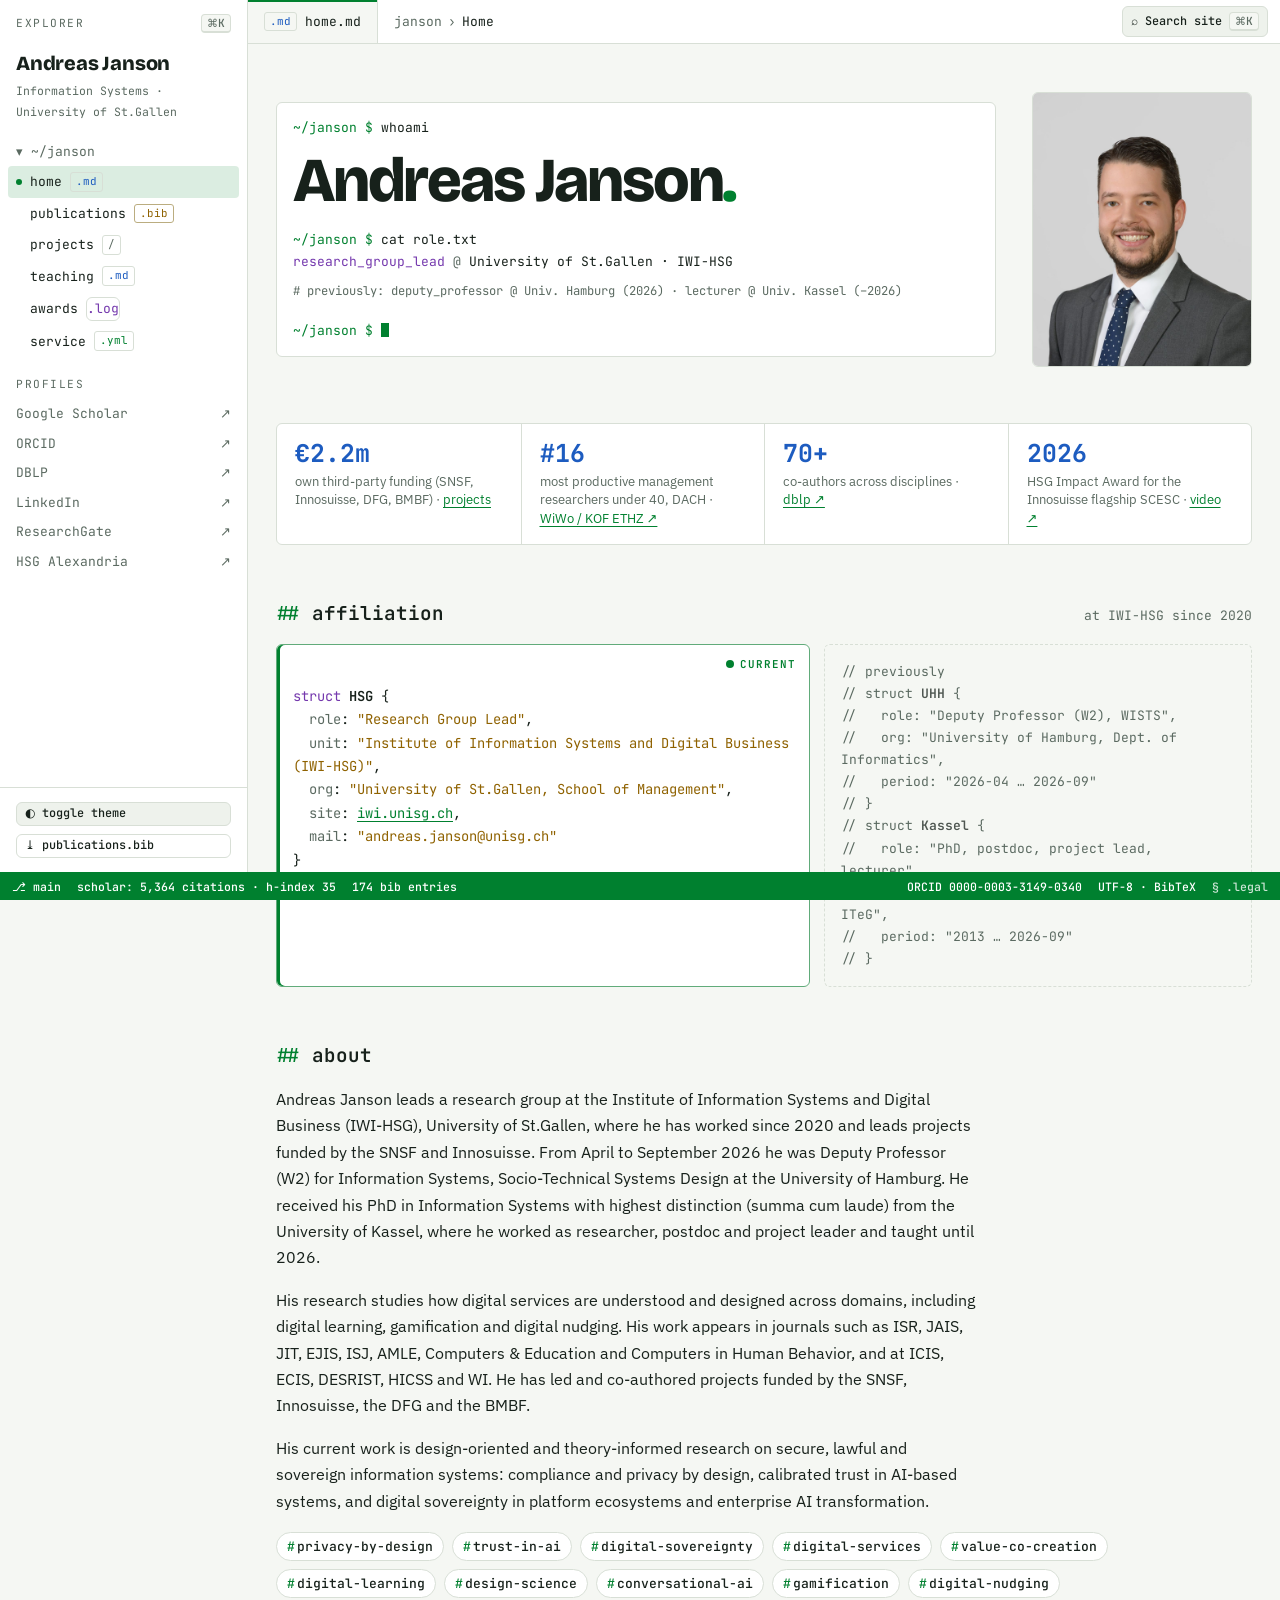
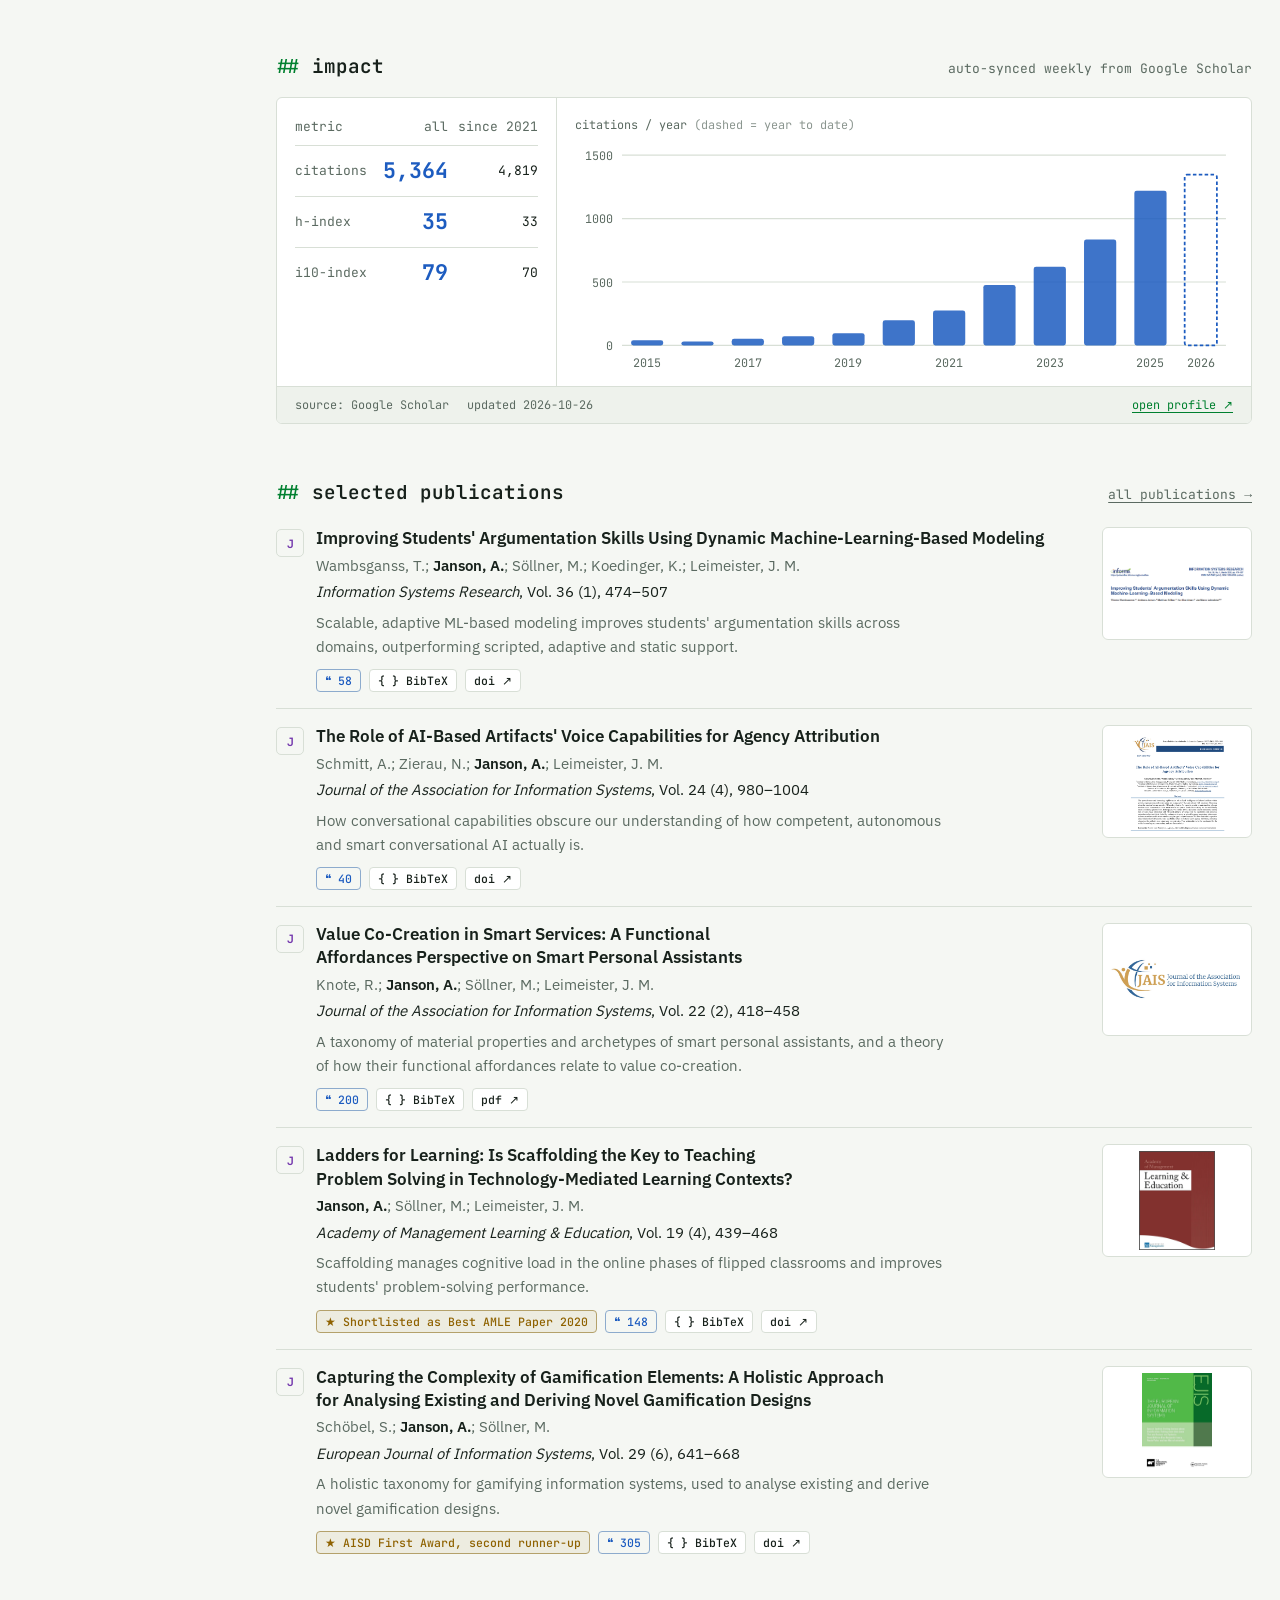
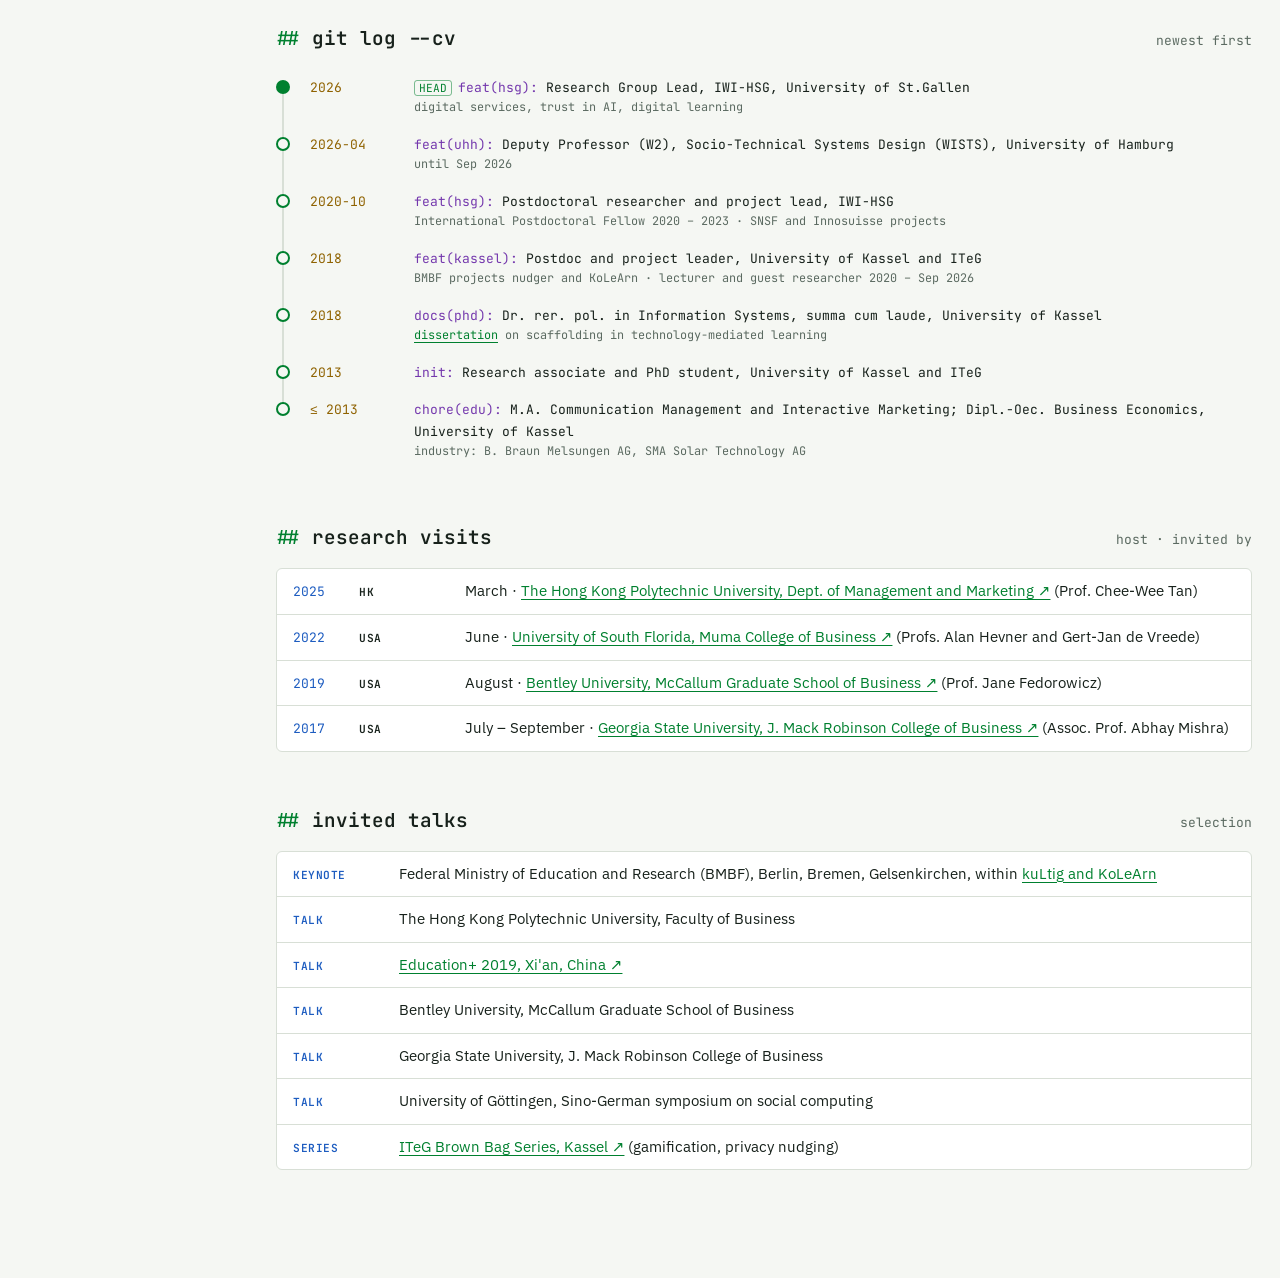
==== index.html @ a3b515a7 "Home: drop the year column from invited talks Co-Authored-By: Claude Opus 5.5 <noreply@anthropic.com" ====
<!doctype html>
<html lang="en">
<head>
<meta charset="utf-8">
<meta name="viewport" content="width=device-width, initial-scale=1, viewport-fit=cover">
<title>Andreas Janson</title>
<meta name="claude:viewport-fit-sides" content="cover">
<meta name="description" content="Dr. Andreas Janson: Information Systems researcher and research group lead at the Institute of Information Systems and Digital Business (IWI-HSG), University of St.Gallen. Digital services, digital learning, trust in AI, design science.">
<meta property="og:title" content="Andreas Janson">
<meta property="og:type" content="website">
<link rel="stylesheet" href="assets/fonts/fonts.css">
<link rel="stylesheet" href="assets/css/style.css">
<script type="application/ld+json">{"@context":"https://schema.org","@type":"Person","name":"Andreas Janson","jobTitle":"Research Group Lead","affiliation":[{"@type":"Organization","name":"University of St.Gallen, Institute of Information Systems and Digital Business"}],"sameAs":["https://orcid.org/0000-0003-3149-0340","https://scholar.google.com/citations?user=9XM_AuIAAAAJ","https://www.linkedin.com/in/andreasjanson/"]}</script>
</head>
<body>
<div id="app" data-page="home">

  <!-- ===================== HERO ===================== -->
  <section class="hero" aria-labelledby="name">
    <div class="term">
      <span class="line"><span class="ps">~/janson $</span> <span class="cmd">whoami</span></span>
      <h1 class="hero-name" id="name">Andreas Janson<span class="dot">.</span></h1>
      <span class="line"><span class="ps">~/janson $</span> <span class="cmd">cat role.txt</span></span>
      <ul class="roles">
        <li><span class="k">research_group_lead</span> <span class="at">@</span> University of St.Gallen · IWI-HSG</li>
        <li class="prev"># previously: deputy_professor @ Univ. Hamburg (2026) · lecturer @ Univ. Kassel (–2026)</li>
      </ul>
      <span class="line"><span class="ps">~/janson $</span> <span class="cursor" aria-hidden="true"></span></span>
    </div>
    <figure class="media portrait-fig" data-src="assets/img/portrait.jpg" data-alt="Portrait of Andreas Janson" data-hint="portrait, 4:5, ≥ 800 px wide" data-from="Google Site: Home (header photo)" style="--r:4/5"></figure>
  </section>

  <!-- ===================== FACTS ===================== -->
  <section class="facts" aria-label="At a glance">
    <div class="fact"><div class="v">€2.2m</div><div class="l">own third-party funding (SNSF, Innosuisse, DFG, BMBF) · <a href="projects.html">projects</a></div></div>
    <div class="fact"><div class="v">#16</div><div class="l">most productive management researchers under 40, DACH · <a href="https://forschungsmonitoring.org/ranking/bwl/young" target="_blank" rel="noopener">WiWo / KOF ETHZ ↗</a></div></div>
    <div class="fact"><div class="v">70+</div><div class="l">co-authors across disciplines · <a href="https://dblp.org/pid/144/1213.html#coauthors" target="_blank" rel="noopener">dblp ↗</a></div></div>
    <div class="fact"><div class="v">2026</div><div class="l">HSG Impact Award for the Innosuisse flagship SCESC · <a href="https://www.unisg.ch/de/videodetail/news/hsg-impact-award-2026-kreislaufwirtschaft-der-faehigkeiten-und-kompetenzen/" target="_blank" rel="noopener">video ↗</a></div></div>
  </section>

  <!-- ===================== AFFILIATIONS ===================== -->
  <section aria-labelledby="h-aff">
    <h2 class="sec-h" id="h-aff"><span class="hash">##</span> affiliation <span class="count">at IWI-HSG since 2020</span></h2>
    <div class="aff">
      <div class="struct now">
        <span class="live"><span class="dot" aria-hidden="true"></span>current</span>
        <span class="t">struct</span> <span class="n">HSG</span> {<br>
        &nbsp;&nbsp;<span class="f">role</span>: <span class="s">"Research Group Lead"</span>,<br>
        &nbsp;&nbsp;<span class="f">unit</span>: <span class="s">"Institute of Information Systems and Digital Business (IWI-HSG)"</span>,<br>
        &nbsp;&nbsp;<span class="f">org</span>: <span class="s">"University of St.Gallen, School of Management"</span>,<br>
        &nbsp;&nbsp;<span class="f">site</span>: <a href="https://iwi.unisg.ch/" target="_blank" rel="noopener">iwi.unisg.ch</a>,<br>
        &nbsp;&nbsp;<span class="f">mail</span>: <button class="copy-mail" type="button" data-u="andreas.janson" data-d="unisg.ch">andreas [dot] janson [at] unisg.ch</button><br>
        }
      </div>
      <div class="struct past" aria-label="Previous affiliations">
        <span class="cm">// previously</span>
        <span class="cm">// struct <b>UHH</b> {</span>
        <span class="cm">//   role: "Deputy Professor (W2), WISTS",</span>
        <span class="cm">//   org: "University of Hamburg, Dept. of Informatics",</span>
        <span class="cm">//   period: "2026-04 … 2026-09"</span>
        <span class="cm">// }</span>
        <span class="cm">// struct <b>Kassel</b> {</span>
        <span class="cm">//   role: "PhD, postdoc, project lead, lecturer",</span>
        <span class="cm">//   org: "University of Kassel, IS Dept. and ITeG",</span>
        <span class="cm">//   period: "2013 … 2026-09"</span>
        <span class="cm">// }</span>
      </div>
    </div>
  </section>

  <!-- ===================== ABOUT ===================== -->
  <section aria-labelledby="h-about">
    <h2 class="sec-h" id="h-about"><span class="hash">##</span> about</h2>
    <div class="prose">
      <p>Andreas Janson leads a research group at the Institute of Information Systems and Digital Business (IWI-HSG), University of St.Gallen, where he has worked since 2020 and leads projects funded by the SNSF and Innosuisse. From April to September 2026 he was Deputy Professor (W2) for Information Systems, Socio-Technical Systems Design at the University of Hamburg. He received his PhD in Information Systems with highest distinction (summa cum laude) from the University of Kassel, where he worked as researcher, postdoc and project leader and taught until 2026.</p>
      <p>His research studies how digital services are understood and designed across domains, including digital learning, gamification and digital nudging. His work appears in journals such as ISR, JAIS, JIT, EJIS, ISJ, AMLE, Computers &amp; Education and Computers in Human Behavior, and at ICIS, ECIS, DESRIST, HICSS and WI. He has led and co-authored projects funded by the SNSF, Innosuisse, the DFG and the BMBF.</p>
      <p>His current work is design-oriented and theory-informed research on secure, lawful and sovereign information systems: compliance and privacy by design, calibrated trust in AI-based systems, and digital sovereignty in platform ecosystems and enterprise AI transformation.</p>
    </div>
    <div class="chips" style="margin-top:18px" aria-label="Research interests">
      <a class="chip" href="publications.html?tag=privacy-by-design" title="Show publications tagged #privacy-by-design">privacy-by-design</a>
      <a class="chip" href="publications.html?tag=trust-in-ai" title="Show publications tagged #trust-in-ai">trust-in-ai</a>
      <a class="chip" href="publications.html?tag=digital-sovereignty" title="Show publications tagged #digital-sovereignty">digital-sovereignty</a>
      <a class="chip" href="publications.html?tag=digital-services" title="Show publications tagged #digital-services">digital-services</a>
      <a class="chip" href="publications.html?tag=value-co-creation" title="Show publications tagged #value-co-creation">value-co-creation</a>
      <a class="chip" href="publications.html?tag=digital-learning" title="Show publications tagged #digital-learning">digital-learning</a>
      <a class="chip" href="publications.html?tag=design-science" title="Show publications tagged #design-science">design-science</a>
      <a class="chip" href="publications.html?tag=conversational-ai" title="Show publications tagged #conversational-ai">conversational-ai</a>
      <a class="chip" href="publications.html?tag=gamification" title="Show publications tagged #gamification">gamification</a>
      <a class="chip" href="publications.html?tag=digital-nudging" title="Show publications tagged #digital-nudging">digital-nudging</a>
    </div>
  </section>

  <!-- ===================== SCHOLAR ===================== -->
  <section aria-labelledby="h-impact">
    <h2 class="sec-h" id="h-impact"><span class="hash">##</span> impact <span class="count">auto-synced weekly from Google Scholar</span></h2>
    <div class="scholar" id="scholar-panel"><div class="scholar-metrics muted mono">loading scholar.json…</div></div>
  </section>

  <!-- ===================== SELECTED PUBS ===================== -->
  <section aria-labelledby="h-sel">
    <h2 class="sec-h" id="h-sel"><span class="hash">##</span> selected publications <a class="count" href="publications.html">all publications →</a></h2>
    <div id="selected-pubs"><p class="muted mono">loading publications.bib…</p></div>
  </section>

  <!-- ===================== CV (git log) ===================== -->
  <section aria-labelledby="h-cv">
    <h2 class="sec-h" id="h-cv"><span class="hash">##</span> git log --cv <span class="count">newest first</span></h2>
    <ol class="gitlog">
      <li class="head"><span class="node"></span><span class="hash">2026</span><span class="msg"><span class="ref">HEAD</span><span class="type">feat(hsg):</span> Research Group Lead, IWI-HSG, University of St.Gallen<small>digital services, trust in AI, digital learning</small></span></li>
      <li><span class="node"></span><span class="hash">2026-04</span><span class="msg"><span class="type">feat(uhh):</span> Deputy Professor (W2), Socio-Technical Systems Design (WISTS), University of Hamburg<small>until Sep 2026</small></span></li>
      <li><span class="node"></span><span class="hash">2020-10</span><span class="msg"><span class="type">feat(hsg):</span> Postdoctoral researcher and project lead, IWI-HSG<small>International Postdoctoral Fellow 2020 – 2023 · SNSF and Innosuisse projects</small></span></li>
      <li><span class="node"></span><span class="hash">2018</span><span class="msg"><span class="type">feat(kassel):</span> Postdoc and project leader, University of Kassel and ITeG<small>BMBF projects nudger and KoLeArn · lecturer and guest researcher 2020 – Sep 2026</small></span></li>
      <li><span class="node"></span><span class="hash">2018</span><span class="msg"><span class="type">docs(phd):</span> Dr. rer. pol. in Information Systems, summa cum laude, University of Kassel<small><a href="publications.html#janson2019dissertation">dissertation</a> on scaffolding in technology-mediated learning</small></span></li>
      <li><span class="node"></span><span class="hash">2013</span><span class="msg"><span class="type">init:</span> Research associate and PhD student, University of Kassel and ITeG</span></li>
      <li><span class="node"></span><span class="hash">≤ 2013</span><span class="msg"><span class="type">chore(edu):</span> M.A. Communication Management and Interactive Marketing; Dipl.-Oec. Business Economics, University of Kassel<small>industry: B. Braun Melsungen AG, SMA Solar Technology AG</small></span></li>
    </ol>
  </section>

  <!-- ===================== VISITS & TALKS ===================== -->
  <section aria-labelledby="h-visits">
    <h2 class="sec-h" id="h-visits"><span class="hash">##</span> research visits <span class="count">host · invited by</span></h2>
    <ul class="log">
      <li><span class="yr">2025</span><span class="lvl honor">HK</span><span class="txt">March · <a href="https://www.polyu.edu.hk/mm/" target="_blank" rel="noopener">The Hong Kong Polytechnic University, Dept. of Management and Marketing ↗</a> (Prof. Chee-Wee Tan)</span></li>
      <li><span class="yr">2022</span><span class="lvl honor">USA</span><span class="txt">June · <a href="https://www.usf.edu/business/" target="_blank" rel="noopener">University of South Florida, Muma College of Business ↗</a> (Profs. Alan Hevner and Gert-Jan de Vreede)</span></li>
      <li><span class="yr">2019</span><span class="lvl honor">USA</span><span class="txt">August · <a href="https://www.bentley.edu/" target="_blank" rel="noopener">Bentley University, McCallum Graduate School of Business ↗</a> (Prof. Jane Fedorowicz)</span></li>
      <li><span class="yr">2017</span><span class="lvl honor">USA</span><span class="txt">July – September · <a href="https://robinson.gsu.edu/" target="_blank" rel="noopener">Georgia State University, J. Mack Robinson College of Business ↗</a> (Assoc. Prof. Abhay Mishra)</span></li>
    </ul>
  </section>

  <section aria-labelledby="h-talks">
    <h2 class="sec-h" id="h-talks"><span class="hash">##</span> invited talks <span class="count">selection</span></h2>
    <ul class="log no-yr">
      <li><span class="lvl impact">keynote</span><span class="txt">Federal Ministry of Education and Research (BMBF), Berlin, Bremen, Gelsenkirchen, within <a href="projects.html">kuLtig and KoLeArn</a></span></li>
      <li><span class="lvl impact">talk</span><span class="txt">The Hong Kong Polytechnic University, Faculty of Business</span></li>
      <li><span class="lvl impact">talk</span><span class="txt"><a href="http://www.kolearn.de/news/" target="_blank" rel="noopener">Education+ 2019, Xi'an, China ↗</a></span></li>
      <li><span class="lvl impact">talk</span><span class="txt">Bentley University, McCallum Graduate School of Business</span></li>
      <li><span class="lvl impact">talk</span><span class="txt">Georgia State University, J. Mack Robinson College of Business</span></li>
      <li><span class="lvl impact">talk</span><span class="txt">University of Göttingen, Sino-German symposium on social computing</span></li>
      <li><span class="lvl impact">series</span><span class="txt"><a href="https://www.uni-kassel.de/forschung/iteg/veranstaltungen/iteg-brown-bag-seminar/brown-bag-archiv" target="_blank" rel="noopener">ITeG Brown Bag Series, Kassel ↗</a> (gamification, privacy nudging)</span></li>
    </ul>
  </section>

</div>
<script src="assets/js/bib.js"></script>
<script src="assets/js/main.js"></script>
<script src="assets/js/scholar.js"></script>
<script src="assets/js/publications.js"></script>
</body>
</html>
---- assets/fonts/fonts.css ----
/* Self-hosted fonts (latin + latin-ext), downloaded from Google Fonts.
   Served from this site so visitors' browsers never contact Google. */
/* latin-ext */
@font-face {
  font-family: 'Bricolage Grotesque';
  font-style: normal;
  font-weight: 600;
  font-stretch: 100%;
  font-display: swap;
  src: url(../fonts/bricolage-grotesque-latin-ext-a4fe79.woff2) format('woff2');
  unicode-range: U+0100-02BA, U+02BD-02C5, U+02C7-02CC, U+02CE-02D7, U+02DD-02FF, U+0304, U+0308, U+0329, U+1D00-1DBF, U+1E00-1E9F, U+1EF2-1EFF, U+2020, U+20A0-20AB, U+20AD-20C4, U+2113, U+2C60-2C7F, U+A720-A7FF;
}
/* latin */
@font-face {
  font-family: 'Bricolage Grotesque';
  font-style: normal;
  font-weight: 600;
  font-stretch: 100%;
  font-display: swap;
  src: url(../fonts/bricolage-grotesque-latin-a97232.woff2) format('woff2');
  unicode-range: U+0000-00FF, U+0131, U+0152-0153, U+02BB-02BC, U+02C6, U+02DA, U+02DC, U+0304, U+0308, U+0329, U+2000-206F, U+20AC, U+2122, U+2191, U+2193, U+2212, U+2215, U+FEFF, U+FFFD;
}
/* latin-ext */
@font-face {
  font-family: 'Bricolage Grotesque';
  font-style: normal;
  font-weight: 800;
  font-stretch: 100%;
  font-display: swap;
  src: url(../fonts/bricolage-grotesque-latin-ext-a4fe79.woff2) format('woff2');
  unicode-range: U+0100-02BA, U+02BD-02C5, U+02C7-02CC, U+02CE-02D7, U+02DD-02FF, U+0304, U+0308, U+0329, U+1D00-1DBF, U+1E00-1E9F, U+1EF2-1EFF, U+2020, U+20A0-20AB, U+20AD-20C4, U+2113, U+2C60-2C7F, U+A720-A7FF;
}
/* latin */
@font-face {
  font-family: 'Bricolage Grotesque';
  font-style: normal;
  font-weight: 800;
  font-stretch: 100%;
  font-display: swap;
  src: url(../fonts/bricolage-grotesque-latin-a97232.woff2) format('woff2');
  unicode-range: U+0000-00FF, U+0131, U+0152-0153, U+02BB-02BC, U+02C6, U+02DA, U+02DC, U+0304, U+0308, U+0329, U+2000-206F, U+20AC, U+2122, U+2191, U+2193, U+2212, U+2215, U+FEFF, U+FFFD;
}
/* latin-ext */
@font-face {
  font-family: 'IBM Plex Sans';
  font-style: normal;
  font-weight: 400;
  font-stretch: 100%;
  font-display: swap;
  src: url(../fonts/ibm-plex-sans-latin-ext-71c30c.woff2) format('woff2');
  unicode-range: U+0100-02BA, U+02BD-02C5, U+02C7-02CC, U+02CE-02D7, U+02DD-02FF, U+0304, U+0308, U+0329, U+1D00-1DBF, U+1E00-1E9F, U+1EF2-1EFF, U+2020, U+20A0-20AB, U+20AD-20C4, U+2113, U+2C60-2C7F, U+A720-A7FF;
}
/* latin */
@font-face {
  font-family: 'IBM Plex Sans';
  font-style: normal;
  font-weight: 400;
  font-stretch: 100%;
  font-display: swap;
  src: url(../fonts/ibm-plex-sans-latin-a68a20.woff2) format('woff2');
  unicode-range: U+0000-00FF, U+0131, U+0152-0153, U+02BB-02BC, U+02C6, U+02DA, U+02DC, U+0304, U+0308, U+0329, U+2000-206F, U+20AC, U+2122, U+2191, U+2193, U+2212, U+2215, U+FEFF, U+FFFD;
}
/* latin-ext */
@font-face {
  font-family: 'IBM Plex Sans';
  font-style: normal;
  font-weight: 500;
  font-stretch: 100%;
  font-display: swap;
  src: url(../fonts/ibm-plex-sans-latin-ext-71c30c.woff2) format('woff2');
  unicode-range: U+0100-02BA, U+02BD-02C5, U+02C7-02CC, U+02CE-02D7, U+02DD-02FF, U+0304, U+0308, U+0329, U+1D00-1DBF, U+1E00-1E9F, U+1EF2-1EFF, U+2020, U+20A0-20AB, U+20AD-20C4, U+2113, U+2C60-2C7F, U+A720-A7FF;
}
/* latin */
@font-face {
  font-family: 'IBM Plex Sans';
  font-style: normal;
  font-weight: 500;
  font-stretch: 100%;
  font-display: swap;
  src: url(../fonts/ibm-plex-sans-latin-a68a20.woff2) format('woff2');
  unicode-range: U+0000-00FF, U+0131, U+0152-0153, U+02BB-02BC, U+02C6, U+02DA, U+02DC, U+0304, U+0308, U+0329, U+2000-206F, U+20AC, U+2122, U+2191, U+2193, U+2212, U+2215, U+FEFF, U+FFFD;
}
/* latin-ext */
@font-face {
  font-family: 'IBM Plex Sans';
  font-style: normal;
  font-weight: 600;
  font-stretch: 100%;
  font-display: swap;
  src: url(../fonts/ibm-plex-sans-latin-ext-71c30c.woff2) format('woff2');
  unicode-range: U+0100-02BA, U+02BD-02C5, U+02C7-02CC, U+02CE-02D7, U+02DD-02FF, U+0304, U+0308, U+0329, U+1D00-1DBF, U+1E00-1E9F, U+1EF2-1EFF, U+2020, U+20A0-20AB, U+20AD-20C4, U+2113, U+2C60-2C7F, U+A720-A7FF;
}
/* latin */
@font-face {
  font-family: 'IBM Plex Sans';
  font-style: normal;
  font-weight: 600;
  font-stretch: 100%;
  font-display: swap;
  src: url(../fonts/ibm-plex-sans-latin-a68a20.woff2) format('woff2');
  unicode-range: U+0000-00FF, U+0131, U+0152-0153, U+02BB-02BC, U+02C6, U+02DA, U+02DC, U+0304, U+0308, U+0329, U+2000-206F, U+20AC, U+2122, U+2191, U+2193, U+2212, U+2215, U+FEFF, U+FFFD;
}
/* latin-ext */
@font-face {
  font-family: 'JetBrains Mono';
  font-style: normal;
  font-weight: 400;
  font-display: swap;
  src: url(../fonts/jetbrains-mono-latin-ext-ba1653.woff2) format('woff2');
  unicode-range: U+0100-02BA, U+02BD-02C5, U+02C7-02CC, U+02CE-02D7, U+02DD-02FF, U+0304, U+0308, U+0329, U+1D00-1DBF, U+1E00-1E9F, U+1EF2-1EFF, U+2020, U+20A0-20AB, U+20AD-20C4, U+2113, U+2C60-2C7F, U+A720-A7FF;
}
/* latin */
@font-face {
  font-family: 'JetBrains Mono';
  font-style: normal;
  font-weight: 400;
  font-display: swap;
  src: url(../fonts/jetbrains-mono-latin-480c06.woff2) format('woff2');
  unicode-range: U+0000-00FF, U+0131, U+0152-0153, U+02BB-02BC, U+02C6, U+02DA, U+02DC, U+0304, U+0308, U+0329, U+2000-206F, U+20AC, U+2122, U+2191, U+2193, U+2212, U+2215, U+FEFF, U+FFFD;
}
/* latin-ext */
@font-face {
  font-family: 'JetBrains Mono';
  font-style: normal;
  font-weight: 500;
  font-display: swap;
  src: url(../fonts/jetbrains-mono-latin-ext-ba1653.woff2) format('woff2');
  unicode-range: U+0100-02BA, U+02BD-02C5, U+02C7-02CC, U+02CE-02D7, U+02DD-02FF, U+0304, U+0308, U+0329, U+1D00-1DBF, U+1E00-1E9F, U+1EF2-1EFF, U+2020, U+20A0-20AB, U+20AD-20C4, U+2113, U+2C60-2C7F, U+A720-A7FF;
}
/* latin */
@font-face {
  font-family: 'JetBrains Mono';
  font-style: normal;
  font-weight: 500;
  font-display: swap;
  src: url(../fonts/jetbrains-mono-latin-480c06.woff2) format('woff2');
  unicode-range: U+0000-00FF, U+0131, U+0152-0153, U+02BB-02BC, U+02C6, U+02DA, U+02DC, U+0304, U+0308, U+0329, U+2000-206F, U+20AC, U+2122, U+2191, U+2193, U+2212, U+2215, U+FEFF, U+FFFD;
}
/* latin-ext */
@font-face {
  font-family: 'JetBrains Mono';
  font-style: normal;
  font-weight: 600;
  font-display: swap;
  src: url(../fonts/jetbrains-mono-latin-ext-ba1653.woff2) format('woff2');
  unicode-range: U+0100-02BA, U+02BD-02C5, U+02C7-02CC, U+02CE-02D7, U+02DD-02FF, U+0304, U+0308, U+0329, U+1D00-1DBF, U+1E00-1E9F, U+1EF2-1EFF, U+2020, U+20A0-20AB, U+20AD-20C4, U+2113, U+2C60-2C7F, U+A720-A7FF;
}
/* latin */
@font-face {
  font-family: 'JetBrains Mono';
  font-style: normal;
  font-weight: 600;
  font-display: swap;
  src: url(../fonts/jetbrains-mono-latin-480c06.woff2) format('woff2');
  unicode-range: U+0000-00FF, U+0131, U+0152-0153, U+02BB-02BC, U+02C6, U+02DA, U+02DC, U+0304, U+0308, U+0329, U+2000-206F, U+20AC, U+2122, U+2191, U+2193, U+2212, U+2215, U+FEFF, U+FFFD;
}
/* latin-ext */
@font-face {
  font-family: 'JetBrains Mono';
  font-style: normal;
  font-weight: 700;
  font-display: swap;
  src: url(../fonts/jetbrains-mono-latin-ext-ba1653.woff2) format('woff2');
  unicode-range: U+0100-02BA, U+02BD-02C5, U+02C7-02CC, U+02CE-02D7, U+02DD-02FF, U+0304, U+0308, U+0329, U+1D00-1DBF, U+1E00-1E9F, U+1EF2-1EFF, U+2020, U+20A0-20AB, U+20AD-20C4, U+2113, U+2C60-2C7F, U+A720-A7FF;
}
/* latin */
@font-face {
  font-family: 'JetBrains Mono';
  font-style: normal;
  font-weight: 700;
  font-display: swap;
  src: url(../fonts/jetbrains-mono-latin-480c06.woff2) format('woff2');
  unicode-range: U+0000-00FF, U+0131, U+0152-0153, U+02BB-02BC, U+02C6, U+02DA, U+02DC, U+0304, U+0308, U+0329, U+2000-206F, U+20AC, U+2122, U+2191, U+2193, U+2212, U+2215, U+FEFF, U+FFFD;
}
---- assets/css/style.css ----
/* ==========================================================================
   Layout concept: an editor workspace. File-explorer sidebar = site nav,
   tab strip + breadcrumb = page header, status bar = live Scholar metrics.
   Syntax-highlight colours double as semantic colours (awards = string amber,
   types = keyword violet, numbers = constant blue). Accent = HSG green.
   ========================================================================== */

:root {
  /* dark-first palette */
  --bg: #0e1215;
  --panel: #13191d;
  --panel-2: #182026;
  --line: #24303a;
  --fg: #d9e1e6;
  --muted: #8494a0;
  --accent: #3cc46f;          /* HSG green, lifted for dark ground */
  --accent-ink: #062611;
  --kw: #c59bf0;              /* keyword violet  -> entry types */
  --str: #e7c27a;             /* string amber    -> awards */
  --num: #7db7ff;             /* constant blue   -> metrics */
  --danger: #ff7b72;
  --shadow: 0 18px 50px rgba(0,0,0,.45);

  --font-display: "Bricolage Grotesque", "Helvetica Neue", Arial, sans-serif;
  --font-body: "IBM Plex Sans", "Segoe UI", system-ui, sans-serif;
  --font-mono: "JetBrains Mono", "SFMono-Regular", Menlo, Consolas, monospace;

  --step--1: .8125rem;
  --step-0: 1rem;
  --step-1: 1.2rem;
  --step-2: 1.55rem;
  --step-3: 2.1rem;
  --step-4: clamp(2.4rem, 5.5vw, 3.9rem);

  --side-w: 248px;
  --status-h: 28px;
  --radius: 6px;
  color-scheme: dark;
}
@media (prefers-color-scheme: light) {
  :root:not([data-theme="dark"]) {
    --bg: #f5f7f3; --panel: #ffffff; --panel-2: #eef2ec; --line: #d8dfd6;
    --fg: #17211b; --muted: #5b6a61; --accent: #00802f; --accent-ink: #ffffff;
    --kw: #7438ad; --str: #8f6200; --num: #1d5cc0; --danger: #c4302b;
    --shadow: 0 18px 50px rgba(20,40,25,.14);
    color-scheme: light;
  }
}
:root[data-theme="light"] {
  --bg: #f5f7f3; --panel: #ffffff; --panel-2: #eef2ec; --line: #d8dfd6;
  --fg: #17211b; --muted: #5b6a61; --accent: #00802f; --accent-ink: #ffffff;
  --kw: #7438ad; --str: #8f6200; --num: #1d5cc0; --danger: #c4302b;
  --shadow: 0 18px 50px rgba(20,40,25,.14);
  color-scheme: light;
}

*, *::before, *::after { box-sizing: border-box; }
html { -webkit-text-size-adjust: 100%; scroll-padding-top: 80px; }
body {
  margin: 0; background: var(--bg); color: var(--fg);
  font: 400 var(--step-0)/1.65 var(--font-body);
  -webkit-font-smoothing: antialiased;
}
body::before { content: ""; position: fixed; inset: 0 0 auto; height: env(safe-area-inset-top, 0px); z-index: 60; background: var(--panel); }
a { color: var(--accent); text-decoration-thickness: 1px; text-underline-offset: 3px; }
a:hover { text-decoration-thickness: 2px; }
:focus-visible { outline: 2px solid var(--accent); outline-offset: 2px; border-radius: 3px; }
img { max-width: 100%; }
[hidden] { display: none !important; }
::selection { background: color-mix(in srgb, var(--accent) 35%, transparent); }

.mono { font-family: var(--font-mono); }
.muted { color: var(--muted); }

/* ---------- shell ---------- */
.shell { display: grid; grid-template-columns: var(--side-w) minmax(0,1fr); min-height: 100vh; padding-bottom: calc(var(--status-h) + env(safe-area-inset-bottom, 0px)); }

.sidebar {
  position: sticky; top: env(safe-area-inset-top, 0px); height: calc(100vh - var(--status-h));
  background: var(--panel); border-right: 1px solid var(--line);
  display: flex; flex-direction: column; overflow-y: auto;
  padding-left: env(safe-area-inset-left, 0px);
  font-family: var(--font-mono); font-size: var(--step--1);
}
.side-head { padding: 14px 16px 10px; display: flex; align-items: center; justify-content: space-between; }
.side-label { font-size: .7rem; letter-spacing: .14em; text-transform: uppercase; color: var(--muted); }
.brand { display: block; padding: 4px 16px 14px; color: var(--fg); text-decoration: none; }
.brand b { font-family: var(--font-display); font-size: 1.25rem; font-weight: 700; letter-spacing: -.01em; display: block; }
.brand span { color: var(--muted); font-size: .72rem; }
.tree { list-style: none; margin: 0; padding: 0 8px; }
.tree .folder { padding: 4px 8px; color: var(--muted); display: flex; gap: 6px; align-items: center; }
.tree a {
  display: flex; align-items: center; gap: 8px; padding: 5px 8px 5px 22px;
  color: var(--fg); text-decoration: none; border-radius: 4px; position: relative;
}
.tree a:hover { background: var(--panel-2); }
.tree a[aria-current="page"] { background: color-mix(in srgb, var(--accent) 14%, transparent); color: var(--fg); }
.tree a[aria-current="page"]::before { content: ""; position: absolute; left: 8px; top: 50%; width: 6px; height: 6px; margin-top: -3px; border-radius: 50%; background: var(--accent); }
.ext { font-size: .68rem; padding: 0 5px; border-radius: 3px; border: 1px solid var(--line); color: var(--muted); }
.ext.bib { color: var(--str); border-color: color-mix(in srgb, var(--str) 40%, var(--line)); }
.ext.md { color: var(--num); }
.ext.log { color: var(--kw); }
.ext.yml { color: var(--accent); }
.ext.dir { color: var(--muted); }
.side-sec { margin-top: 18px; }
.side-sec .side-label { padding: 0 16px 6px; display: block; }
.side-links { list-style: none; margin: 0; padding: 0 8px; }
.side-links a { display: flex; justify-content: space-between; padding: 4px 8px; color: var(--muted); text-decoration: none; border-radius: 4px; }
.side-links a:hover { color: var(--fg); background: var(--panel-2); }
.side-foot { margin-top: auto; padding: 14px 16px; display: flex; flex-direction: column; gap: 8px; border-top: 1px solid var(--line); }

.btn {
  font: 500 var(--step--1)/1 var(--font-mono); color: var(--fg); background: var(--panel-2);
  border: 1px solid var(--line); border-radius: var(--radius); padding: 8px 11px; cursor: pointer;
  display: inline-flex; align-items: center; gap: 7px; text-decoration: none; white-space: nowrap;
}
.btn:hover { border-color: color-mix(in srgb, var(--accent) 60%, var(--line)); }
.btn.primary { background: var(--accent); color: var(--accent-ink); border-color: var(--accent); }
.btn.ghost { background: transparent; }
.btn.sm { padding: 5px 8px; font-size: .74rem; }
.btn[aria-pressed="true"] { background: color-mix(in srgb, var(--accent) 18%, var(--panel-2)); border-color: var(--accent); }
kbd { font: 500 .7rem var(--font-mono); padding: 1px 5px; border: 1px solid var(--line); border-bottom-width: 2px; border-radius: 4px; color: var(--muted); background: var(--bg); }

/* ---------- main column ---------- */
.main { min-width: 0; display: flex; flex-direction: column; }
.tabbar {
  position: sticky; top: env(safe-area-inset-top, 0px); z-index: 20;
  display: flex; align-items: stretch; background: var(--panel); border-bottom: 1px solid var(--line);
  font-family: var(--font-mono); font-size: var(--step--1); min-height: 40px;
}
.tab { display: flex; align-items: center; gap: 8px; padding: 0 16px; border-right: 1px solid var(--line); background: var(--bg); position: relative; }
.tab::after { content: ""; position: absolute; left: 0; right: 0; top: 0; height: 2px; background: var(--accent); }
.crumbs { display: flex; align-items: center; gap: 6px; padding: 0 16px; color: var(--muted); min-width: 0; overflow: hidden; white-space: nowrap; }
.tabbar .spacer { flex: 1; }
.palette-btn { margin: 6px 12px; padding-right: max(12px, env(safe-area-inset-right, 0px)); }
.menu-btn { display: none; }

.content {
  width: 100%; max-width: 1080px; margin: 0 auto;
  padding-block: 40px 80px;
  padding-left: max(28px, env(safe-area-inset-left, 0px));
  padding-right: max(28px, env(safe-area-inset-right, 0px));
  display: flex; flex-direction: column; gap: 56px;
}

/* ---------- typography ---------- */
h1, h2, h3 { text-wrap: balance; margin: 0; }
.page-title { font: 700 var(--step-3)/1.1 var(--font-display); letter-spacing: -.02em; }
.page-title .path { font: 500 var(--step-0) var(--font-mono); color: var(--muted); display: block; margin-bottom: 10px; letter-spacing: 0; }
.lead { max-width: 68ch; color: var(--fg); font-size: 1.06rem; margin: 14px 0 0; }
.sec-h { display: flex; align-items: baseline; gap: 12px; margin-bottom: 18px; font: 600 var(--step-1)/1.3 var(--font-mono); }
.sec-h .hash { color: var(--accent); }
.sec-h .count { margin-left: auto; font-size: var(--step--1); color: var(--muted); font-weight: 400; }
.prose { max-width: 70ch; }
.prose p { margin: 0 0 1em; }
.todo {
  font: 500 .72rem var(--font-mono); color: var(--str); border: 1px dashed color-mix(in srgb, var(--str) 55%, transparent);
  padding: 2px 7px; border-radius: 4px; display: inline-block; vertical-align: middle;
}
.todo-block { border: 1px dashed color-mix(in srgb, var(--str) 45%, var(--line)); border-radius: var(--radius); padding: 14px 16px; font: 400 var(--step--1)/1.6 var(--font-mono); color: var(--muted); }
.todo-block b { color: var(--str); font-weight: 600; }

/* ---------- hero ---------- */
.hero { display: grid; grid-template-columns: minmax(0,1fr) 220px; gap: 36px; align-items: center; padding-top: 8px; }
.term { font-family: var(--font-mono); font-size: var(--step--1); color: var(--muted); min-width: 0; }
.term .ps { color: var(--accent); }
.term .cmd { color: var(--fg); }
.term .line { display: block; }
.hero-name { font: 800 var(--step-4)/.98 var(--font-display); letter-spacing: -.035em; color: var(--fg); margin: 10px 0 18px; }
.hero-name .dot { color: var(--accent); }
.roles { list-style: none; padding: 0; margin: 0 0 18px; display: grid; gap: 6px; font-size: var(--step--1); }
.roles li { color: var(--fg); }
.roles .k { color: var(--kw); }
.roles .at { color: var(--muted); }
.cursor { display: inline-block; width: .6em; height: 1.1em; vertical-align: -.2em; background: var(--accent); animation: blink 1.1s steps(1) infinite; }
@keyframes blink { 50% { opacity: 0; } }
.portrait {
  aspect-ratio: 4/5; width: 100%; max-width: 100%; border: 1px solid var(--line); border-radius: var(--radius);
  background:
    linear-gradient(var(--panel), var(--panel)) padding-box,
    repeating-linear-gradient(45deg, var(--line) 0 1px, transparent 1px 9px);
  display: grid; place-items: center; overflow: hidden; position: relative;
}
.portrait img { width: 100%; height: 100%; object-fit: cover; }
.portrait .ph { font-family: var(--font-mono); font-size: .72rem; color: var(--muted); text-align: center; line-height: 1.5; }
.portrait .ph b { display: block; font: 800 3rem/1 var(--font-display); color: var(--accent); margin-bottom: 8px; }

.facts { display: grid; grid-template-columns: repeat(4, minmax(0,1fr)); border: 1px solid var(--line); border-radius: var(--radius); background: var(--panel); }
.fact { padding: 16px 18px; border-left: 1px solid var(--line); min-width: 0; }
.fact:first-child { border-left: 0; }
.fact .v { font: 700 var(--step-2)/1.1 var(--font-mono); color: var(--num); font-variant-numeric: tabular-nums; }
.fact .l { font-size: var(--step--1); color: var(--muted); margin-top: 6px; line-height: 1.4; }

/* ---------- structs (affiliations) ---------- */
.structs { display: grid; grid-template-columns: repeat(3, minmax(0,1fr)); gap: 14px; }
.struct { font: 400 var(--step--1)/1.7 var(--font-mono); background: var(--panel); border: 1px solid var(--line); border-radius: var(--radius); padding: 16px; min-width: 0; overflow-wrap: anywhere; }
.struct .t { color: var(--kw); }
.struct .n { color: var(--fg); font-weight: 600; }
.struct .f { color: var(--muted); }
.struct .s { color: var(--str); }
.struct a { color: var(--accent); }
.copy-mail { cursor: pointer; background: none; border: 0; padding: 0; font: inherit; color: var(--str); text-align: left; }
.copy-mail:hover { text-decoration: underline; }

/* current vs. previous affiliation */
.roles li.prev { color: var(--muted); font-size: .76rem; margin-top: 2px; }
.aff { display: grid; grid-template-columns: minmax(0,1.25fr) minmax(0,1fr); gap: 14px; align-items: stretch; }
.struct.now { position: relative; border-color: color-mix(in srgb, var(--accent) 55%, var(--line)); box-shadow: inset 3px 0 0 var(--accent); padding-top: 40px; font-size: .86rem; }
.live { position: absolute; top: 12px; right: 14px; display: inline-flex; align-items: center; gap: 6px; font: 600 .68rem var(--font-mono); letter-spacing: .08em; text-transform: uppercase; color: var(--accent); }
.live .dot { width: 8px; height: 8px; border-radius: 50%; background: var(--accent); box-shadow: 0 0 0 0 color-mix(in srgb, var(--accent) 60%, transparent); animation: pulse 2.2s ease-out infinite; }
@keyframes pulse { 0% { box-shadow: 0 0 0 0 color-mix(in srgb, var(--accent) 55%, transparent); } 70%, 100% { box-shadow: 0 0 0 8px transparent; } }
.struct.past { background: transparent; border-style: dashed; display: flex; flex-direction: column; justify-content: center; }
.struct.past .cm { display: block; color: var(--muted); white-space: pre-wrap; }
.struct.past .cm b { color: var(--fg); font-weight: 600; opacity: .75; }
@media (max-width: 820px) { .aff { grid-template-columns: minmax(0,1fr); } }
.chips { display: flex; flex-wrap: wrap; gap: 8px; }
.chip { font: 500 var(--step--1) var(--font-mono); padding: 5px 10px; border: 1px solid var(--line); border-radius: 999px; color: var(--fg); background: var(--panel); }
.chip::before { content: "#"; color: var(--accent); margin-right: 2px; }

/* ---------- scholar panel ---------- */
.scholar { display: grid; grid-template-columns: 280px minmax(0,1fr); gap: 0; border: 1px solid var(--line); border-radius: var(--radius); background: var(--panel); overflow: hidden; }
.scholar-metrics { padding: 18px; border-right: 1px solid var(--line); }
.metric-table { width: 100%; border-collapse: collapse; font-family: var(--font-mono); font-size: var(--step--1); font-variant-numeric: tabular-nums; }
.metric-table th { text-align: right; color: var(--muted); font-weight: 400; padding: 0 0 8px; }
.metric-table th:first-child { text-align: left; }
.metric-table td { padding: 7px 0; border-top: 1px solid var(--line); text-align: right; }
.metric-table td:first-child { text-align: left; color: var(--muted); }
.metric-table td.big { font-size: 1.35rem; color: var(--num); font-weight: 700; }
.scholar-chart { padding: 18px 18px 10px; min-width: 0; }
.scholar-chart svg { width: 100%; height: auto; display: block; overflow: visible; }
.scholar-foot { grid-column: 1 / -1; display: flex; flex-wrap: wrap; gap: 10px 18px; align-items: center; padding: 10px 18px; border-top: 1px solid var(--line); font: 400 .74rem var(--font-mono); color: var(--muted); background: var(--panel-2); }
.badge { font: 600 .68rem var(--font-mono); padding: 2px 7px; border-radius: 4px; letter-spacing: .04em; text-transform: uppercase; }
.badge.sample { color: var(--str); border: 1px solid color-mix(in srgb, var(--str) 55%, transparent); }
.badge.live { color: var(--accent); border: 1px solid color-mix(in srgb, var(--accent) 55%, transparent); }

/* ---------- git-log CV ---------- */
.gitlog { list-style: none; margin: 0; padding: 0; font-family: var(--font-mono); font-size: var(--step--1); position: relative; }
.gitlog li { display: grid; grid-template-columns: 22px 92px minmax(0,1fr); gap: 12px; padding: 8px 0; position: relative; }
.gitlog li::before { content: ""; position: absolute; left: 6px; top: 0; bottom: 0; width: 2px; background: var(--line); }
.gitlog li:first-child::before { top: 16px; }
.gitlog li:last-child::before { bottom: calc(100% - 16px); }
.gitlog .node { width: 14px; height: 14px; border-radius: 50%; border: 2px solid var(--accent); background: var(--bg); margin-top: 3px; position: relative; z-index: 1; }
.gitlog li.head .node { background: var(--accent); }
.gitlog .hash { color: var(--str); }
.gitlog .msg { color: var(--fg); min-width: 0; }
.gitlog .msg .type { color: var(--kw); }
.gitlog .msg .ref { color: var(--accent); border: 1px solid color-mix(in srgb, var(--accent) 50%, transparent); border-radius: 3px; padding: 0 4px; margin-right: 6px; font-size: .7rem; }
.gitlog .msg small { display: block; color: var(--muted); font-size: .74rem; }

/* ---------- publications ---------- */
.toolbar {
  position: sticky; top: calc(env(safe-area-inset-top, 0px) + 40px); z-index: 10;
  background: color-mix(in srgb, var(--bg) 92%, transparent); backdrop-filter: blur(8px);
  padding: 12px 0; border-bottom: 1px solid var(--line); display: flex; flex-direction: column; gap: 10px;
}
.search { display: flex; align-items: center; gap: 10px; border: 1px solid var(--line); background: var(--panel); border-radius: var(--radius); padding: 0 12px; font-family: var(--font-mono); }
.search:focus-within { border-color: var(--accent); }
.search .ps { color: var(--accent); }
.search input { flex: 1; min-width: 0; background: transparent; border: 0; outline: 0; color: var(--fg); font: 400 var(--step-0) var(--font-mono); padding: 11px 0; }
.filters { display: flex; flex-wrap: wrap; gap: 8px; align-items: center; }
.seg { display: inline-flex; border: 1px solid var(--line); border-radius: var(--radius); overflow: hidden; }
.seg button { font: 500 .76rem var(--font-mono); background: var(--panel); color: var(--muted); border: 0; border-left: 1px solid var(--line); padding: 7px 10px; cursor: pointer; }
.seg button:first-child { border-left: 0; }
.seg button[aria-pressed="true"] { background: color-mix(in srgb, var(--accent) 16%, var(--panel)); color: var(--fg); }
.seg button .n { color: var(--muted); margin-left: 4px; font-size: .68rem; }
select.sel { font: 500 .76rem var(--font-mono); background: var(--panel); color: var(--fg); border: 1px solid var(--line); border-radius: var(--radius); padding: 7px 8px; }
.filters .grow { flex: 1; }
.result-line { font: 400 .76rem var(--font-mono); color: var(--muted); }

.year-group { display: grid; grid-template-columns: 96px minmax(0,1fr); gap: 20px; padding-top: 22px; }
.year-label { font: 700 var(--step-1) var(--font-mono); color: var(--muted); align-self: start; font-variant-numeric: tabular-nums; }
.pubs { list-style: none; margin: 0; padding: 0; display: flex; flex-direction: column; }
.pub { display: grid; grid-template-columns: 28px minmax(0,1fr); gap: 12px; padding: 16px 0; border-top: 1px solid var(--line); }
.pub:first-child { border-top: 0; padding-top: 4px; }
.pub.flash { animation: flash 1.6s ease-out; }
@keyframes flash { 0% { background: color-mix(in srgb, var(--accent) 22%, transparent); } 100% { background: transparent; } }
.ptype { font: 700 .72rem/1 var(--font-mono); width: 28px; height: 28px; display: grid; place-items: center; border: 1px solid var(--line); border-radius: 5px; color: var(--kw); margin-top: 2px; }
.pub-body { min-width: 0; }
.pub-title { font: 600 1.04rem/1.4 var(--font-body); margin: 0; color: var(--fg); }
.pub-title a { color: inherit; text-decoration: none; }
.pub-title a:hover { color: var(--accent); }
.pub-authors { font-size: .93rem; color: var(--muted); margin-top: 3px; }
.pub-authors .me { color: var(--fg); font-weight: 600; }
.pub-venue { font-size: .93rem; margin-top: 2px; }
.pub-venue i { color: var(--fg); }
.pub-meta { display: flex; flex-wrap: wrap; gap: 6px 8px; margin-top: 10px; align-items: center; }
.tag { font: 500 .72rem var(--font-mono); padding: 3px 8px; border-radius: 4px; border: 1px solid var(--line); color: var(--muted); }
.tag.award { color: var(--str); border-color: color-mix(in srgb, var(--str) 50%, var(--line)); background: color-mix(in srgb, var(--str) 8%, transparent); }
.tag.status { color: var(--kw); border-color: color-mix(in srgb, var(--kw) 45%, var(--line)); }
.tag.cites { color: var(--num); border-color: color-mix(in srgb, var(--num) 40%, var(--line)); font-variant-numeric: tabular-nums; }
.act { font: 500 .72rem var(--font-mono); padding: 3px 8px; border-radius: 4px; border: 1px solid var(--line); background: var(--panel); color: var(--fg); cursor: pointer; text-decoration: none; display: inline-flex; gap: 5px; align-items: center; }
.act:hover { border-color: var(--accent); color: var(--accent); }
.act[aria-pressed="true"], .act[aria-expanded="true"] { background: var(--accent); color: var(--accent-ink); border-color: var(--accent); }
.pick { display: inline-flex; align-items: center; gap: 6px; font: 500 .72rem var(--font-mono); color: var(--muted); cursor: pointer; padding: 3px 4px; }
.pick input { accent-color: var(--accent); width: 15px; height: 15px; margin: 0; }

.bibbox { margin-top: 12px; border: 1px solid var(--line); border-radius: var(--radius); background: var(--panel); overflow: hidden; }
.bibbox-head { display: flex; flex-wrap: wrap; align-items: center; gap: 8px; padding: 8px 10px; border-bottom: 1px solid var(--line); background: var(--panel-2); font: 400 .72rem var(--font-mono); color: var(--muted); }
.bibbox-head .grow { flex: 1; }
.code { margin: 0; padding: 12px 14px; overflow-x: auto; font: 400 .8rem/1.6 var(--font-mono); color: var(--fg); white-space: pre; tab-size: 2; }
.code .t-at { color: var(--kw); }
.code .t-key { color: var(--accent); }
.code .t-f { color: var(--num); }
.code .t-v { color: var(--str); }
.code .t-p { color: var(--muted); }

/* basket */
.basket-fab {
  position: fixed; z-index: 40;
  right: calc(20px + env(safe-area-inset-right, 0px));
  bottom: calc(var(--status-h) + 18px + env(safe-area-inset-bottom, 0px));
  box-shadow: var(--shadow);
}
.basket-fab .n { background: var(--accent-ink); color: var(--accent); border-radius: 999px; padding: 1px 7px; font-size: .7rem; }
.drawer {
  position: fixed; z-index: 70; top: 0; right: 0; bottom: 0; width: min(460px, 100%);
  background: var(--panel); border-left: 1px solid var(--line); box-shadow: var(--shadow);
  display: flex; flex-direction: column;
  padding-top: env(safe-area-inset-top, 0px); padding-bottom: env(safe-area-inset-bottom, 0px); padding-right: env(safe-area-inset-right, 0px);
  transform: translateX(100%); transition: transform .22s ease; visibility: hidden;
}
.drawer.open { transform: none; visibility: visible; }
.drawer-head { display: flex; align-items: center; gap: 10px; padding: 14px 16px; border-bottom: 1px solid var(--line); font-family: var(--font-mono); }
.drawer-head .grow { flex: 1; }
.drawer-body { flex: 1; overflow-y: auto; padding: 12px 16px; display: flex; flex-direction: column; gap: 10px; }
.drawer-item { display: grid; grid-template-columns: minmax(0,1fr) auto; gap: 8px; align-items: start; padding: 8px 0; border-bottom: 1px solid var(--line); font-size: .88rem; }
.drawer-item code { font: 500 .72rem var(--font-mono); color: var(--accent); display: block; }
.drawer-foot { padding: 14px 16px; border-top: 1px solid var(--line); display: flex; flex-direction: column; gap: 10px; }
.drawer-foot .row { display: flex; flex-wrap: wrap; gap: 8px; }
.opt { display: flex; gap: 8px; align-items: center; font: 400 .76rem var(--font-mono); color: var(--muted); }
.opt input { accent-color: var(--accent); }
.scrim { position: fixed; inset: 0; z-index: 65; background: rgba(0,0,0,.45); }

/* ---------- generic cards / lists ---------- */
.grid-2 { display: grid; grid-template-columns: repeat(2, minmax(0,1fr)); gap: 14px; }
.card { background: var(--panel); border: 1px solid var(--line); border-radius: var(--radius); padding: 18px; min-width: 0; display: flex; flex-direction: column; gap: 10px; }
.card h3 { font: 600 1.08rem/1.35 var(--font-body); }
.card .eyebrow { font: 500 .72rem var(--font-mono); color: var(--muted); letter-spacing: .06em; text-transform: uppercase; display: flex; gap: 10px; flex-wrap: wrap; }
.card .eyebrow .funder { color: var(--kw); }
.card p { margin: 0; color: var(--fg); font-size: .95rem; }
.kv { display: grid; grid-template-columns: 90px minmax(0,1fr); gap: 4px 12px; font: 400 .78rem var(--font-mono); margin: 0; }
.kv dt { color: var(--muted); }
.kv dd { margin: 0; min-width: 0; overflow-wrap: anywhere; }
.card .links { display: flex; flex-wrap: wrap; gap: 8px; margin-top: auto; padding-top: 4px; }
.card.feature { grid-column: 1 / -1; border-color: color-mix(in srgb, var(--accent) 45%, var(--line)); }

.log { list-style: none; margin: 0; padding: 0; font-family: var(--font-mono); font-size: var(--step--1); border: 1px solid var(--line); border-radius: var(--radius); background: var(--panel); overflow: hidden; }
.log li { display: grid; grid-template-columns: 52px 92px minmax(0,1fr); gap: 14px; padding: 10px 16px; border-top: 1px solid var(--line); align-items: baseline; }
.log li:first-child { border-top: 0; }
.log .yr { color: var(--num); font-variant-numeric: tabular-nums; }
.log .lvl { font-size: .7rem; font-weight: 600; text-transform: uppercase; letter-spacing: .05em; }
.log .lvl.paper { color: var(--str); }
.log .lvl.service { color: var(--accent); }
.log .lvl.teaching { color: var(--kw); }
.log .lvl.impact { color: var(--num); }
.log .lvl.honor { color: var(--fg); }
.log .txt { font-family: var(--font-body); font-size: .93rem; min-width: 0; }

.yaml { font: 400 var(--step--1)/1.75 var(--font-mono); background: var(--panel); border: 1px solid var(--line); border-radius: var(--radius); padding: 16px 18px; overflow-x: auto; }
.yaml .k { color: var(--num); }
.yaml .c { color: var(--muted); }
.yaml .v { color: var(--fg); }
.yaml .s { color: var(--str); }
.yaml ul { list-style: none; margin: 0; padding-left: 2ch; }
.yaml li::before { content: "- "; color: var(--muted); }

/* ---------- media placeholders ----------
   <figure class="media" data-src="assets/img/x.jpg" style="--r:4/3"> — main.js
   tries to load data-src; if the file exists it replaces the placeholder.   */
.media { margin: 0; display: flex; flex-direction: column; gap: 8px; min-width: 0; }
.media .frame {
  aspect-ratio: var(--r, 16/9); width: 100%; max-width: 100%; border-radius: var(--radius); overflow: hidden; position: relative;
  border: 1px dashed color-mix(in srgb, var(--str) 45%, var(--line));
  background:
    repeating-linear-gradient(-45deg, color-mix(in srgb, var(--line) 55%, transparent) 0 1px, transparent 1px 10px),
    var(--panel);
  display: grid; place-items: center;
}
.media.loaded .frame { border: 1px solid var(--line); background: var(--panel); }
.media .frame img { width: 100%; height: 100%; object-fit: var(--fit, cover); display: block; }
.media.contain .frame img { object-fit: contain; padding: 10%; }
.media .ph { display: flex; flex-direction: column; align-items: center; gap: 6px; padding: 12px; text-align: center; font: 400 .7rem/1.45 var(--font-mono); color: var(--muted); max-width: 100%; }
.media .ph .ic { font-size: 1.4rem; line-height: 1; color: var(--str); }
.media .ph code { color: var(--str); overflow-wrap: anywhere; font: inherit; }
.media .ph .dim { opacity: .75; }
.media figcaption { font-size: .84rem; color: var(--muted); line-height: 1.45; }
.media figcaption a { font-family: var(--font-mono); font-size: .76rem; }
.media.video .frame { cursor: pointer; }
.media.video .play { position: absolute; inset: auto 12px 12px auto; font: 600 .74rem var(--font-mono); background: var(--accent); color: var(--accent-ink); border-radius: 999px; padding: 6px 12px; border: 0; cursor: pointer; }
.media.video iframe { position: absolute; inset: 0; width: 100%; height: 100%; border: 0; }
.media.logo { width: 100%; max-width: 160px; }
.media.logo .ph { padding: 6px; font-size: .6rem; gap: 3px; }
.media.logo .ph .ic { font-size: 1rem; }
.gallery { display: grid; grid-template-columns: repeat(3, minmax(0,1fr)); gap: 16px; }
.gallery.two { grid-template-columns: repeat(2, minmax(0,1fr)); }
.gallery.four { grid-template-columns: repeat(4, minmax(0,1fr)); }
.card-head { display: grid; grid-template-columns: 96px minmax(0,1fr); gap: 14px; align-items: start; }
.card-head .media.logo { max-width: 96px; }
.pub.with-thumb { grid-template-columns: 28px minmax(0,1fr) 150px; }
.pub .thumb { align-self: start; }
.pub .thumb .frame img { position: absolute; inset: 0; object-fit: contain; padding: 4%; }

/* placeholder links: <a class="act todo-link" href="#" data-todo="what goes here"> */
.todo-link, .act.todo-link { color: var(--str) !important; border: 1px dashed color-mix(in srgb, var(--str) 55%, var(--line)) !important; background: transparent !important; cursor: help; }
a.todo-link:not(.act) { padding: 0 4px; border-radius: 3px; text-decoration: none; font-family: var(--font-mono); font-size: .8em; }
.todo-link::after { content: " · todo"; opacity: .8; }

@media (max-width: 960px) {
  .gallery, .gallery.four { grid-template-columns: repeat(2, minmax(0,1fr)); }
}
@media (max-width: 560px) {
  .gallery, .gallery.two, .gallery.four { grid-template-columns: minmax(0,1fr); }
  .pub.with-thumb { grid-template-columns: 28px minmax(0,1fr); }
  .pub.with-thumb .thumb { grid-column: 2; max-width: 220px; }
  .card-head { grid-template-columns: 64px minmax(0,1fr); }
}

/* ---------- course table ---------- */
.tbl-wrap { overflow-x: auto; border: 1px solid var(--line); border-radius: var(--radius); background: var(--panel); }
table.courses { width: 100%; border-collapse: collapse; font-size: .9rem; min-width: 720px; }
table.courses th { text-align: left; font: 500 .7rem var(--font-mono); letter-spacing: .06em; text-transform: uppercase; color: var(--muted); padding: 10px 14px; border-bottom: 1px solid var(--line); background: var(--panel-2); }
table.courses td { padding: 10px 14px; border-top: 1px solid var(--line); vertical-align: top; }
table.courses tr:first-child td { border-top: 0; }
table.courses td:nth-child(2), table.courses td:nth-child(3), table.courses td:nth-child(5) { font-family: var(--font-mono); font-size: .8rem; white-space: nowrap; font-variant-numeric: tabular-nums; }
table.courses td:nth-child(4) { font-family: var(--font-mono); font-size: .8rem; color: var(--muted); }
.role { font: 500 .7rem var(--font-mono); padding: 2px 7px; border-radius: 4px; white-space: nowrap; border: 1px solid var(--line); }
.role.lec { color: var(--accent); border-color: color-mix(in srgb, var(--accent) 45%, var(--line)); }
.role.ta { color: var(--kw); border-color: color-mix(in srgb, var(--kw) 45%, var(--line)); }

/* ---------- status bar ---------- */
.statusbar {
  position: fixed; left: 0; right: 0; bottom: 0; z-index: 50; height: calc(var(--status-h) + env(safe-area-inset-bottom, 0px));
  padding-bottom: env(safe-area-inset-bottom, 0px);
  padding-left: max(12px, env(safe-area-inset-left, 0px)); padding-right: max(12px, env(safe-area-inset-right, 0px));
  display: flex; align-items: center; gap: 16px; background: var(--accent); color: var(--accent-ink);
  font: 500 .72rem var(--font-mono); white-space: nowrap; overflow: hidden;
}
.statusbar .grow { flex: 1; }
.statusbar span { display: inline-flex; gap: 6px; align-items: center; }
.statusbar .opt-hide { }

/* ---------- command palette ---------- */
.cmdk-wrap { position: fixed; inset: 0; z-index: 90; background: rgba(0,0,0,.5); display: flex; justify-content: center; align-items: flex-start; padding: 12vh 16px 16px; }
.cmdk { width: min(640px, 100%); background: var(--panel); border: 1px solid var(--line); border-radius: 10px; box-shadow: var(--shadow); overflow: hidden; font-family: var(--font-mono); }
.cmdk-in { display: flex; align-items: center; gap: 10px; padding: 0 16px; border-bottom: 1px solid var(--line); }
.cmdk-in .ps { color: var(--accent); }
.cmdk-in input { flex: 1; min-width: 0; background: transparent; border: 0; outline: 0; color: var(--fg); font: 400 1rem var(--font-mono); padding: 15px 0; }
.cmdk-list { list-style: none; margin: 0; padding: 6px; max-height: 52vh; overflow-y: auto; }
.cmdk-list li { display: flex; gap: 10px; align-items: baseline; padding: 8px 10px; border-radius: 6px; cursor: pointer; font-size: .84rem; }
.cmdk-list li .g { font-size: .66rem; color: var(--muted); text-transform: uppercase; letter-spacing: .08em; width: 58px; flex: none; }
.cmdk-list li .x { min-width: 0; overflow: hidden; text-overflow: ellipsis; white-space: nowrap; }
.cmdk-list li[aria-selected="true"] { background: color-mix(in srgb, var(--accent) 16%, transparent); }
.cmdk-foot { display: flex; gap: 14px; padding: 8px 14px; border-top: 1px solid var(--line); font-size: .7rem; color: var(--muted); }

.toast { position: fixed; z-index: 95; left: 50%; bottom: calc(var(--status-h) + 20px + env(safe-area-inset-bottom, 0px)); transform: translateX(-50%); background: var(--fg); color: var(--bg); font: 500 .8rem var(--font-mono); padding: 9px 14px; border-radius: 6px; box-shadow: var(--shadow); }

/* ---------- responsive ---------- */
@media (max-width: 960px) {
  .structs { grid-template-columns: minmax(0,1fr); }
  .scholar { grid-template-columns: minmax(0,1fr); }
  .scholar-metrics { border-right: 0; border-bottom: 1px solid var(--line); }
  .facts { grid-template-columns: repeat(2, minmax(0,1fr)); }
  .fact:nth-child(3) { border-left: 0; }
  .fact:nth-child(n+3) { border-top: 1px solid var(--line); }
}
@media (max-width: 820px) {
  .shell { grid-template-columns: minmax(0,1fr); }
  .sidebar { position: fixed; z-index: 80; left: 0; top: 0; bottom: 0; height: auto; width: min(300px, 86vw); transform: translateX(-100%); transition: transform .2s ease; padding-top: env(safe-area-inset-top, 0px); visibility: hidden; }
  .sidebar.open { transform: none; visibility: visible; box-shadow: var(--shadow); }
  .menu-btn { display: inline-flex; margin: 6px 0 6px max(10px, env(safe-area-inset-left, 0px)); }
  .tab { display: none; }
  .crumbs { padding: 0 10px; }
  .palette-btn .lbl { display: none; }
  .hero { grid-template-columns: minmax(0,1fr); }
  .portrait, .portrait-fig { max-width: 180px; order: -1; }
  .grid-2 { grid-template-columns: minmax(0,1fr); }
  .year-group { grid-template-columns: minmax(0,1fr); gap: 6px; }
  .year-label { position: static; }
  .content {
    padding-left: max(16px, env(safe-area-inset-left, 0px));
    padding-right: max(16px, env(safe-area-inset-right, 0px));
    padding-block: 26px 80px; gap: 44px;
  }
  .statusbar .opt-hide { display: none; }
}
@media (max-width: 520px) {
  .facts { grid-template-columns: minmax(0,1fr); }
  .fact { border-left: 0 !important; border-top: 1px solid var(--line); }
  .fact:first-child { border-top: 0; }
  .log li { grid-template-columns: 46px minmax(0,1fr); }
  .log .lvl { grid-column: 2; grid-row: 1; }
  .log .txt { grid-column: 1 / -1; }
  .gitlog li { grid-template-columns: 22px minmax(0,1fr); }
  .gitlog .hash { grid-column: 2; }
  .gitlog .msg { grid-column: 2; }
  .toolbar { position: static; }
}
@media (prefers-reduced-motion: reduce) {
  *, *::before, *::after { animation: none !important; transition: none !important; }
}

/* awards: large centered hero photo above the award-moments row */
.media.moment-hero { max-width: 880px; margin: 0 auto 20px; }
.media.moment-hero figcaption { text-align: center; }

/* monogram tile: fills a logo box when a project has no logo (data-mono on the figure) */
.media.mono .frame { border: 1px solid color-mix(in srgb, var(--accent) 35%, var(--line)); background: color-mix(in srgb, var(--accent) 9%, var(--panel)); }
.mono-tile { display: flex; flex-direction: column; align-items: center; justify-content: center; gap: 4px; width: 100%; height: 100%; padding: 6px; text-align: center; }
.mono-tile b { font: 700 1.25rem/1 var(--font-mono); letter-spacing: -.02em; color: var(--accent); overflow-wrap: anywhere; }
.mono-tile.long b { font-size: .86rem; }
.mono-tile span { font: 400 .58rem/1.2 var(--font-mono); color: var(--muted); text-transform: lowercase; }
.card-head .mono-tile b { font-size: 1.05rem; }
.card-head .mono-tile.long b { font-size: .74rem; }

/* links back to the root (~/janson) in breadcrumb, explorer and page path */
.crumbs a, .tree .folder a, .page-title .path a { color: inherit; text-decoration: none; border-radius: 3px; }
.crumbs a:hover, .tree .folder a:hover, .page-title .path a:hover { color: var(--accent); text-decoration: underline; text-underline-offset: 3px; }
.tree .folder a { display: inline; padding: 0; background: none; }
.tree .folder a:hover { background: none; }

/* real logos sit on white in both themes (dark logos such as LIFT vanish on the dark panel) */
.media.logo.loaded .frame { background: #fff; }
a.tag { text-decoration: none; }
a.tag:hover { text-decoration: underline; text-underline-offset: 2px; }

/* dotfiles (.legal): hidden in the explorer until "ls -a" (press ".") */
.tree .dotfile { display: none; }
.show-hidden .tree .dotfile { display: block; }
.tree .dotfile a { color: var(--muted); font-style: italic; }
.ext.dot { color: var(--muted); border-style: dashed; }
.statusbar .sb-legal { color: inherit; text-decoration: none; opacity: .8; }
.statusbar .sb-legal:hover { opacity: 1; text-decoration: underline; text-underline-offset: 2px; }

/* .legal page */
.term { font: 400 var(--step--1)/1.7 var(--font-mono); background: var(--panel); border: 1px solid var(--line); border-radius: var(--radius); padding: 14px 16px; overflow-wrap: anywhere; }
.term .ps { color: var(--accent); }
.term .dim { color: var(--muted); }
.term .hl { color: var(--str); }
.legal-prose h3 { font: 600 var(--step-0) var(--font-mono); margin: 22px 0 6px; }
.legal-prose h3::before { content: "# "; color: var(--accent); }
.legal-prose p, .legal-prose li { max-width: 72ch; }
.statusbar .sb-legal { flex-shrink: 0; }
.statusbar #sb-scholar { min-width: 0; overflow: hidden; text-overflow: ellipsis; display: block; }

/* hashtag chips: links on the home page, toggle filter on the publications page */
a.chip { text-decoration: none; transition: border-color .15s, background .15s; }
a.chip:hover, .tag-filter .chip:hover { border-color: color-mix(in srgb, var(--accent) 60%, var(--line)); background: color-mix(in srgb, var(--accent) 8%, var(--panel)); }
.tag-filter { display: flex; flex-wrap: wrap; align-items: center; gap: 6px; margin-top: 10px; }
.tag-filter .lbl { font: 500 .72rem var(--font-mono); color: var(--muted); margin-right: 4px; }
.tag-filter .chip { cursor: pointer; font-size: .74rem; padding: 4px 9px; }
.tag-filter .chip .n { color: var(--muted); margin-left: 5px; font-size: .68rem; }
.tag-filter .chip[aria-pressed="true"] { border-color: var(--accent); background: color-mix(in srgb, var(--accent) 16%, var(--panel)); }
.log.no-yr li { grid-template-columns: 92px minmax(0,1fr); }
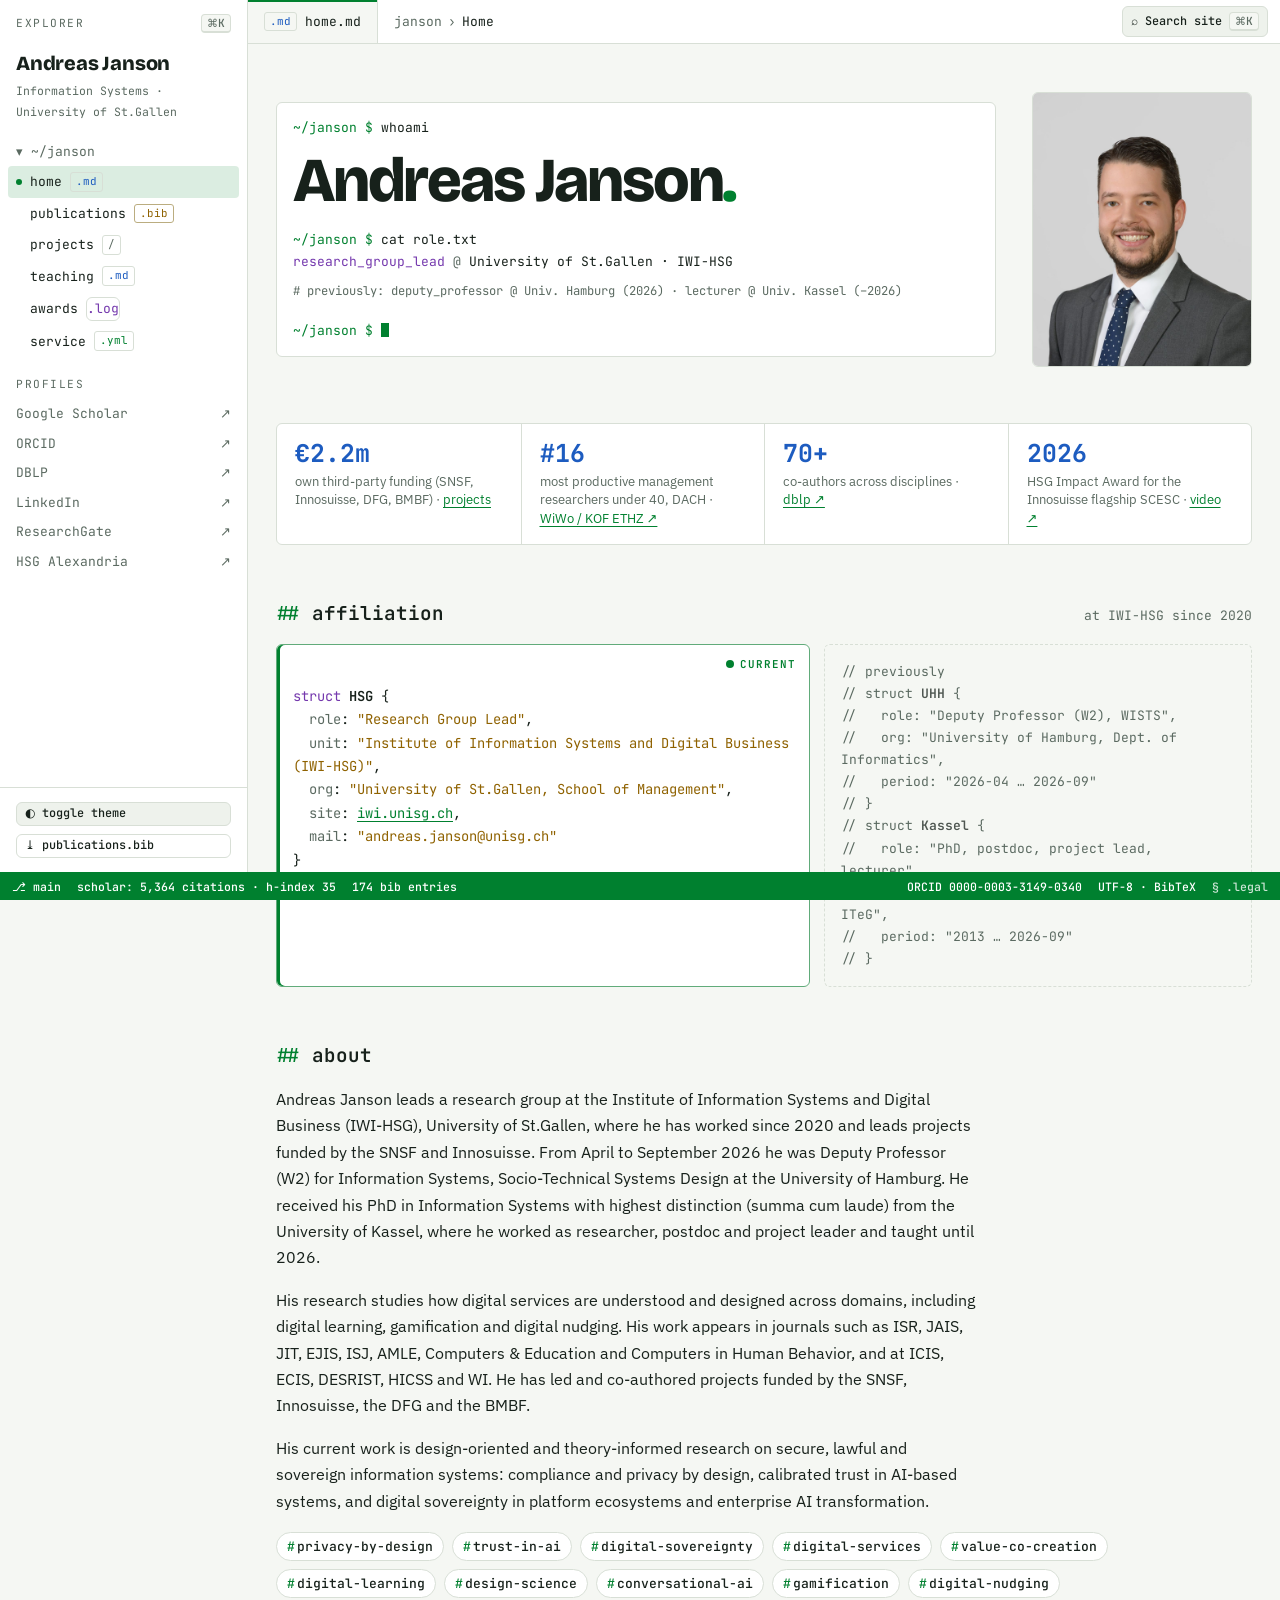
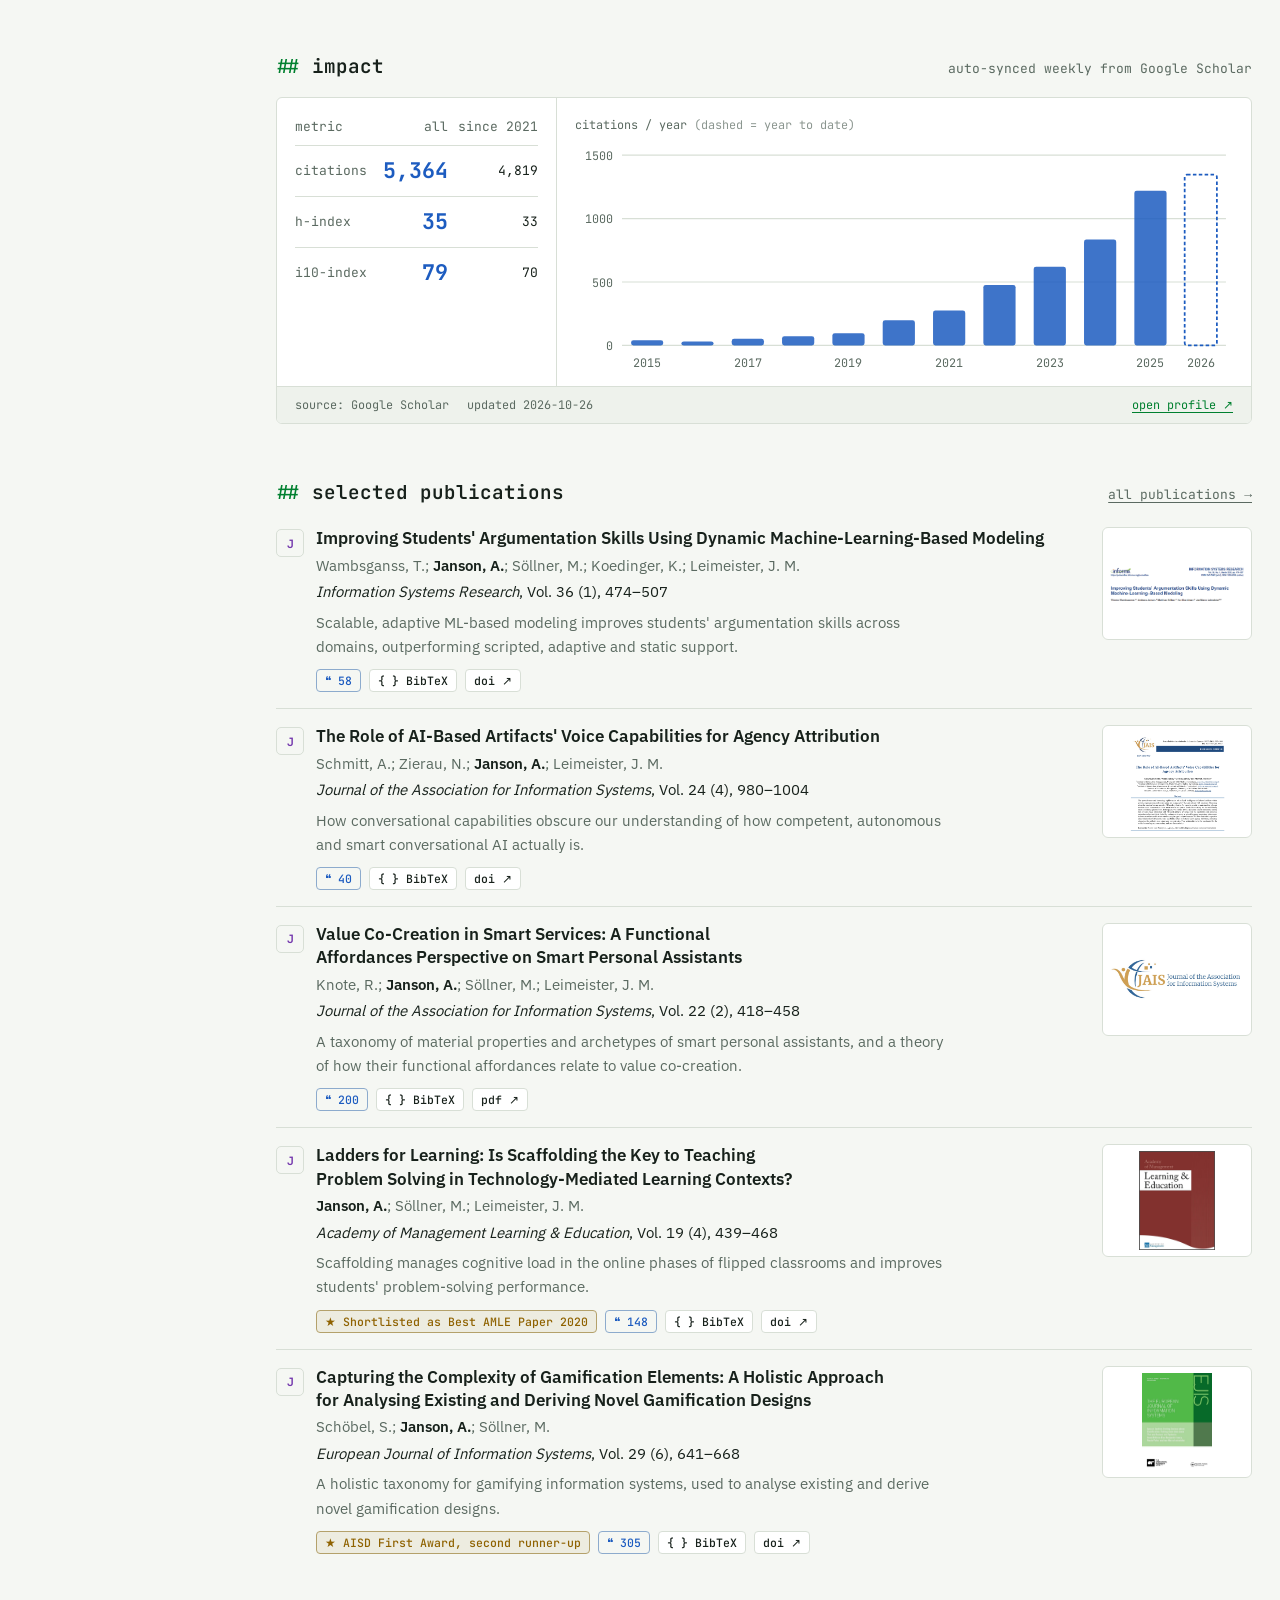
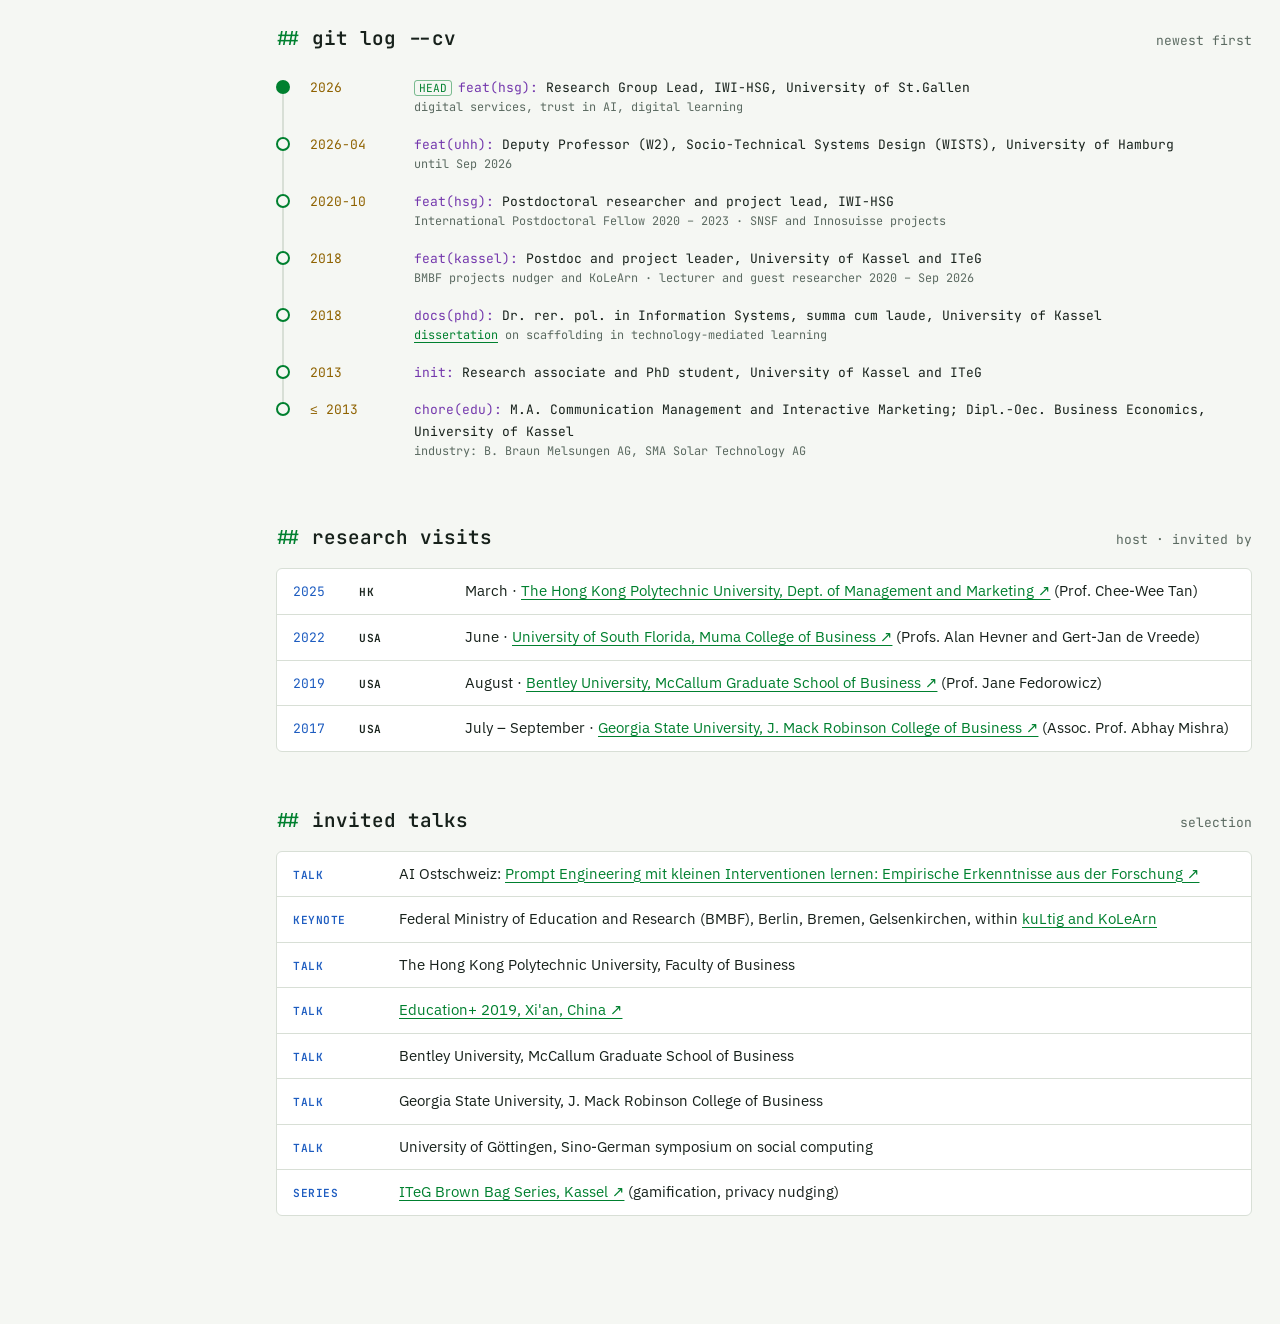
==== commit cbbfe920: "Home: add AI Ostschweiz prompt-engineering talk to invited talks Co-Authored-By: Claude Opus 5.5 <no" ====
--- a/index.html
+++ b/index.html
@@ -130,6 +130,7 @@
   <section aria-labelledby="h-talks">
     <h2 class="sec-h" id="h-talks"><span class="hash">##</span> invited talks <span class="count">selection</span></h2>
     <ul class="log no-yr">
+      <li><span class="lvl impact">talk</span><span class="txt">AI Ostschweiz: <a href="https://www.ai-ostschweiz.ch/event-details/prompt-engineering-mit-kleinen-interventionen-lernen-empirische-erkenntnisse-aus-der-forschung" target="_blank" rel="noopener">Prompt Engineering mit kleinen Interventionen lernen: Empirische Erkenntnisse aus der Forschung ↗</a></span></li>
       <li><span class="lvl impact">keynote</span><span class="txt">Federal Ministry of Education and Research (BMBF), Berlin, Bremen, Gelsenkirchen, within <a href="projects.html">kuLtig and KoLeArn</a></span></li>
       <li><span class="lvl impact">talk</span><span class="txt">The Hong Kong Polytechnic University, Faculty of Business</span></li>
       <li><span class="lvl impact">talk</span><span class="txt"><a href="http://www.kolearn.de/news/" target="_blank" rel="noopener">Education+ 2019, Xi'an, China ↗</a></span></li>
--- a/assets/css/style.css
+++ b/assets/css/style.css
@@ -551,3 +551,4 @@
 .tag-filter .chip .n { color: var(--muted); margin-left: 5px; font-size: .68rem; }
 .tag-filter .chip[aria-pressed="true"] { border-color: var(--accent); background: color-mix(in srgb, var(--accent) 16%, var(--panel)); }
 .log.no-yr li { grid-template-columns: 92px minmax(0,1fr); }
+@media (max-width: 520px) { .log.no-yr .lvl { grid-column: 1 / -1; } }
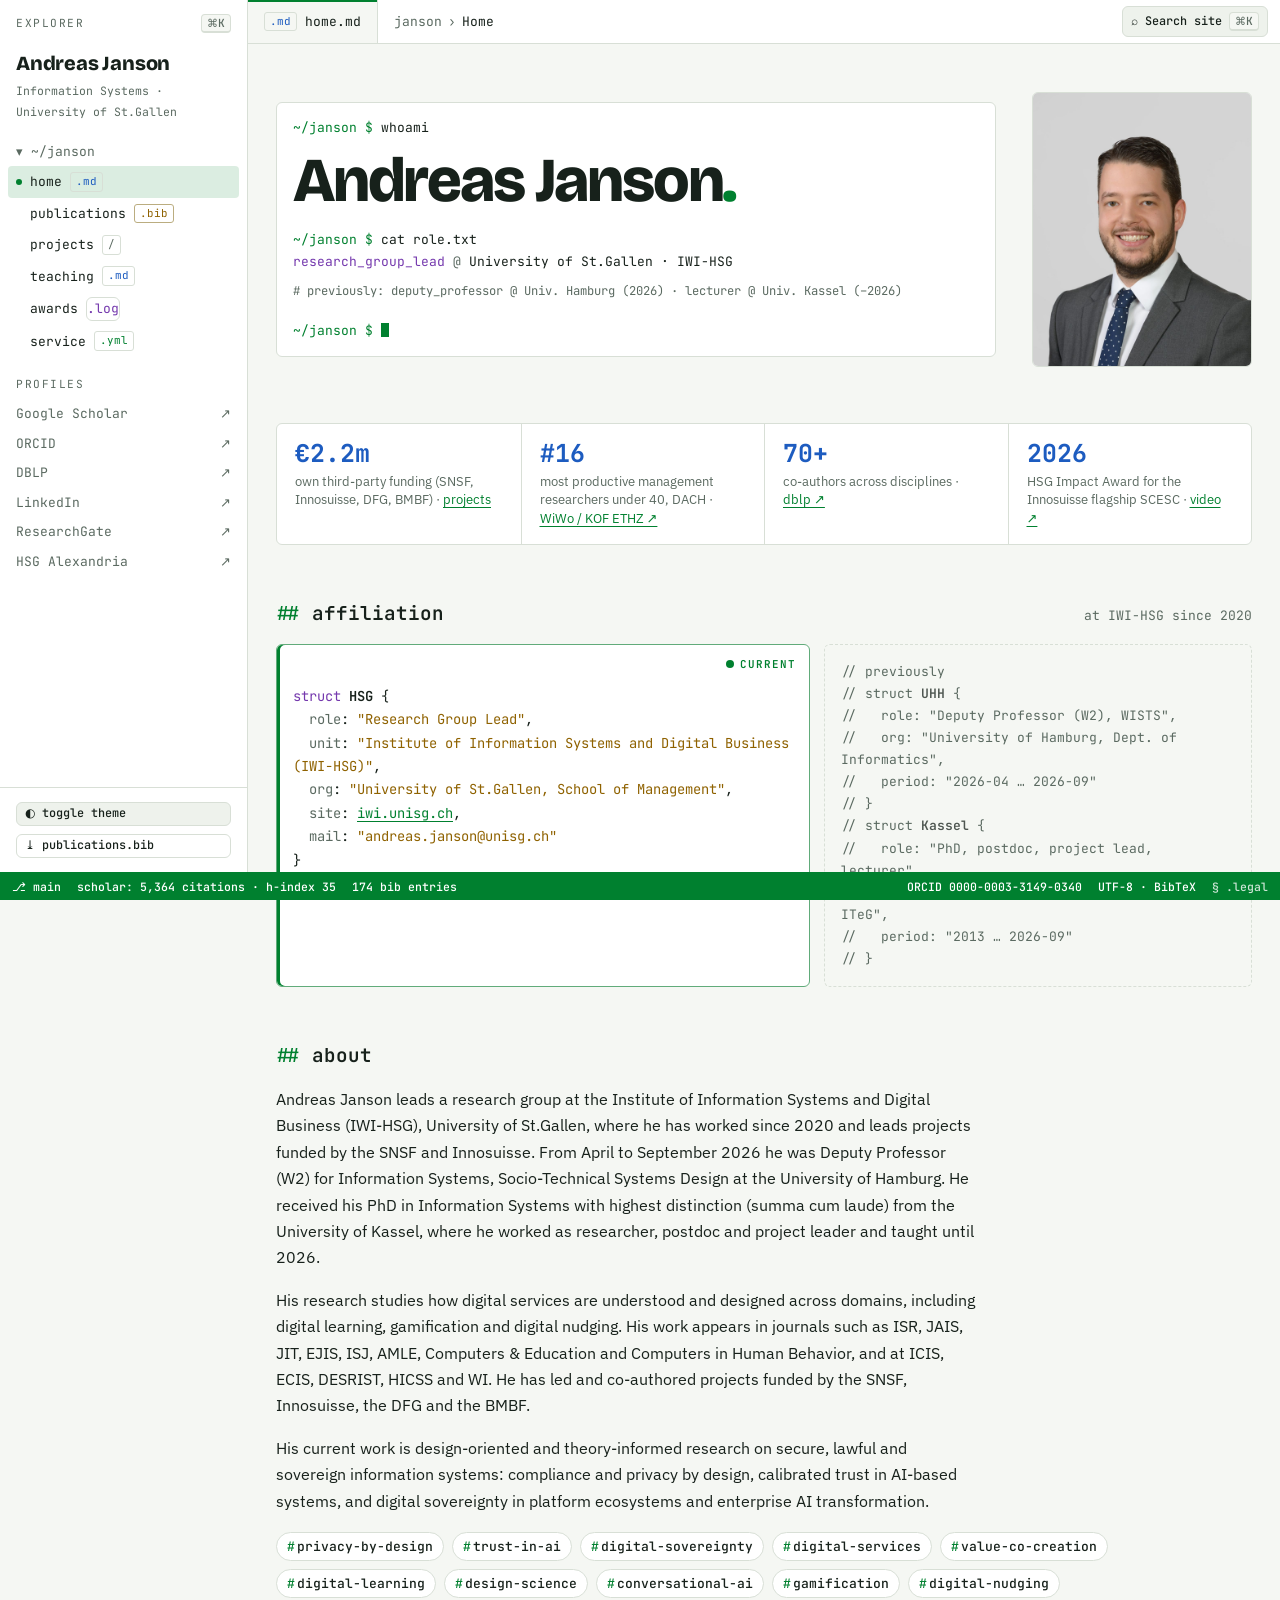
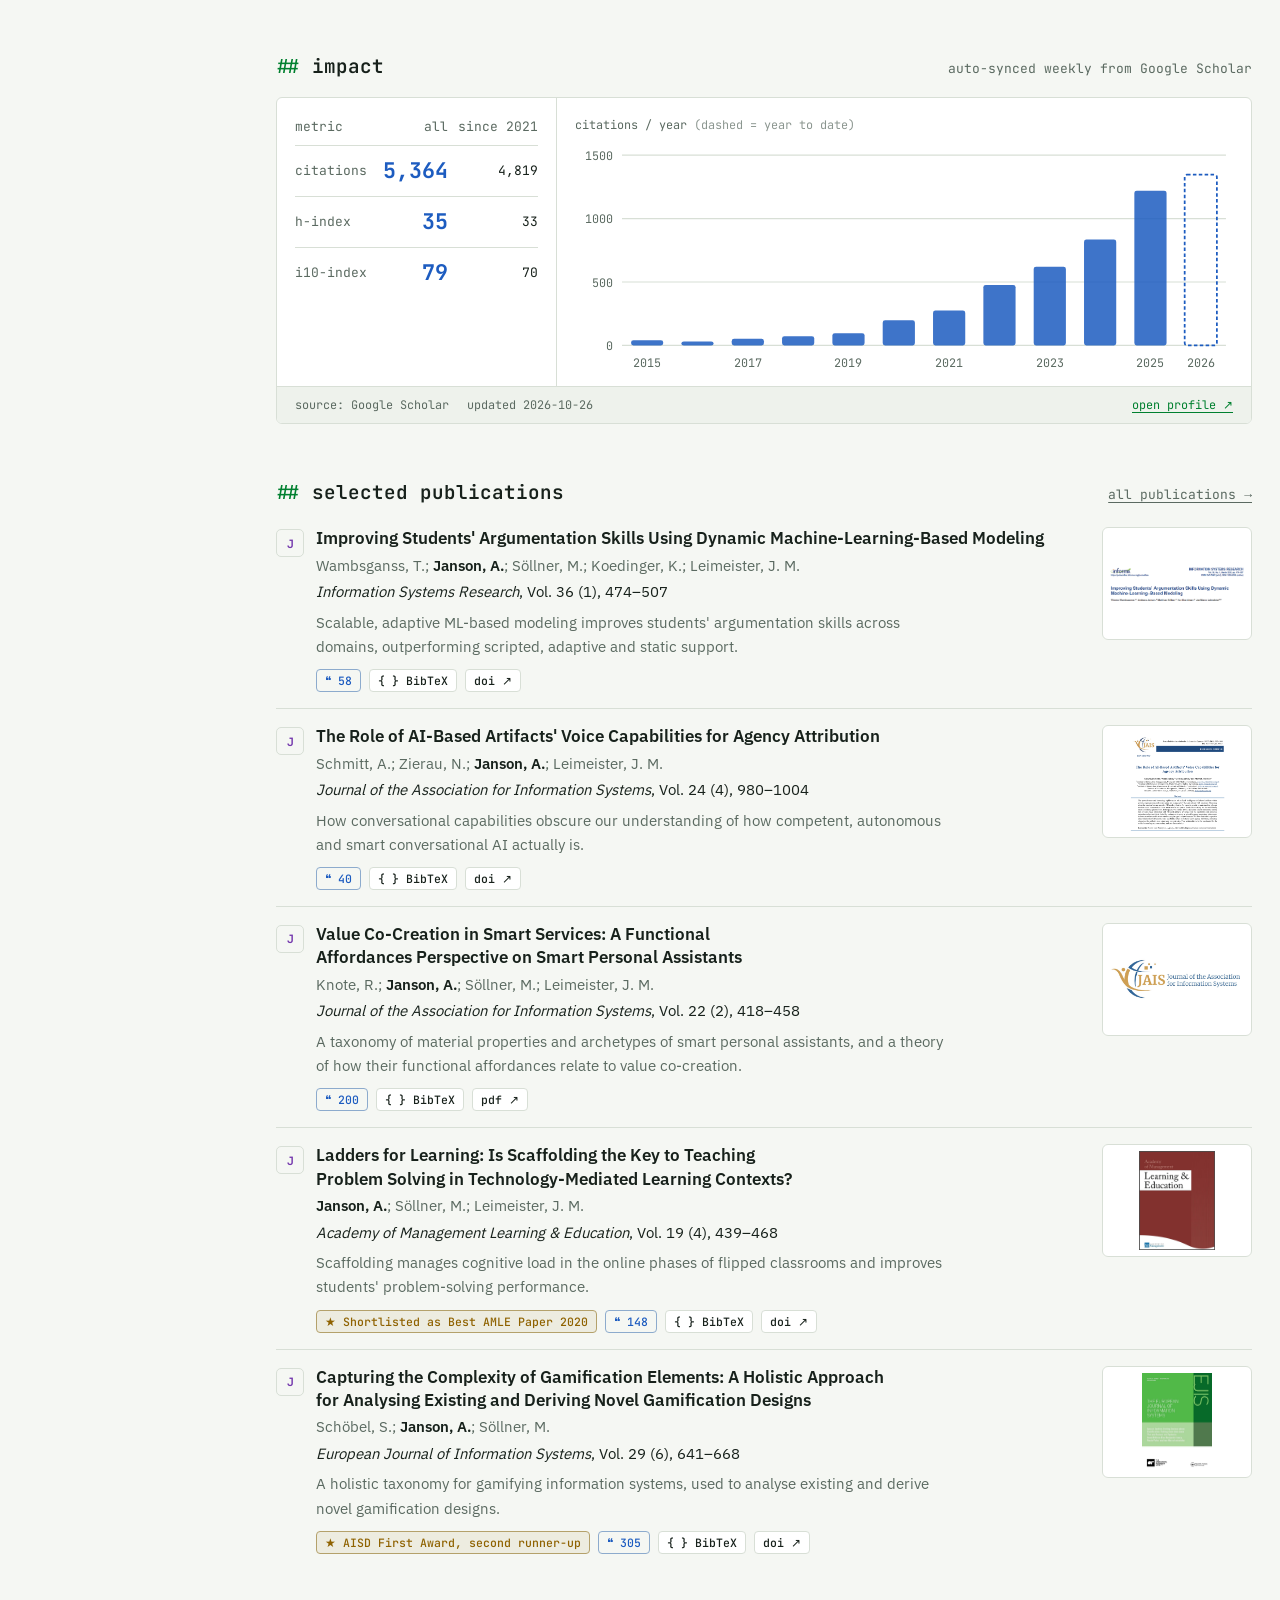
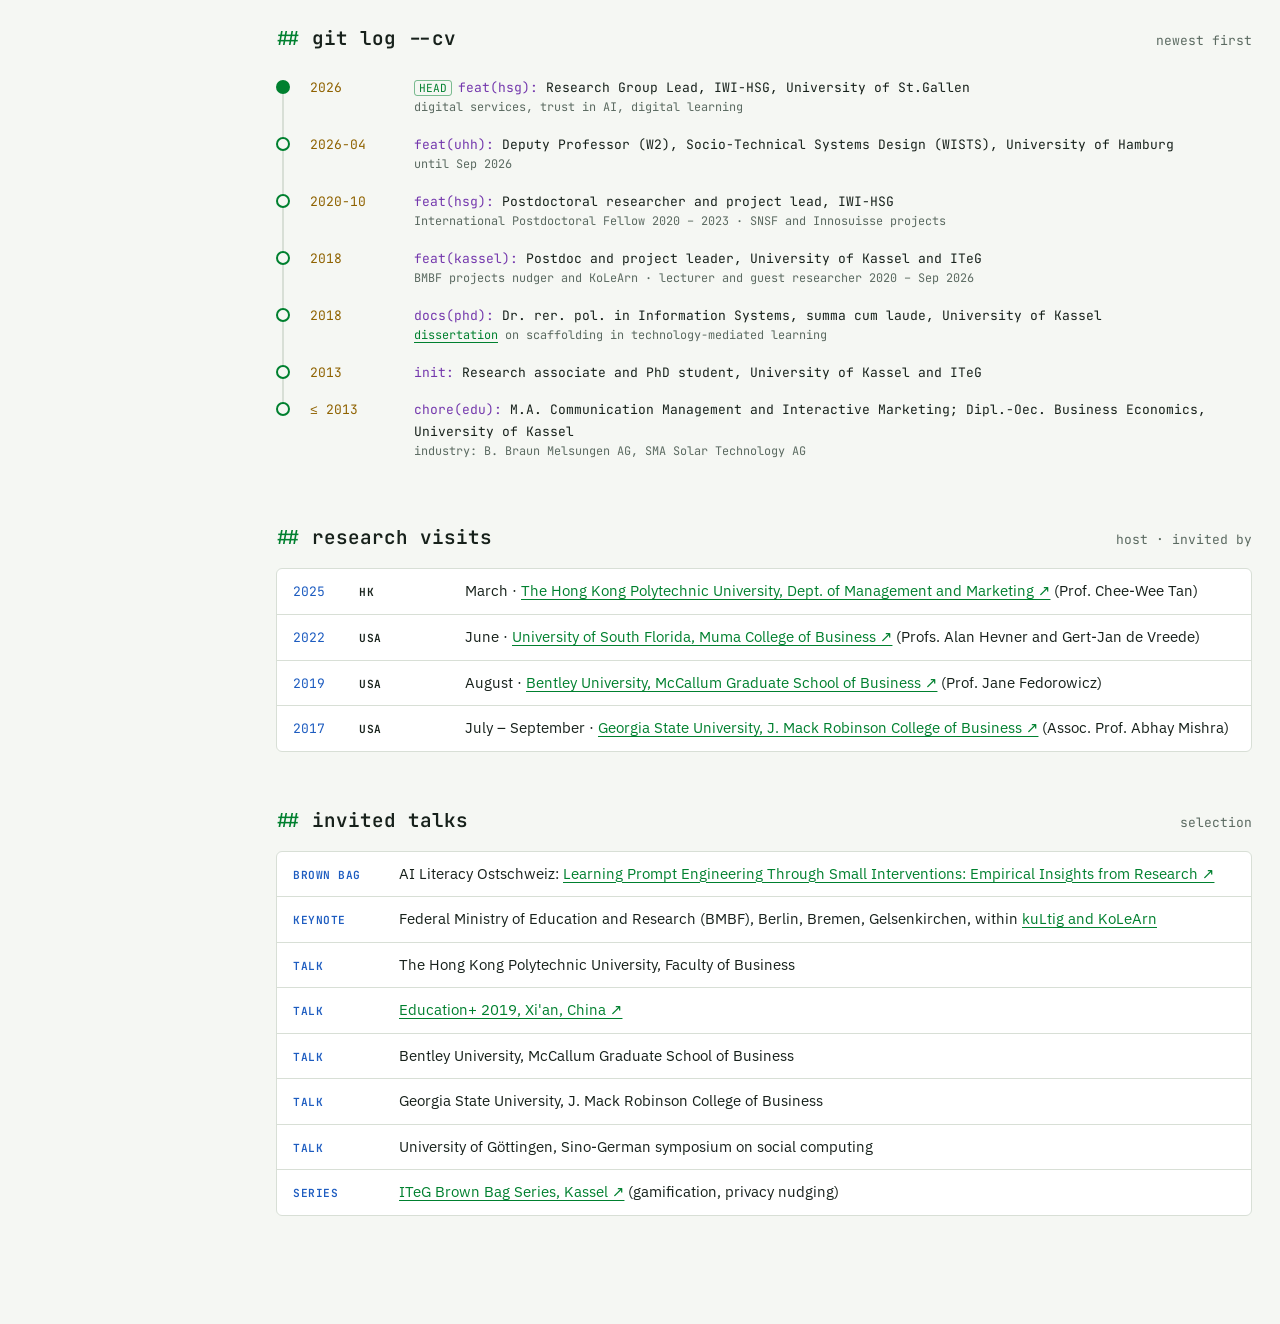
==== commit 1e4efc81: "Invited talks: AI Literacy Ostschweiz brown bag, English title Co-Authored-By: Claude Opus 5.5 <nore" ====
--- a/index.html
+++ b/index.html
@@ -130,7 +130,7 @@
   <section aria-labelledby="h-talks">
     <h2 class="sec-h" id="h-talks"><span class="hash">##</span> invited talks <span class="count">selection</span></h2>
     <ul class="log no-yr">
-      <li><span class="lvl impact">talk</span><span class="txt">AI Ostschweiz: <a href="https://www.ai-ostschweiz.ch/event-details/prompt-engineering-mit-kleinen-interventionen-lernen-empirische-erkenntnisse-aus-der-forschung" target="_blank" rel="noopener">Prompt Engineering mit kleinen Interventionen lernen: Empirische Erkenntnisse aus der Forschung ↗</a></span></li>
+      <li><span class="lvl impact">brown bag</span><span class="txt">AI Literacy Ostschweiz: <a href="https://www.ai-ostschweiz.ch/event-details/prompt-engineering-mit-kleinen-interventionen-lernen-empirische-erkenntnisse-aus-der-forschung" target="_blank" rel="noopener">Learning Prompt Engineering Through Small Interventions: Empirical Insights from Research ↗</a></span></li>
       <li><span class="lvl impact">keynote</span><span class="txt">Federal Ministry of Education and Research (BMBF), Berlin, Bremen, Gelsenkirchen, within <a href="projects.html">kuLtig and KoLeArn</a></span></li>
       <li><span class="lvl impact">talk</span><span class="txt">The Hong Kong Polytechnic University, Faculty of Business</span></li>
       <li><span class="lvl impact">talk</span><span class="txt"><a href="http://www.kolearn.de/news/" target="_blank" rel="noopener">Education+ 2019, Xi'an, China ↗</a></span></li>
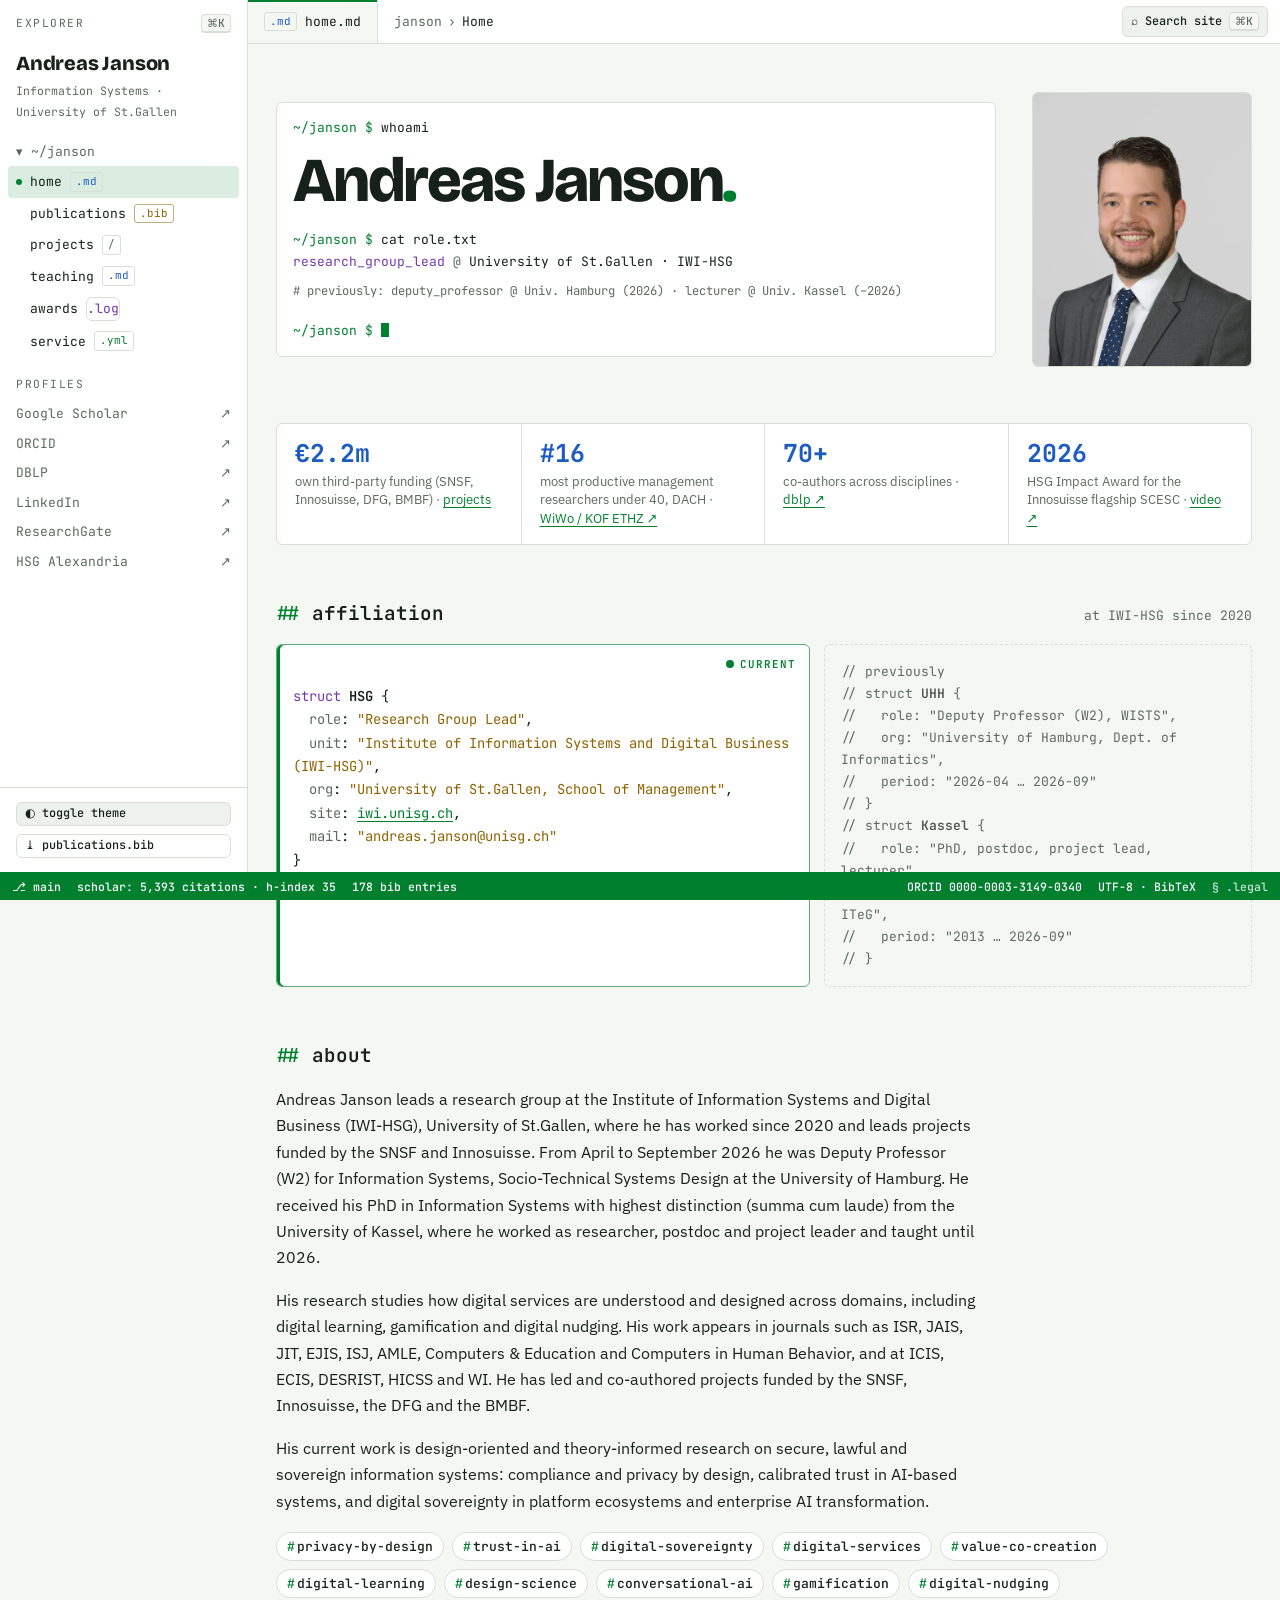
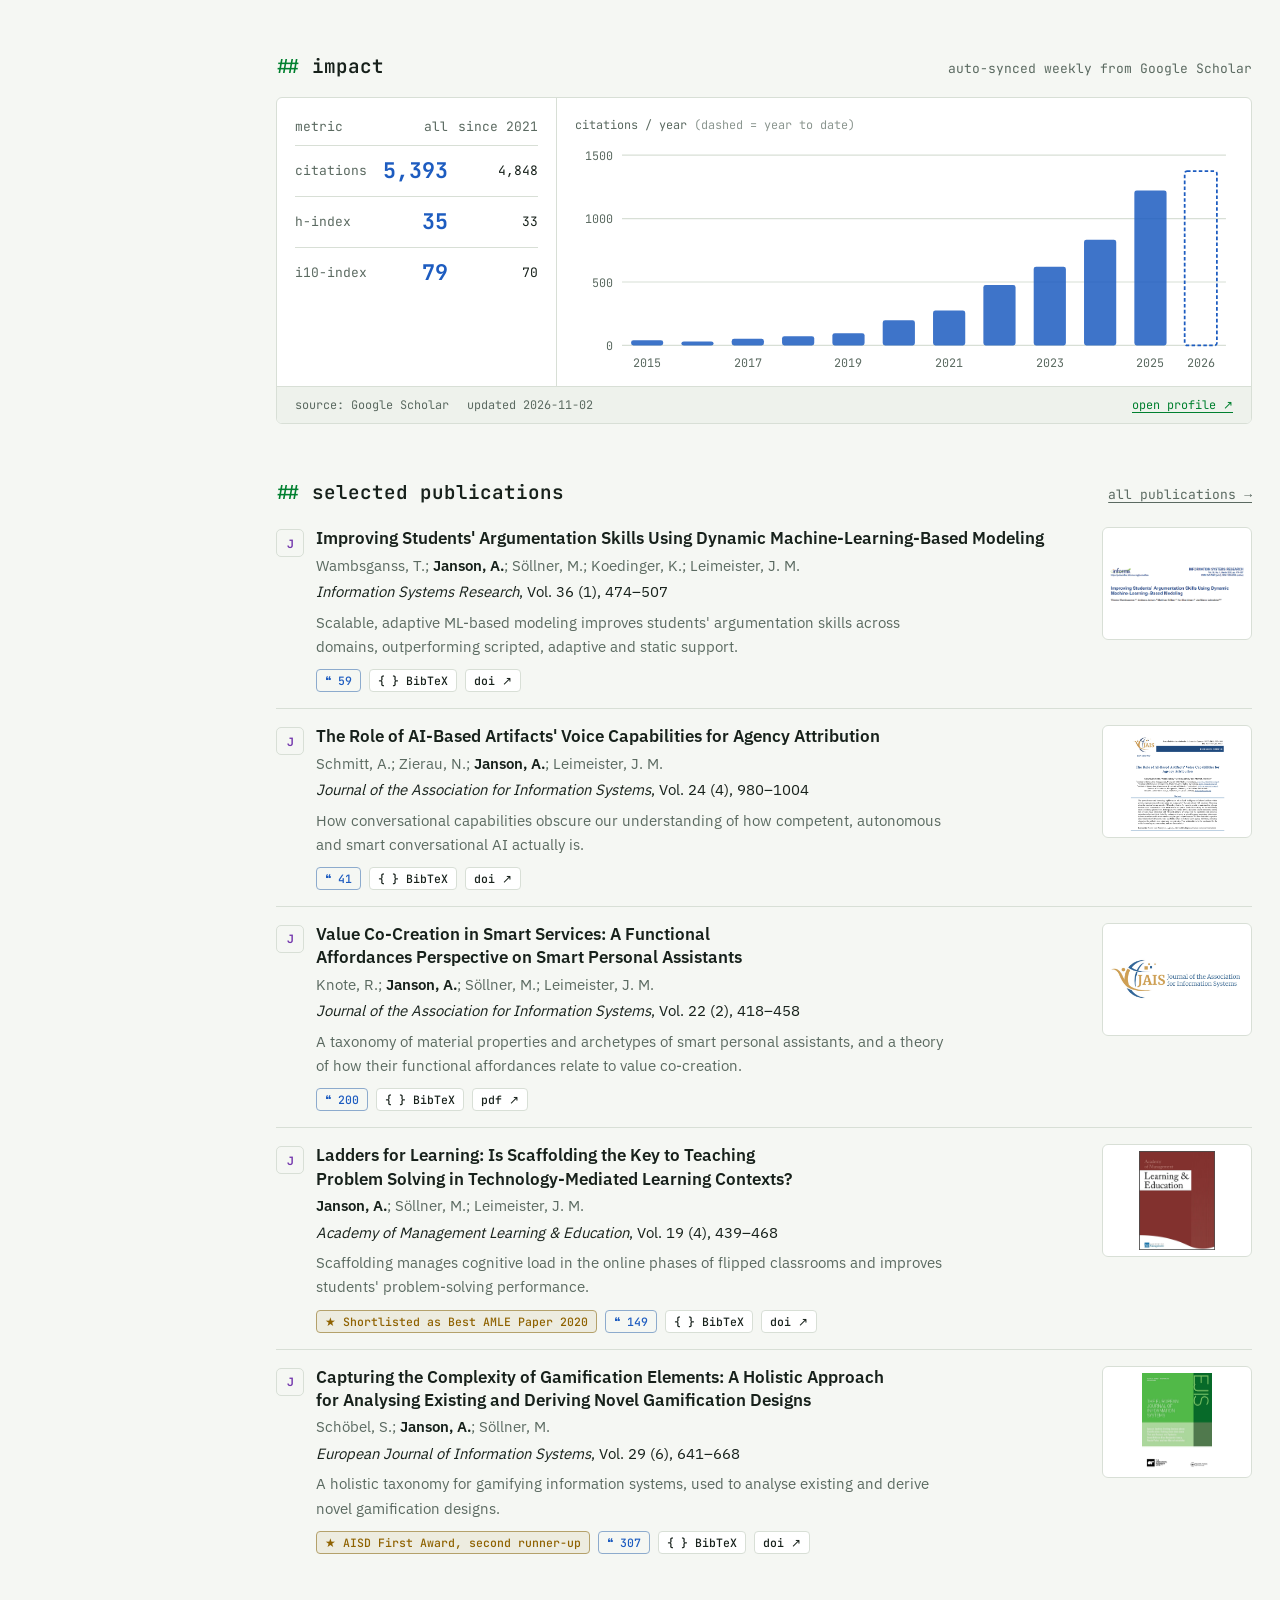
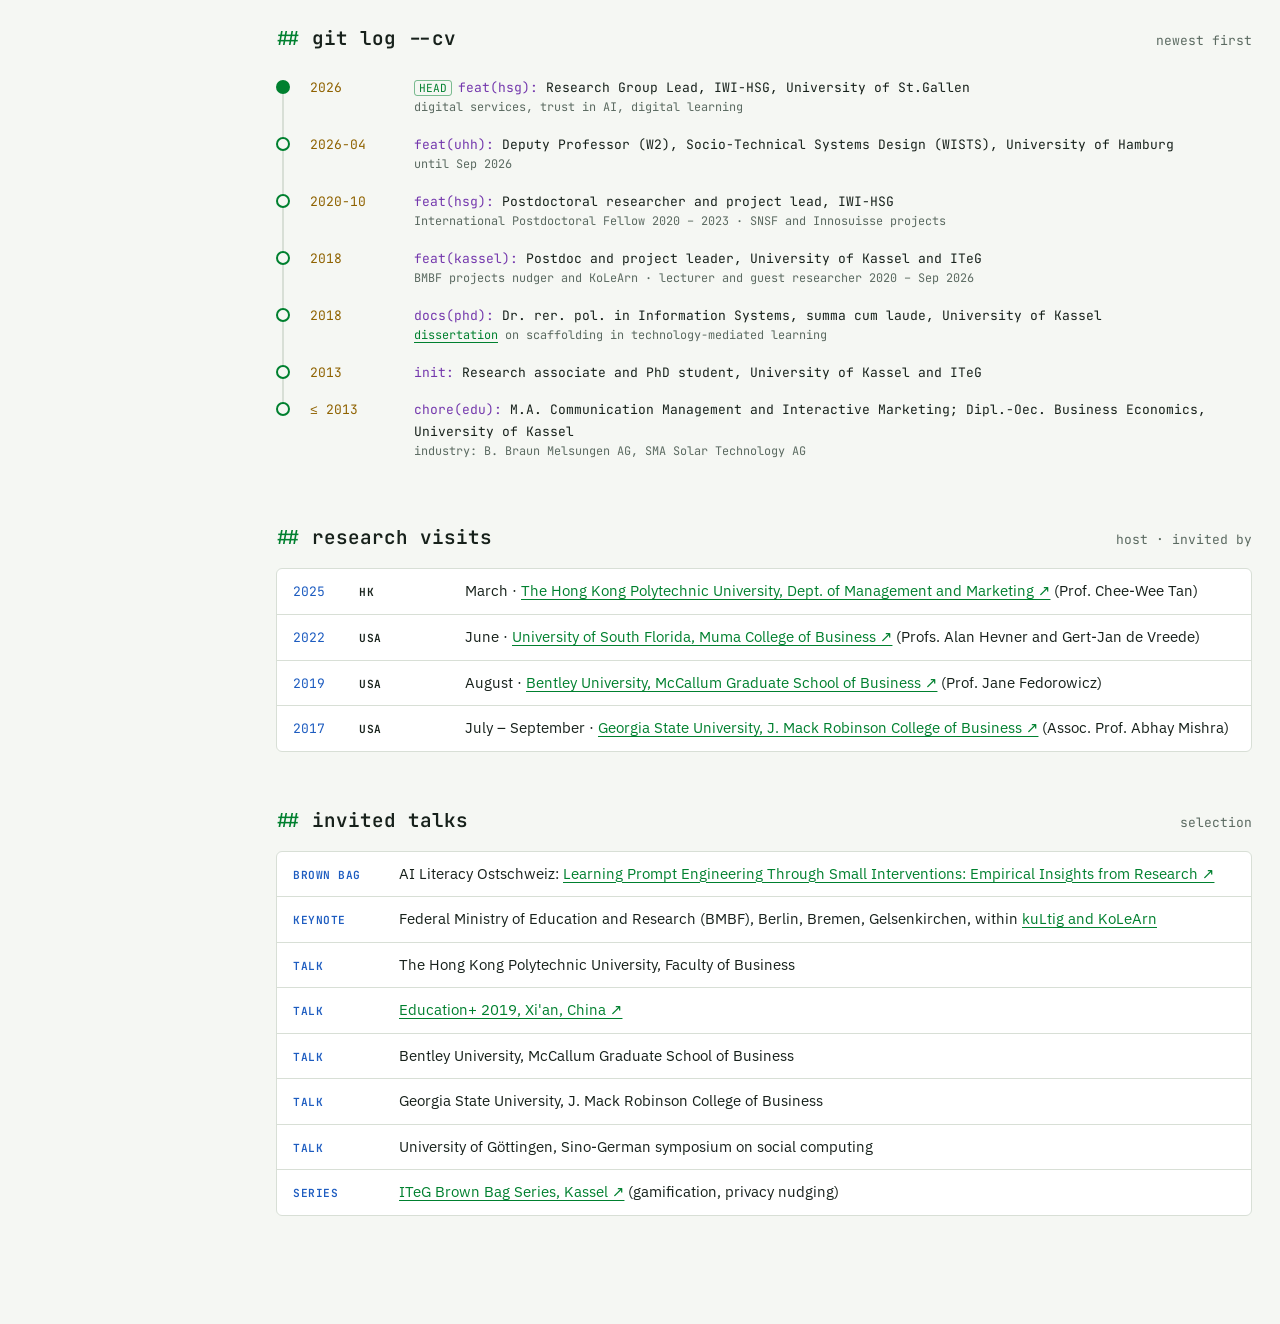
==== commit c448da72: "SEO: metadata, JSON-LD, prerendered publications, sitemap, robots.txt, llms.txt - scripts/build_seo." ====
--- a/index.html
+++ b/index.html
@@ -3,14 +3,24 @@
 <head>
 <meta charset="utf-8">
 <meta name="viewport" content="width=device-width, initial-scale=1, viewport-fit=cover">
-<title>Andreas Janson</title>
+<!-- seo:start · generated by scripts/build_seo.py, edit there -->
+<title>Andreas Janson · Information Systems Researcher, University of St.Gallen</title>
+<meta name="description" content="Dr. Andreas Janson, research group lead at IWI-HSG, University of St.Gallen: privacy by design, trust in AI, digital sovereignty, conversational AI, digital learning and design science.">
+<meta name="author" content="Andreas Janson">
+<link rel="canonical" href="https://a-janson.github.io/">
+<meta property="og:type" content="profile">
+<meta property="og:site_name" content="Andreas Janson">
+<meta property="og:title" content="Andreas Janson · Information Systems Researcher, University of St.Gallen">
+<meta property="og:description" content="Dr. Andreas Janson, research group lead at IWI-HSG, University of St.Gallen: privacy by design, trust in AI, digital sovereignty, conversational AI, digital learning and design science.">
+<meta property="og:url" content="https://a-janson.github.io/">
+<meta property="og:image" content="https://a-janson.github.io/assets/img/portrait.jpg">
+<meta name="twitter:card" content="summary">
+<link rel="alternate" type="text/plain" title="llms.txt" href="https://a-janson.github.io/llms.txt">
+<script type="application/ld+json">{"@context":"https://schema.org","@graph":[{"@type":"BreadcrumbList","itemListElement":[{"@type":"ListItem","position":1,"name":"Andreas Janson","item":"https://a-janson.github.io/"}]},{"@type":"ProfilePage","url":"https://a-janson.github.io/","name":"Andreas Janson · Information Systems Researcher, University of St.Gallen","mainEntity":{"@type":"Person","@id":"https://a-janson.github.io/#person","name":"Andreas Janson","honorificPrefix":"Dr.","givenName":"Andreas","familyName":"Janson","url":"https://a-janson.github.io/","image":"https://a-janson.github.io/assets/img/portrait.jpg","jobTitle":"Research Group Lead","description":"Dr. Andreas Janson is a research group lead at the Institute of Information Systems and Digital Business (IWI-HSG), University of St.Gallen, Switzerland. He studies how digital services are understood and designed: privacy by design, trust in AI, digital sovereignty, conversational AI, digital learning, gamification and digital nudging, mostly with design science research.","worksFor":{"@type":"CollegeOrUniversity","name":"University of St.Gallen","url":"https://www.unisg.ch/","department":{"@type":"Organization","url":"https://iwi.unisg.ch/","name":"Institute of Information Systems and Digital Business (IWI-HSG)"}},"alumniOf":{"@type":"CollegeOrUniversity","name":"University of Kassel","url":"https://www.uni-kassel.de/"},"knowsAbout":["Information Systems","Privacy by Design","Trust in AI","Digital Sovereignty","Digital Services","Value Co-Creation","Digital Learning","Design Science Research","Conversational AI","Gamification","Digital Nudging"],"sameAs":["https://orcid.org/0000-0003-3149-0340","https://scholar.google.com/citations?user=9XM_AuIAAAAJ","https://dblp.org/pid/144/1213.html","https://www.linkedin.com/in/andreasjanson/","https://www.researchgate.net/profile/Andreas_Janson","https://alexandria.unisg.ch/entities/person/Andreas_Janson"],"identifier":{"@type":"PropertyValue","propertyID":"ORCID","value":"0000-0003-3149-0340"}}},{"@type":"WebSite","url":"https://a-janson.github.io/","name":"Andreas Janson"}]}</script>
+<!-- seo:end -->
 <meta name="claude:viewport-fit-sides" content="cover">
-<meta name="description" content="Dr. Andreas Janson: Information Systems researcher and research group lead at the Institute of Information Systems and Digital Business (IWI-HSG), University of St.Gallen. Digital services, digital learning, trust in AI, design science.">
-<meta property="og:title" content="Andreas Janson">
-<meta property="og:type" content="website">
 <link rel="stylesheet" href="assets/fonts/fonts.css">
 <link rel="stylesheet" href="assets/css/style.css">
-<script type="application/ld+json">{"@context":"https://schema.org","@type":"Person","name":"Andreas Janson","jobTitle":"Research Group Lead","affiliation":[{"@type":"Organization","name":"University of St.Gallen, Institute of Information Systems and Digital Business"}],"sameAs":["https://orcid.org/0000-0003-3149-0340","https://scholar.google.com/citations?user=9XM_AuIAAAAJ","https://www.linkedin.com/in/andreasjanson/"]}</script>
 </head>
 <body>
 <div id="app" data-page="home">
@@ -99,7 +109,7 @@
   <!-- ===================== SELECTED PUBS ===================== -->
   <section aria-labelledby="h-sel">
     <h2 class="sec-h" id="h-sel"><span class="hash">##</span> selected publications <a class="count" href="publications.html">all publications →</a></h2>
-    <div id="selected-pubs"><p class="muted mono">loading publications.bib…</p></div>
+    <div id="selected-pubs"><!-- prerender:start --><ul class="pubs"><li class="pub" id="wambsganss2025argumentation"><span class="ptype">J</span><div class="pub-body"><h3 class="pub-title"><a href="https://doi.org/10.1287/isre.2021.0615">Improving Students&#x27; Argumentation Skills Using Dynamic Machine-Learning-Based Modeling</a></h3><div class="pub-authors">Wambsganss, T.; <span class="me">Janson, A.</span>; Söllner, M.; Koedinger, K.; Leimeister, J. M.</div><div class="pub-venue"><i>Information Systems Research</i>, Vol. 36 (1), 474–507, 2025</div><p class="muted">Scalable, adaptive ML-based modeling improves students&#x27; argumentation skills across domains, outperforming scripted, adaptive and static support.</p><div class="pub-meta"><a class="act" href="https://doi.org/10.1287/isre.2021.0615">doi ↗</a></div></div></li><li class="pub" id="schmitt2023voice"><span class="ptype">J</span><div class="pub-body"><h3 class="pub-title"><a href="https://doi.org/10.17705/1jais.00827">The Role of AI-Based Artifacts&#x27; Voice Capabilities for Agency Attribution</a></h3><div class="pub-authors">Schmitt, A.; Zierau, N.; <span class="me">Janson, A.</span>; Leimeister, J. M.</div><div class="pub-venue"><i>Journal of the Association for Information Systems</i>, Vol. 24 (4), 980–1004, 2023</div><p class="muted">How conversational capabilities obscure our understanding of how competent, autonomous and smart conversational AI actually is.</p><div class="pub-meta"><a class="act" href="https://doi.org/10.17705/1jais.00827">doi ↗</a></div></div></li><li class="pub" id="knote2021value"><span class="ptype">J</span><div class="pub-body"><h3 class="pub-title"><a href="https://aisel.aisnet.org/jais/vol22/iss2/5/">Value Co-Creation in Smart Services: A Functional Affordances Perspective on Smart Personal Assistants</a></h3><div class="pub-authors">Knote, R.; <span class="me">Janson, A.</span>; Söllner, M.; Leimeister, J. M.</div><div class="pub-venue"><i>Journal of the Association for Information Systems</i>, Vol. 22 (2), 418–458, 2021</div><p class="muted">A taxonomy of material properties and archetypes of smart personal assistants, and a theory of how their functional affordances relate to value co-creation.</p><div class="pub-meta"><a class="act" href="http://pubs.wi-kassel.de/wp-content/uploads/2020/05/JML_773.pdf">pdf ↗</a></div></div></li><li class="pub" id="janson2020ladders"><span class="ptype">J</span><div class="pub-body"><h3 class="pub-title"><a href="https://doi.org/10.5465/amle.2018.0078">Ladders for Learning: Is Scaffolding the Key to Teaching Problem Solving in Technology-Mediated Learning Contexts?</a></h3><div class="pub-authors"><span class="me">Janson, A.</span>; Söllner, M.; Leimeister, J. M.</div><div class="pub-venue"><i>Academy of Management Learning &amp; Education</i>, Vol. 19 (4), 439–468, 2020</div><p class="muted">Scaffolding manages cognitive load in the online phases of flipped classrooms and improves students&#x27; problem-solving performance.</p><div class="pub-meta"><span class="tag award">★ Shortlisted as Best AMLE Paper 2020</span><a class="act" href="https://doi.org/10.5465/amle.2018.0078">doi ↗</a></div></div></li><li class="pub" id="schoebel2020gamification"><span class="ptype">J</span><div class="pub-body"><h3 class="pub-title"><a href="https://doi.org/10.1080/0960085X.2020.1796531">Capturing the Complexity of Gamification Elements: A Holistic Approach for Analysing Existing and Deriving Novel Gamification Designs</a></h3><div class="pub-authors">Schöbel, S.; <span class="me">Janson, A.</span>; Söllner, M.</div><div class="pub-venue"><i>European Journal of Information Systems</i>, Vol. 29 (6), 641–668, 2020</div><p class="muted">A holistic taxonomy for gamifying information systems, used to analyse existing and derive novel gamification designs.</p><div class="pub-meta"><span class="tag award">★ AISD First Award, second runner-up</span><a class="act" href="https://doi.org/10.1080/0960085X.2020.1796531">doi ↗</a></div></div></li></ul><!-- prerender:end --></div>
   </section>
 
   <!-- ===================== CV (git log) ===================== -->
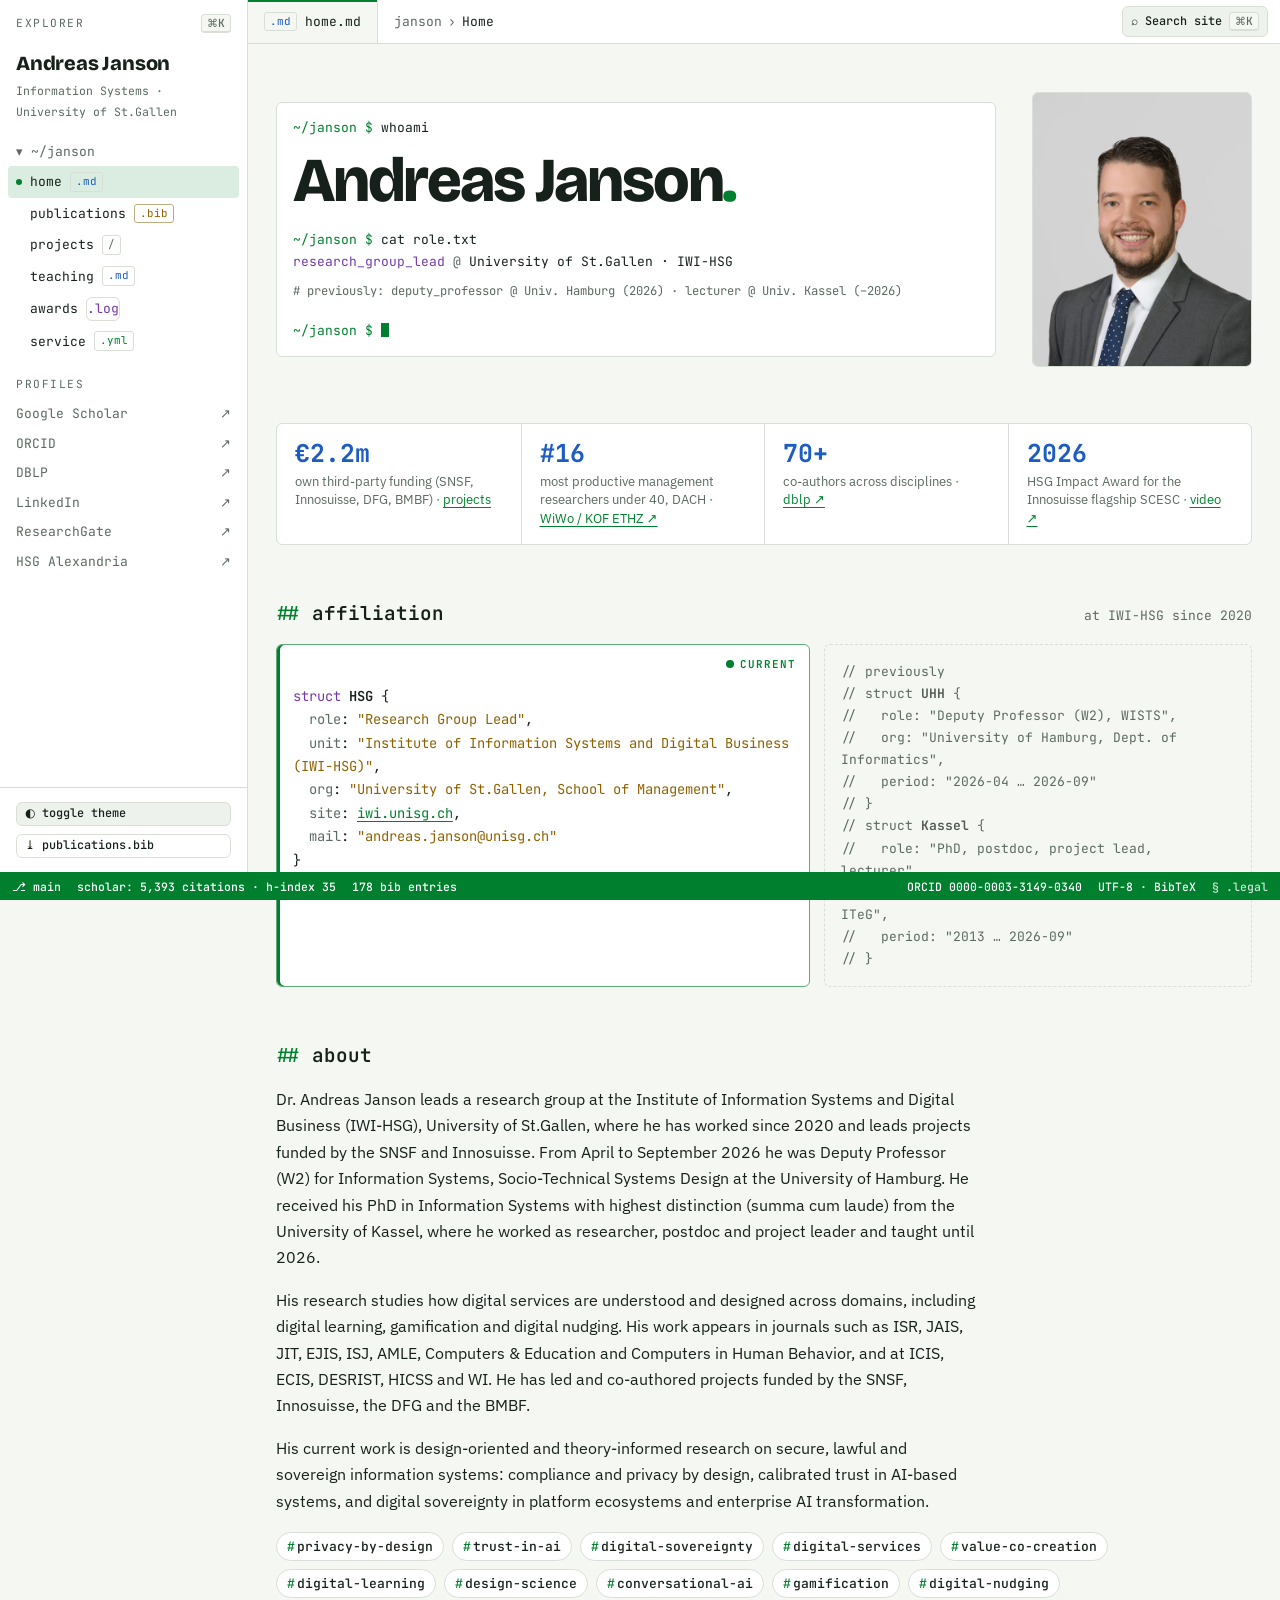
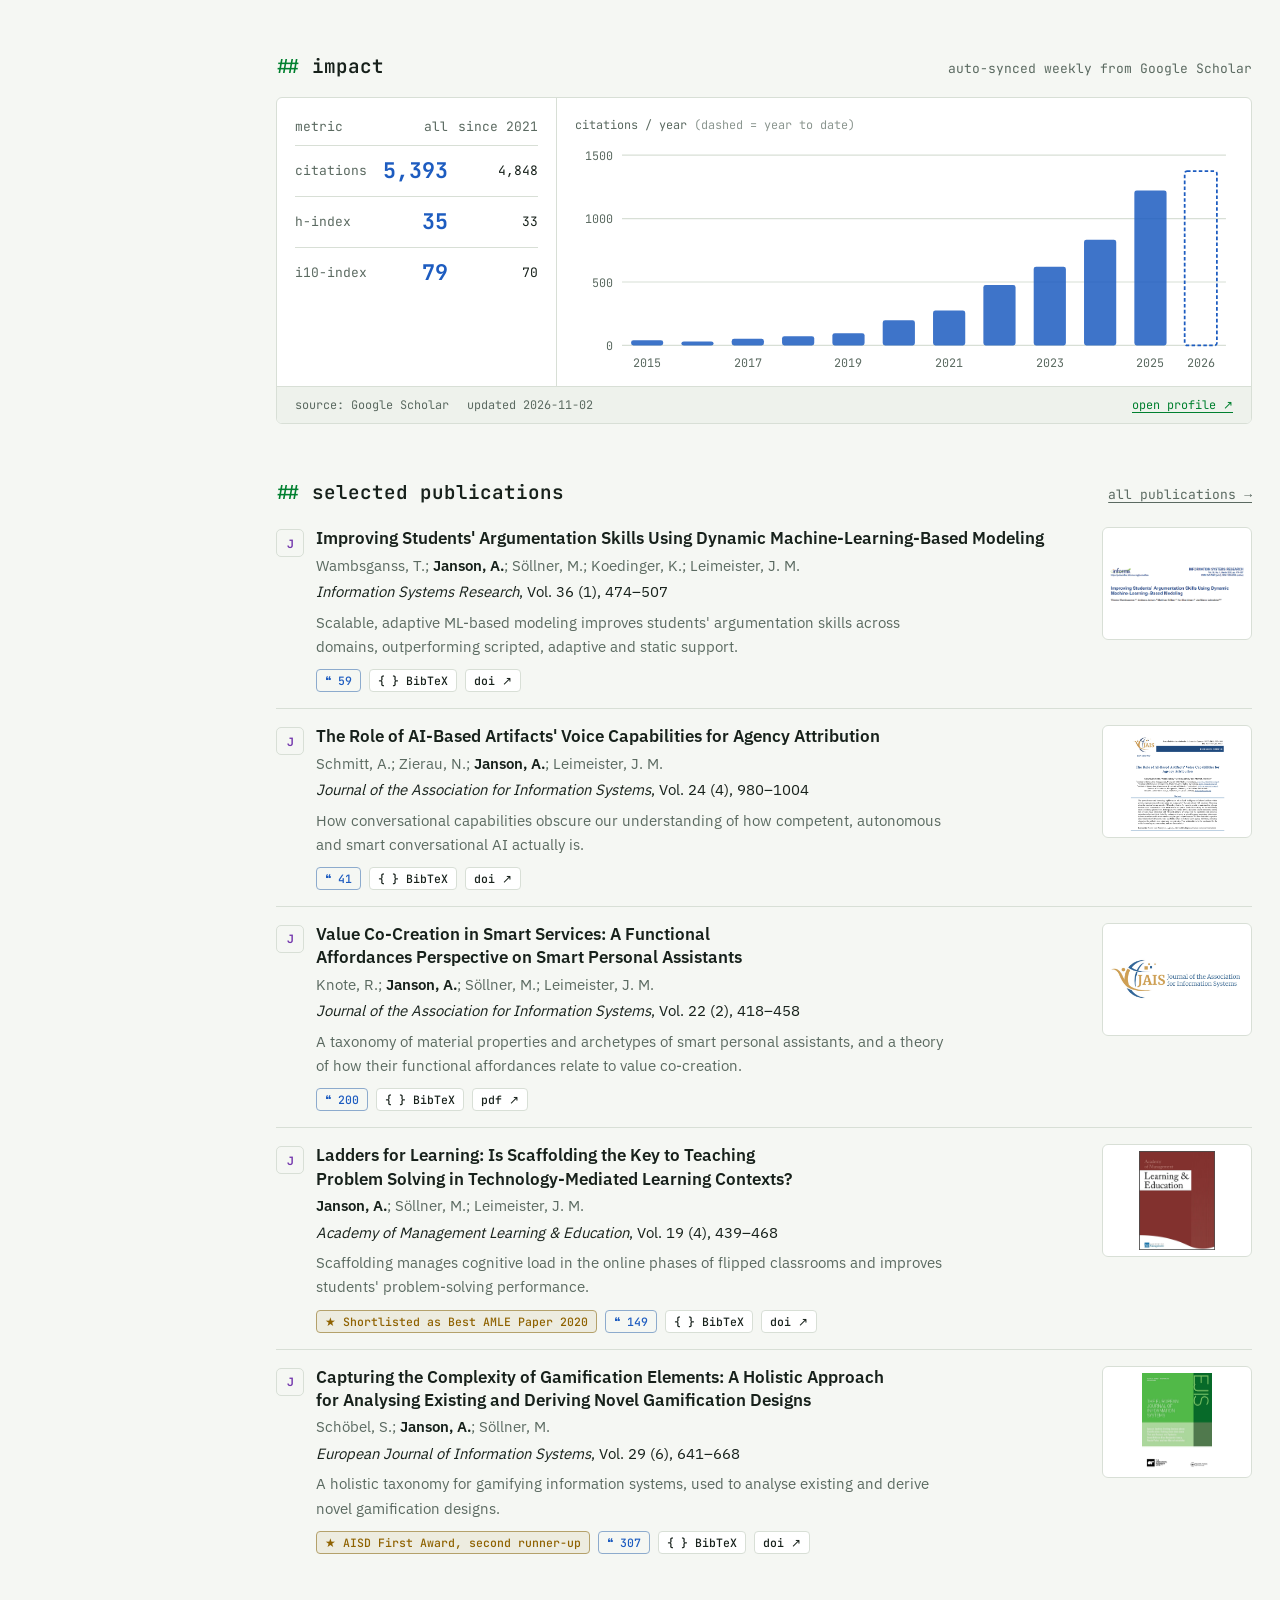
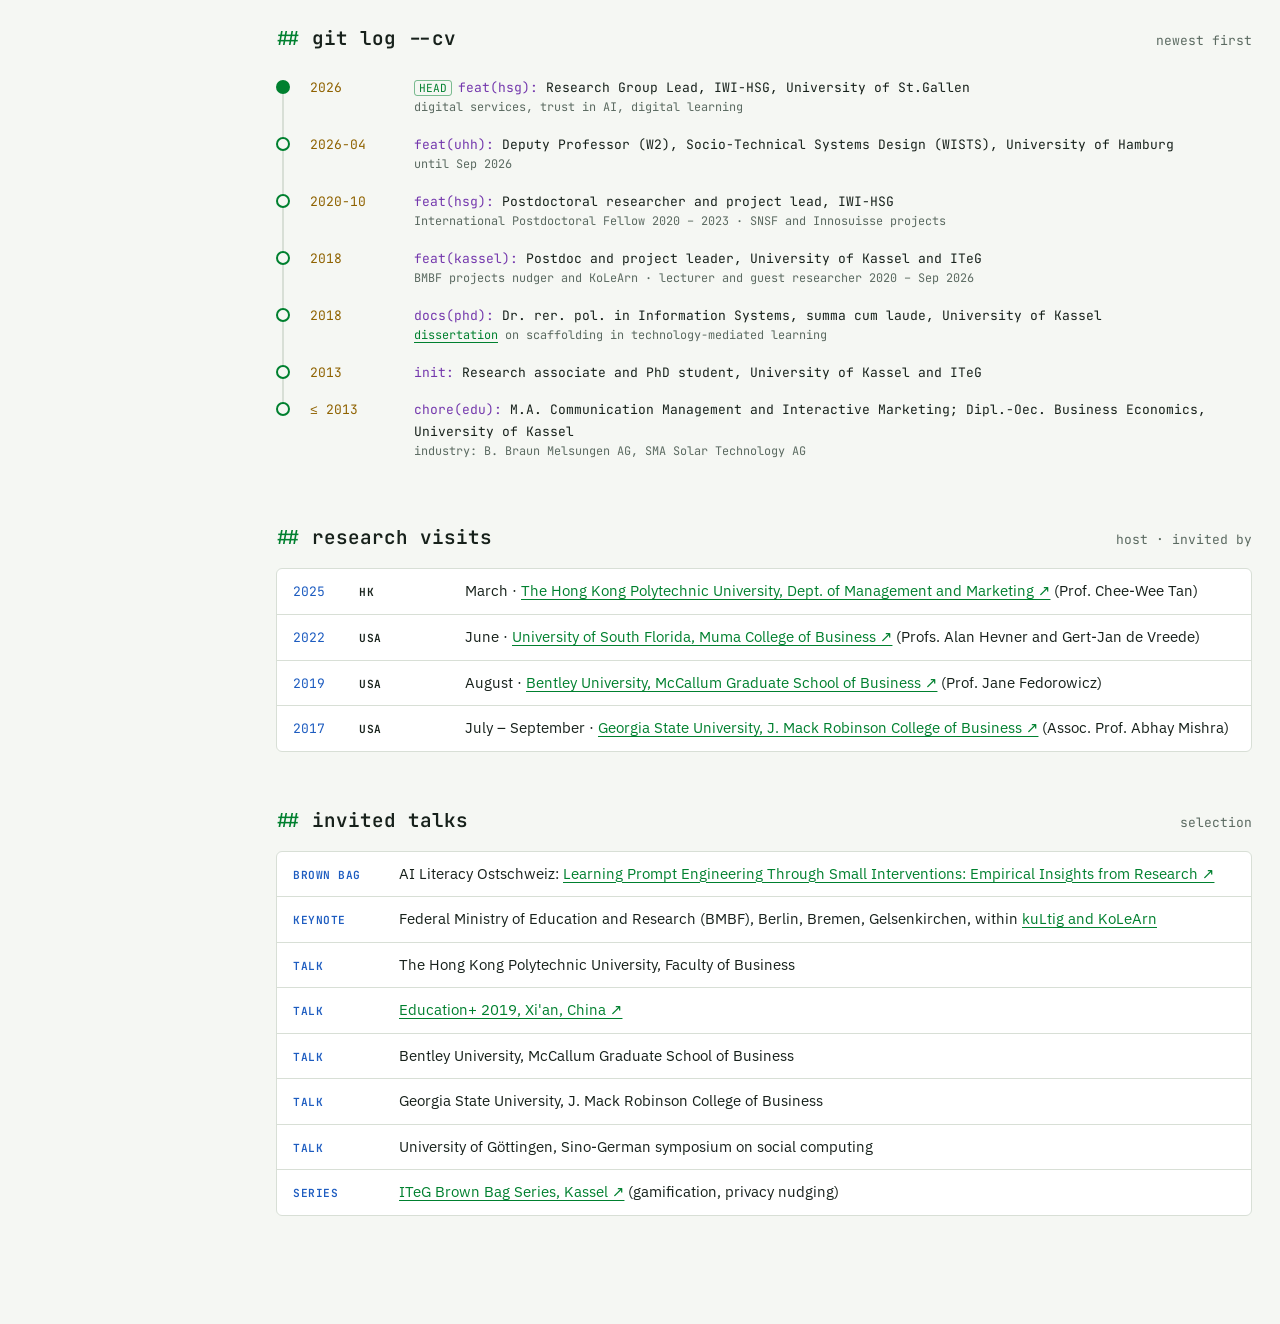
==== commit 3a45ed97: "SEO: target 'Dr. Andreas Janson' and 'Andreas Janson research' in titles, text and JSON-LD Co-Author" ====
--- a/index.html
+++ b/index.html
@@ -2,21 +2,22 @@
 <html lang="en">
 <head>
 <meta charset="utf-8">
+<meta name="google-site-verification" content="7iGH2k2714929GG-Q8mMA7pYoaMwBfH_PeTh4EGa3mc">
 <meta name="viewport" content="width=device-width, initial-scale=1, viewport-fit=cover">
 <!-- seo:start · generated by scripts/build_seo.py, edit there -->
-<title>Andreas Janson · Information Systems Researcher, University of St.Gallen</title>
-<meta name="description" content="Dr. Andreas Janson, research group lead at IWI-HSG, University of St.Gallen: privacy by design, trust in AI, digital sovereignty, conversational AI, digital learning and design science.">
+<title>Dr. Andreas Janson · Research in Information Systems, University of St.Gallen</title>
+<meta name="description" content="Dr. Andreas Janson, research group lead at IWI-HSG, University of St.Gallen. Research on privacy by design, trust in AI, digital sovereignty, conversational AI, digital learning and design science.">
 <meta name="author" content="Andreas Janson">
 <link rel="canonical" href="https://a-janson.github.io/">
 <meta property="og:type" content="profile">
 <meta property="og:site_name" content="Andreas Janson">
-<meta property="og:title" content="Andreas Janson · Information Systems Researcher, University of St.Gallen">
-<meta property="og:description" content="Dr. Andreas Janson, research group lead at IWI-HSG, University of St.Gallen: privacy by design, trust in AI, digital sovereignty, conversational AI, digital learning and design science.">
+<meta property="og:title" content="Dr. Andreas Janson · Research in Information Systems, University of St.Gallen">
+<meta property="og:description" content="Dr. Andreas Janson, research group lead at IWI-HSG, University of St.Gallen. Research on privacy by design, trust in AI, digital sovereignty, conversational AI, digital learning and design science.">
 <meta property="og:url" content="https://a-janson.github.io/">
 <meta property="og:image" content="https://a-janson.github.io/assets/img/portrait.jpg">
 <meta name="twitter:card" content="summary">
 <link rel="alternate" type="text/plain" title="llms.txt" href="https://a-janson.github.io/llms.txt">
-<script type="application/ld+json">{"@context":"https://schema.org","@graph":[{"@type":"BreadcrumbList","itemListElement":[{"@type":"ListItem","position":1,"name":"Andreas Janson","item":"https://a-janson.github.io/"}]},{"@type":"ProfilePage","url":"https://a-janson.github.io/","name":"Andreas Janson · Information Systems Researcher, University of St.Gallen","mainEntity":{"@type":"Person","@id":"https://a-janson.github.io/#person","name":"Andreas Janson","honorificPrefix":"Dr.","givenName":"Andreas","familyName":"Janson","url":"https://a-janson.github.io/","image":"https://a-janson.github.io/assets/img/portrait.jpg","jobTitle":"Research Group Lead","description":"Dr. Andreas Janson is a research group lead at the Institute of Information Systems and Digital Business (IWI-HSG), University of St.Gallen, Switzerland. He studies how digital services are understood and designed: privacy by design, trust in AI, digital sovereignty, conversational AI, digital learning, gamification and digital nudging, mostly with design science research.","worksFor":{"@type":"CollegeOrUniversity","name":"University of St.Gallen","url":"https://www.unisg.ch/","department":{"@type":"Organization","url":"https://iwi.unisg.ch/","name":"Institute of Information Systems and Digital Business (IWI-HSG)"}},"alumniOf":{"@type":"CollegeOrUniversity","name":"University of Kassel","url":"https://www.uni-kassel.de/"},"knowsAbout":["Information Systems","Privacy by Design","Trust in AI","Digital Sovereignty","Digital Services","Value Co-Creation","Digital Learning","Design Science Research","Conversational AI","Gamification","Digital Nudging"],"sameAs":["https://orcid.org/0000-0003-3149-0340","https://scholar.google.com/citations?user=9XM_AuIAAAAJ","https://dblp.org/pid/144/1213.html","https://www.linkedin.com/in/andreasjanson/","https://www.researchgate.net/profile/Andreas_Janson","https://alexandria.unisg.ch/entities/person/Andreas_Janson"],"identifier":{"@type":"PropertyValue","propertyID":"ORCID","value":"0000-0003-3149-0340"}}},{"@type":"WebSite","url":"https://a-janson.github.io/","name":"Andreas Janson"}]}</script>
+<script type="application/ld+json">{"@context":"https://schema.org","@graph":[{"@type":"BreadcrumbList","itemListElement":[{"@type":"ListItem","position":1,"name":"Andreas Janson","item":"https://a-janson.github.io/"}]},{"@type":"ProfilePage","url":"https://a-janson.github.io/","name":"Dr. Andreas Janson · Research in Information Systems, University of St.Gallen","mainEntity":{"@type":"Person","@id":"https://a-janson.github.io/#person","name":"Andreas Janson","honorificPrefix":"Dr.","alternateName":["Dr. Andreas Janson","Dr. Janson","A. Janson"],"givenName":"Andreas","familyName":"Janson","url":"https://a-janson.github.io/","image":"https://a-janson.github.io/assets/img/portrait.jpg","jobTitle":"Research Group Lead","description":"Dr. Andreas Janson is a research group lead at the Institute of Information Systems and Digital Business (IWI-HSG), University of St.Gallen, Switzerland. He studies how digital services are understood and designed: privacy by design, trust in AI, digital sovereignty, conversational AI, digital learning, gamification and digital nudging, mostly with design science research.","worksFor":{"@type":"CollegeOrUniversity","name":"University of St.Gallen","url":"https://www.unisg.ch/","department":{"@type":"Organization","url":"https://iwi.unisg.ch/","name":"Institute of Information Systems and Digital Business (IWI-HSG)"}},"alumniOf":{"@type":"CollegeOrUniversity","name":"University of Kassel","url":"https://www.uni-kassel.de/"},"knowsAbout":["Information Systems","Privacy by Design","Trust in AI","Digital Sovereignty","Digital Services","Value Co-Creation","Digital Learning","Design Science Research","Conversational AI","Gamification","Digital Nudging"],"sameAs":["https://orcid.org/0000-0003-3149-0340","https://scholar.google.com/citations?user=9XM_AuIAAAAJ","https://dblp.org/pid/144/1213.html","https://www.linkedin.com/in/andreasjanson/","https://www.researchgate.net/profile/Andreas_Janson","https://alexandria.unisg.ch/entities/person/Andreas_Janson"],"identifier":{"@type":"PropertyValue","propertyID":"ORCID","value":"0000-0003-3149-0340"}}},{"@type":"WebSite","url":"https://a-janson.github.io/","name":"Andreas Janson","alternateName":["Dr. Andreas Janson","Andreas Janson Research"]}]}</script>
 <!-- seo:end -->
 <meta name="claude:viewport-fit-sides" content="cover">
 <link rel="stylesheet" href="assets/fonts/fonts.css">
@@ -82,7 +83,7 @@
   <section aria-labelledby="h-about">
     <h2 class="sec-h" id="h-about"><span class="hash">##</span> about</h2>
     <div class="prose">
-      <p>Andreas Janson leads a research group at the Institute of Information Systems and Digital Business (IWI-HSG), University of St.Gallen, where he has worked since 2020 and leads projects funded by the SNSF and Innosuisse. From April to September 2026 he was Deputy Professor (W2) for Information Systems, Socio-Technical Systems Design at the University of Hamburg. He received his PhD in Information Systems with highest distinction (summa cum laude) from the University of Kassel, where he worked as researcher, postdoc and project leader and taught until 2026.</p>
+      <p>Dr. Andreas Janson leads a research group at the Institute of Information Systems and Digital Business (IWI-HSG), University of St.Gallen, where he has worked since 2020 and leads projects funded by the SNSF and Innosuisse. From April to September 2026 he was Deputy Professor (W2) for Information Systems, Socio-Technical Systems Design at the University of Hamburg. He received his PhD in Information Systems with highest distinction (summa cum laude) from the University of Kassel, where he worked as researcher, postdoc and project leader and taught until 2026.</p>
       <p>His research studies how digital services are understood and designed across domains, including digital learning, gamification and digital nudging. His work appears in journals such as ISR, JAIS, JIT, EJIS, ISJ, AMLE, Computers &amp; Education and Computers in Human Behavior, and at ICIS, ECIS, DESRIST, HICSS and WI. He has led and co-authored projects funded by the SNSF, Innosuisse, the DFG and the BMBF.</p>
       <p>His current work is design-oriented and theory-informed research on secure, lawful and sovereign information systems: compliance and privacy by design, calibrated trust in AI-based systems, and digital sovereignty in platform ecosystems and enterprise AI transformation.</p>
     </div>
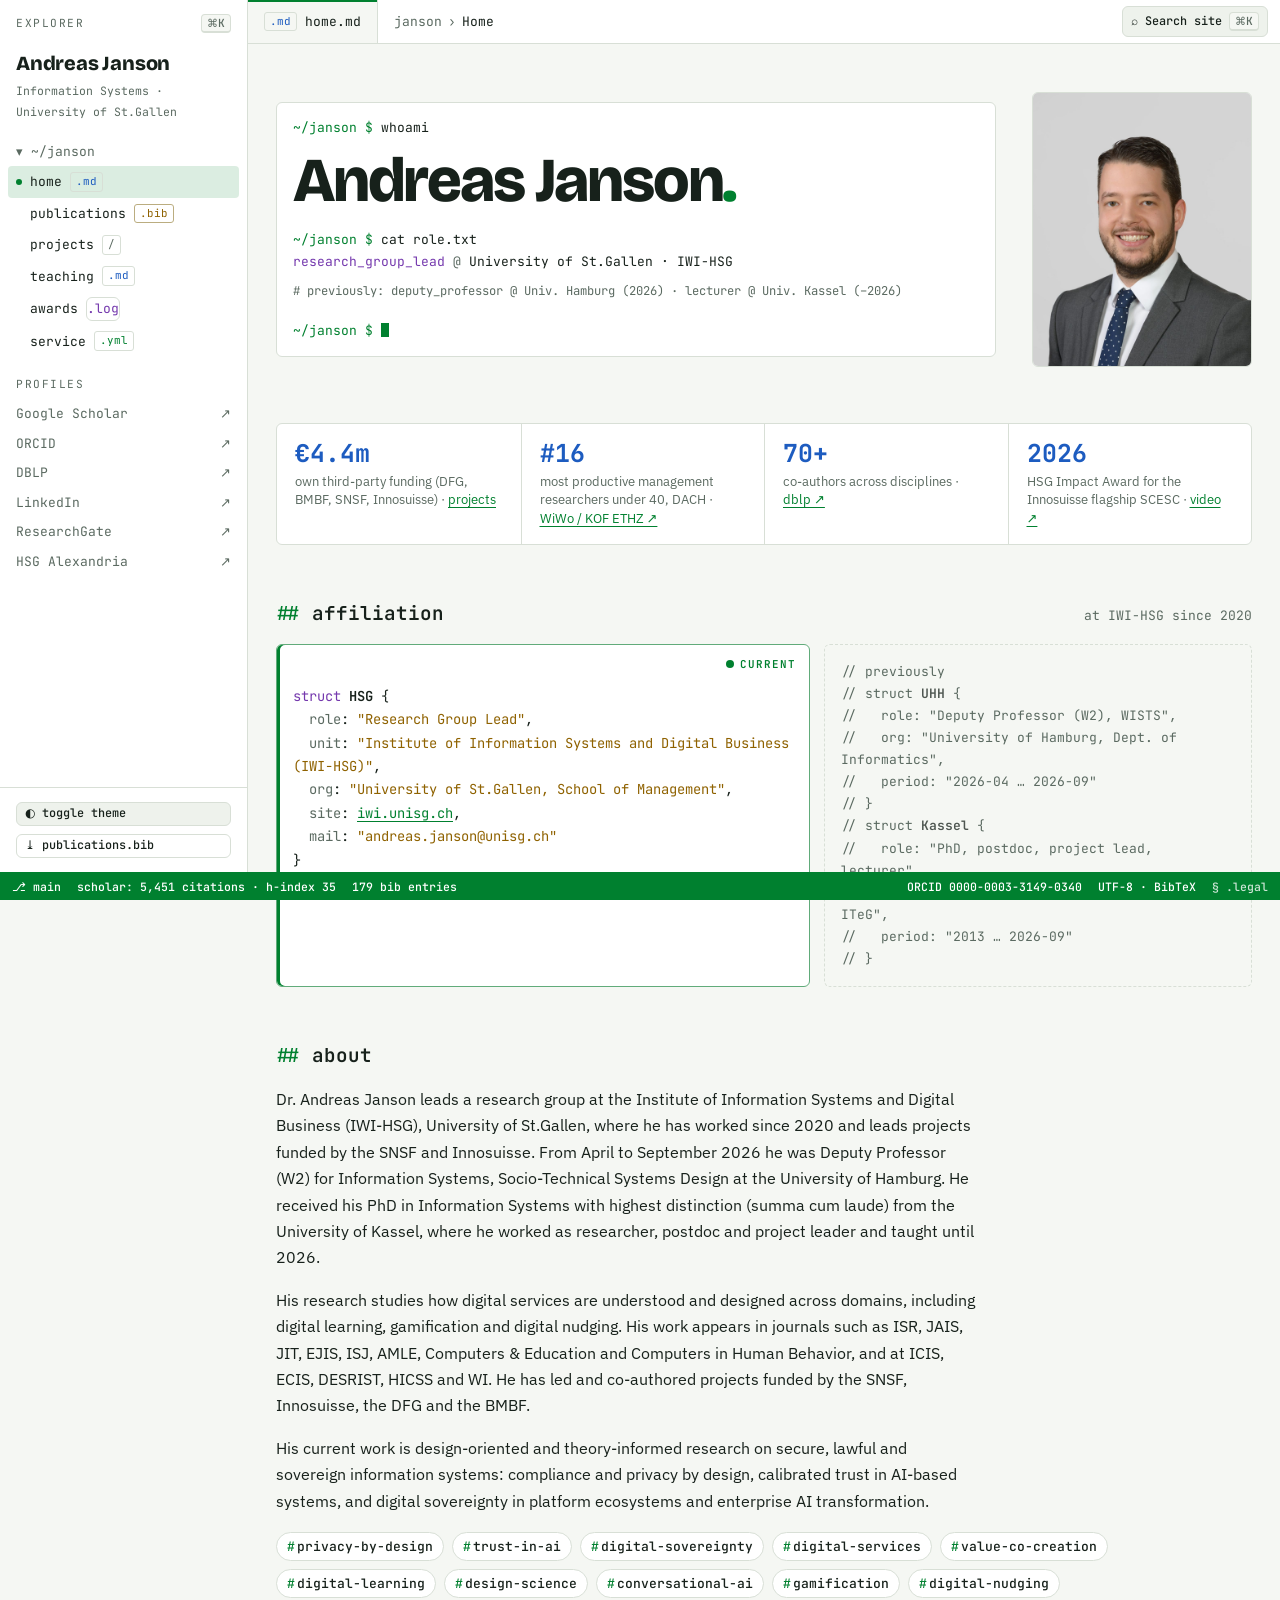
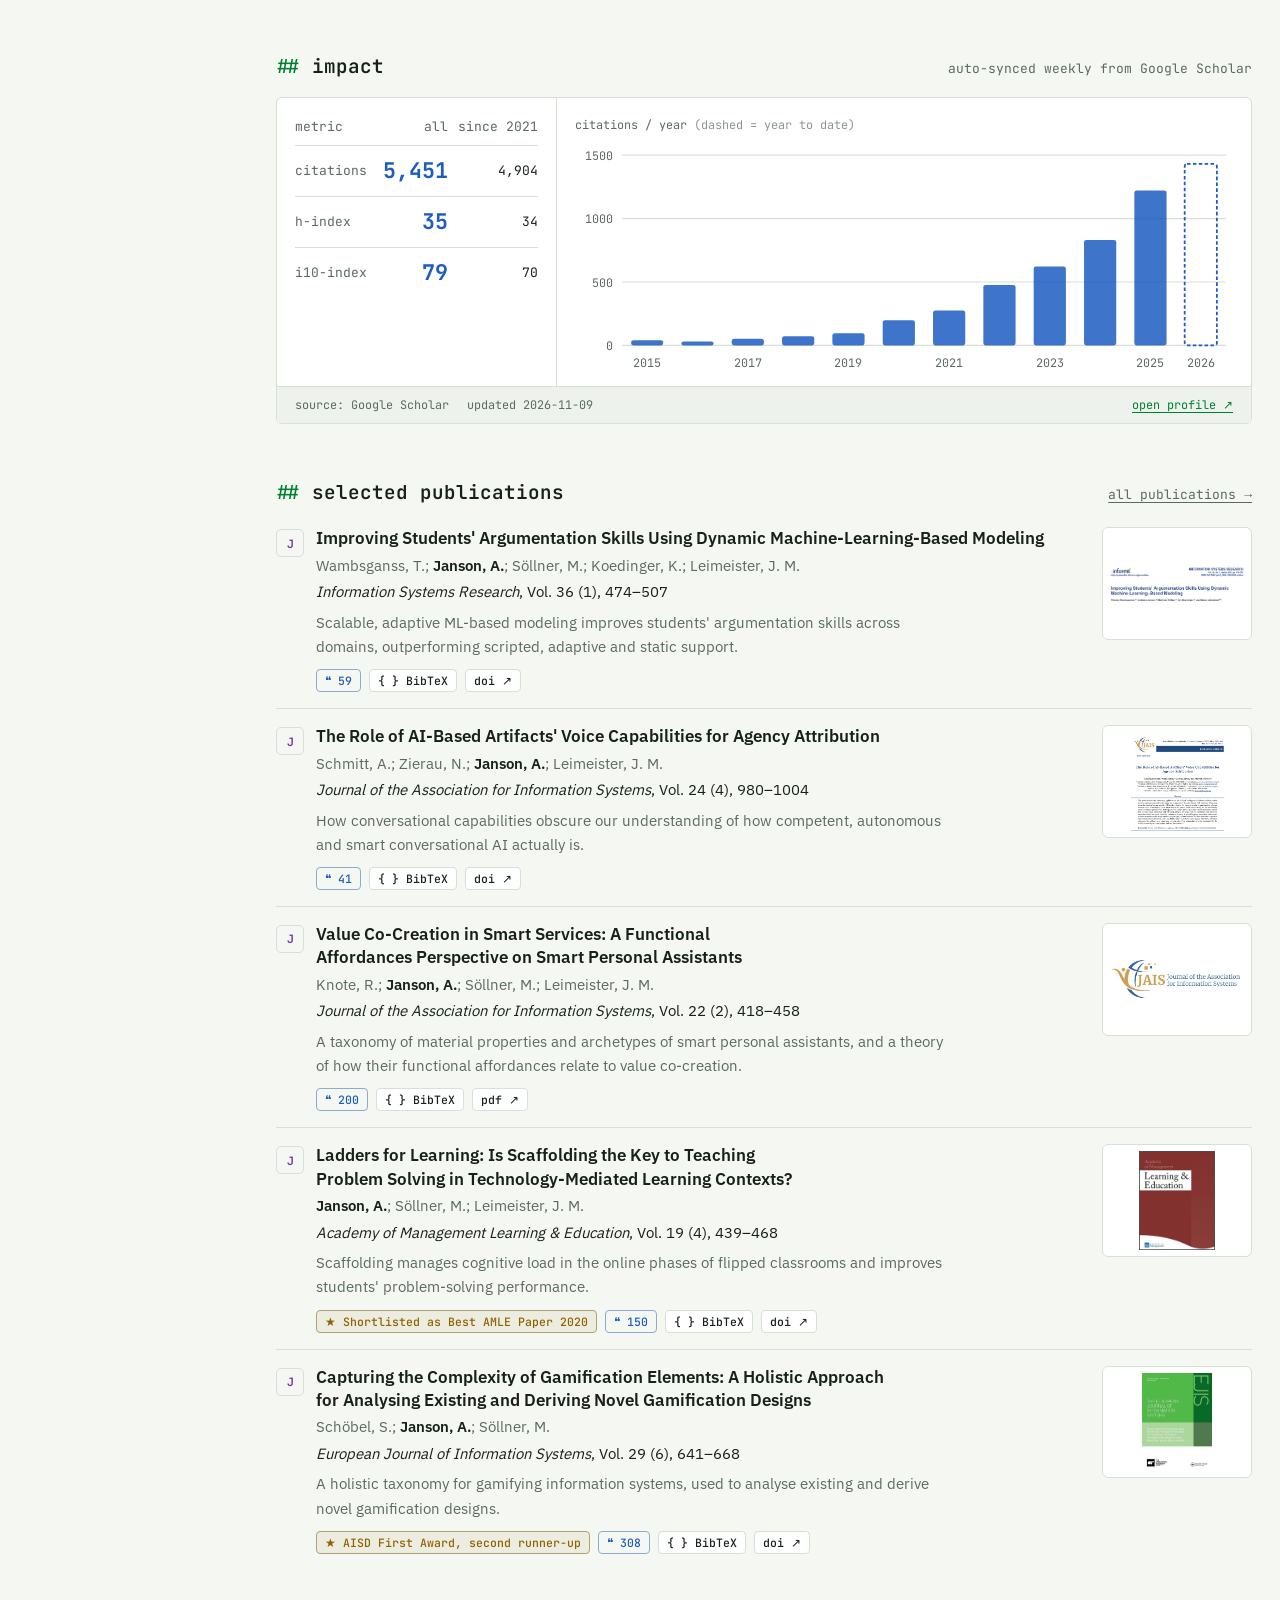
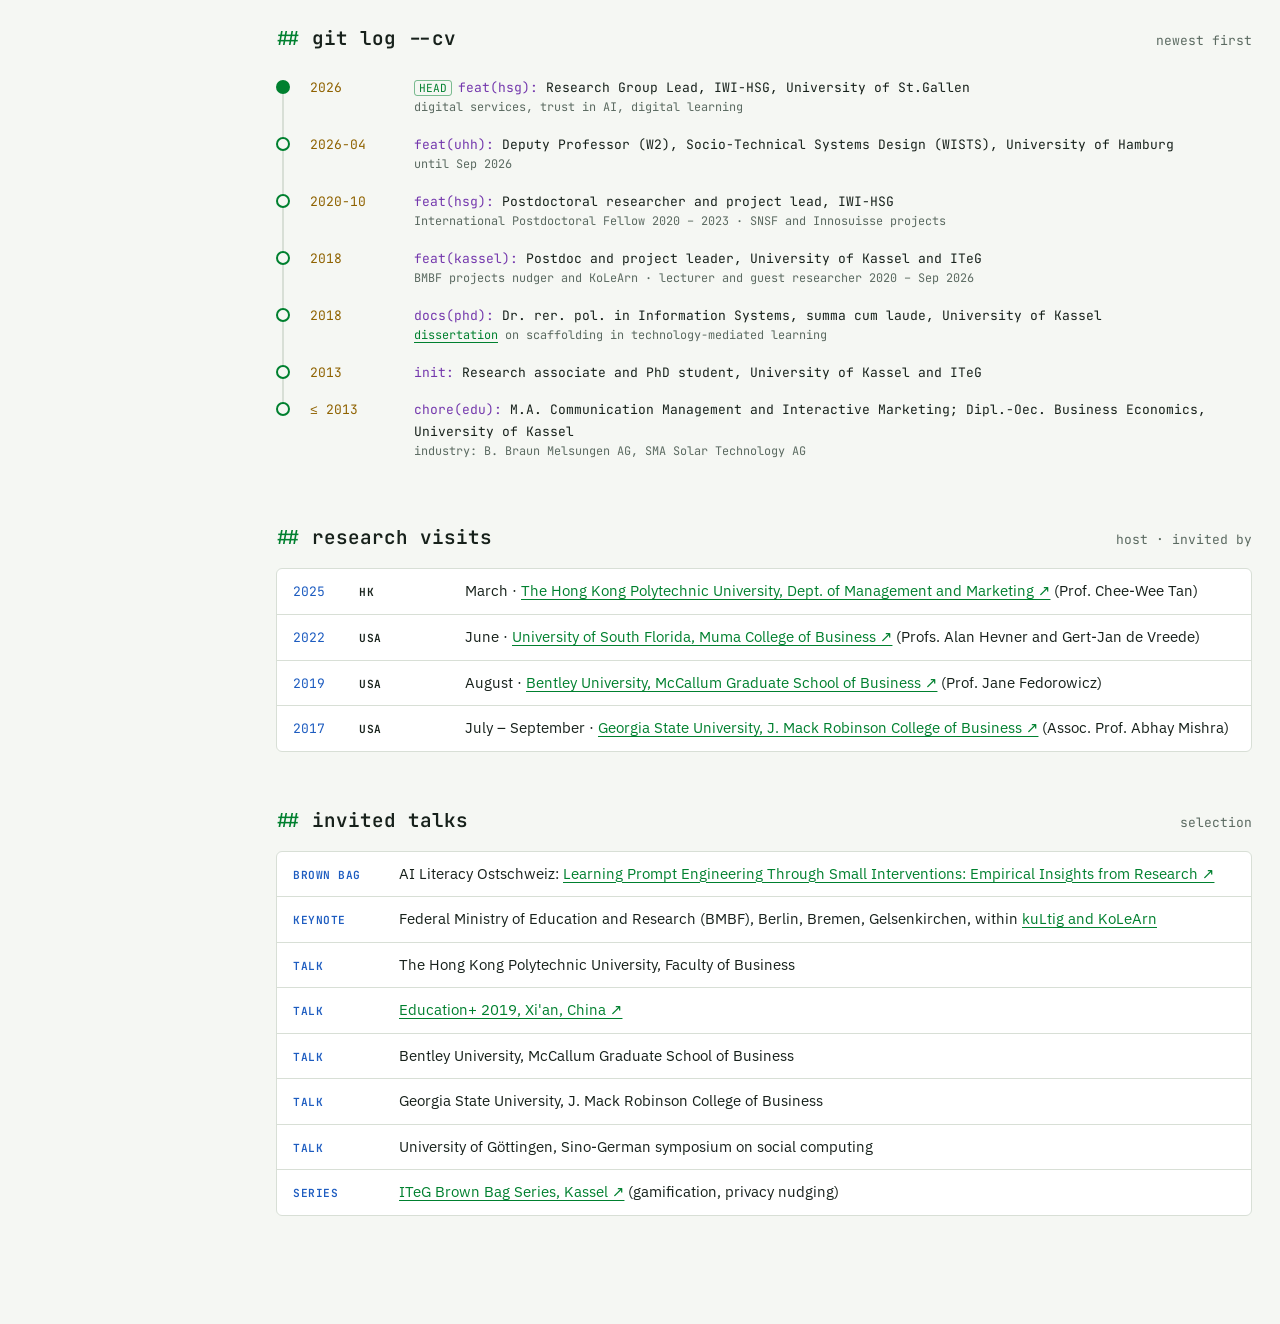
==== commit f78553e2: "Update funding figures: own share EUR 4.4m, total volume, EUR equivalents for CHF grants Co-Authored" ====
--- a/index.html
+++ b/index.html
@@ -43,7 +43,7 @@
 
   <!-- ===================== FACTS ===================== -->
   <section class="facts" aria-label="At a glance">
-    <div class="fact"><div class="v">€2.2m</div><div class="l">own third-party funding (SNSF, Innosuisse, DFG, BMBF) · <a href="projects.html">projects</a></div></div>
+    <div class="fact"><div class="v">€4.4m</div><div class="l">own third-party funding (DFG, BMBF, SNSF, Innosuisse) · <a href="projects.html">projects</a></div></div>
     <div class="fact"><div class="v">#16</div><div class="l">most productive management researchers under 40, DACH · <a href="https://forschungsmonitoring.org/ranking/bwl/young" target="_blank" rel="noopener">WiWo / KOF ETHZ ↗</a></div></div>
     <div class="fact"><div class="v">70+</div><div class="l">co-authors across disciplines · <a href="https://dblp.org/pid/144/1213.html#coauthors" target="_blank" rel="noopener">dblp ↗</a></div></div>
     <div class="fact"><div class="v">2026</div><div class="l">HSG Impact Award for the Innosuisse flagship SCESC · <a href="https://www.unisg.ch/de/videodetail/news/hsg-impact-award-2026-kreislaufwirtschaft-der-faehigkeiten-und-kompetenzen/" target="_blank" rel="noopener">video ↗</a></div></div>
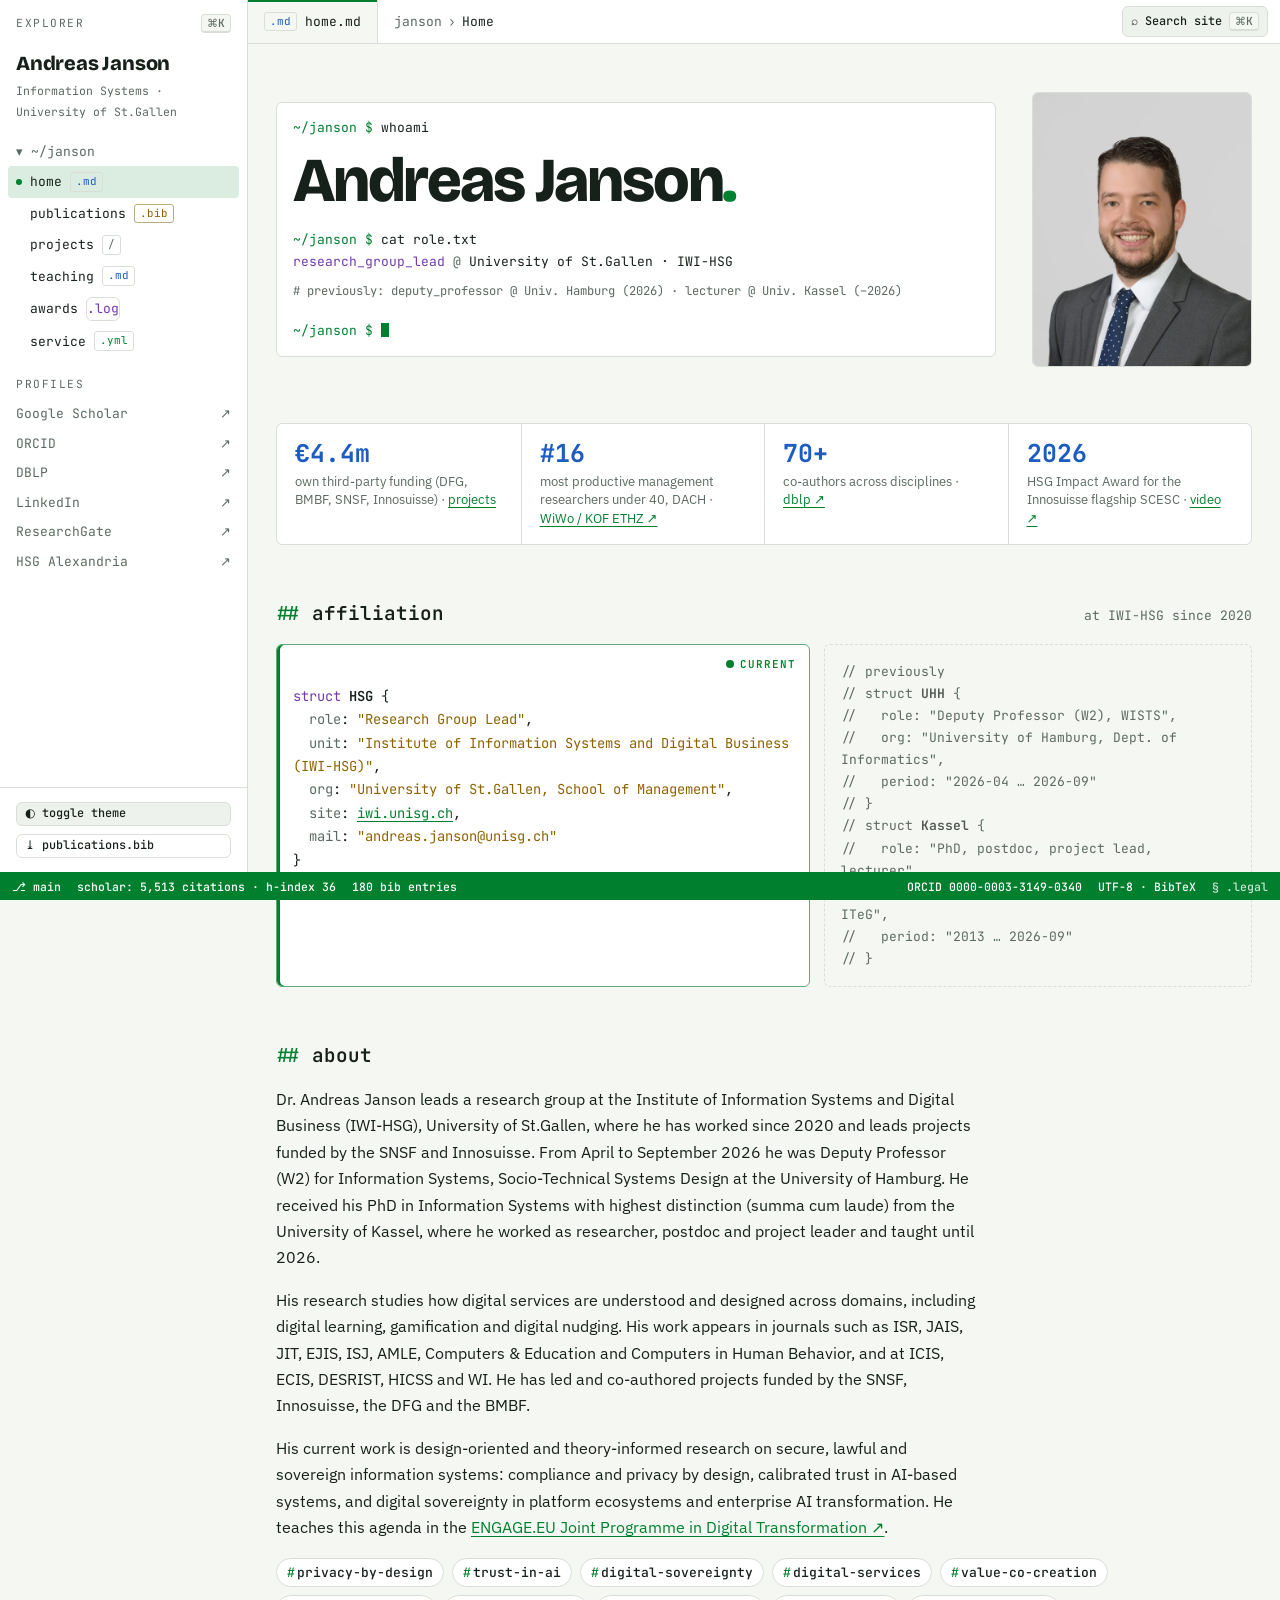
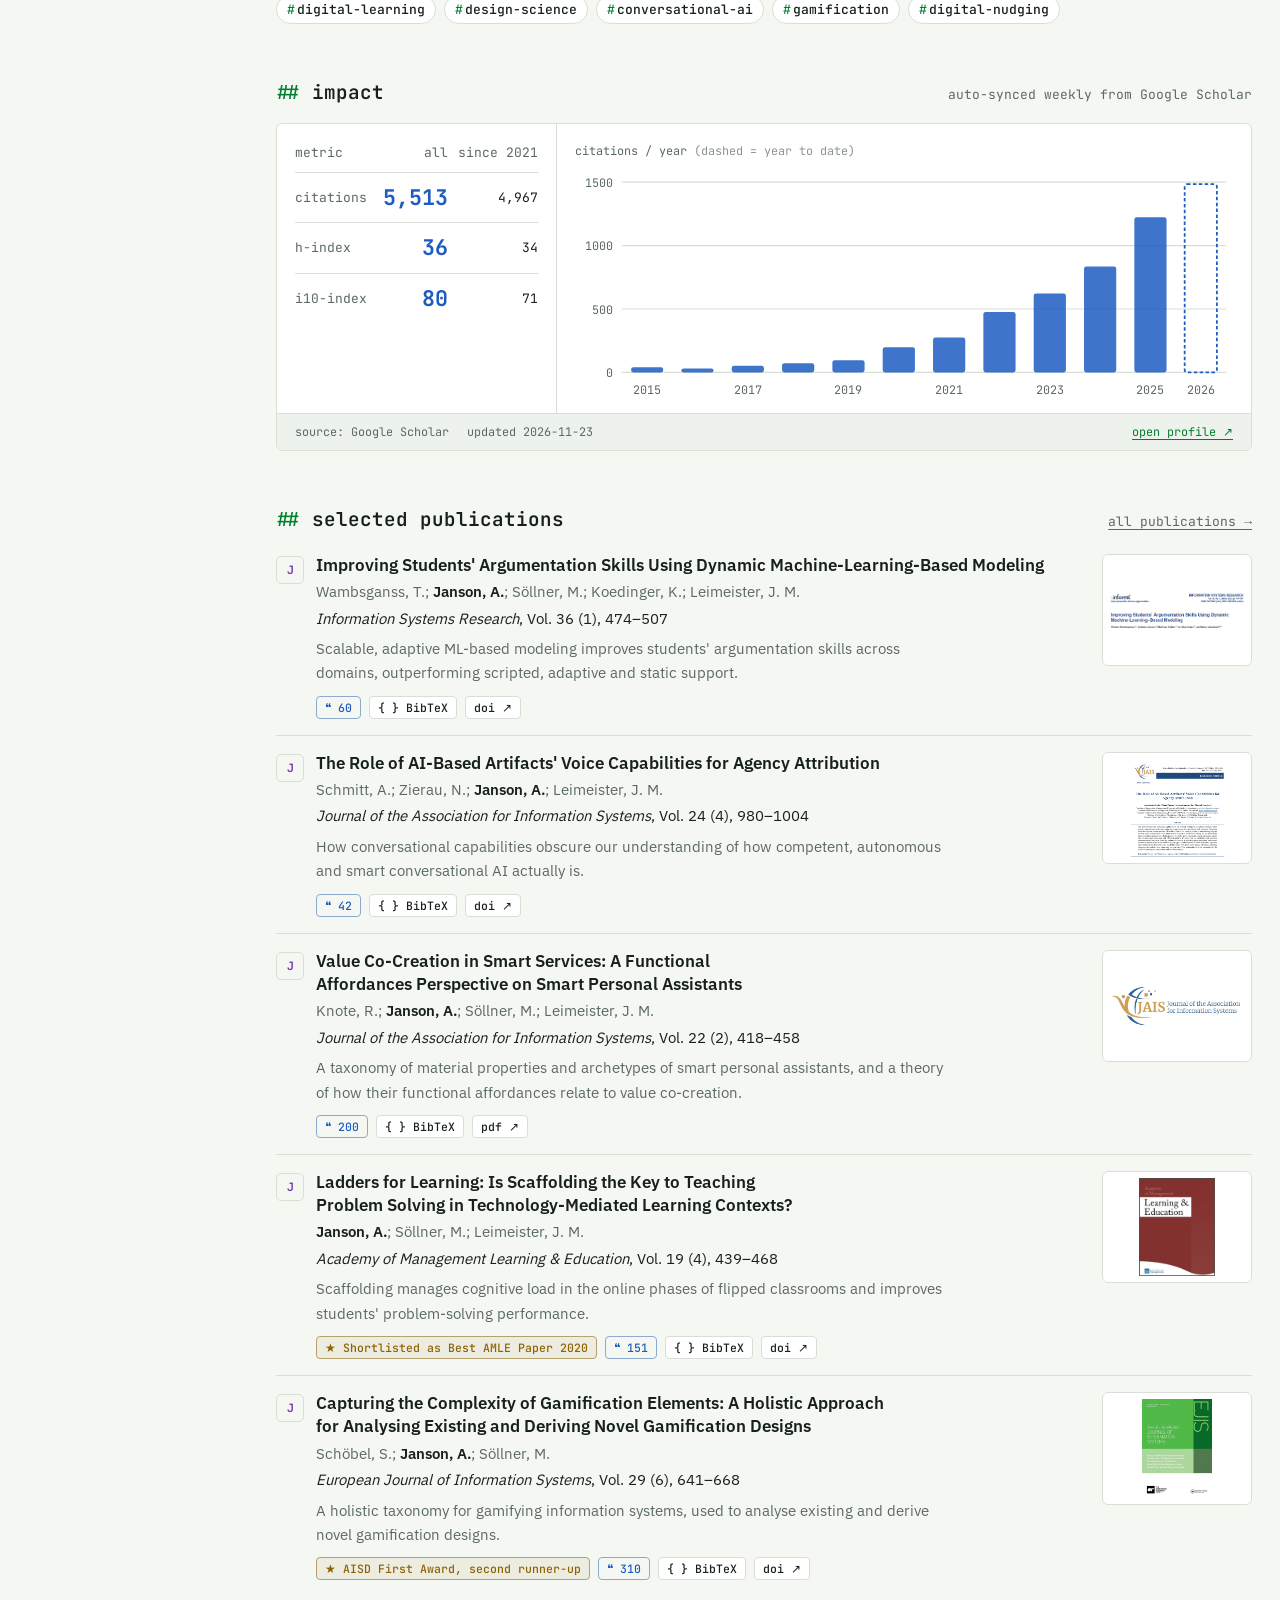
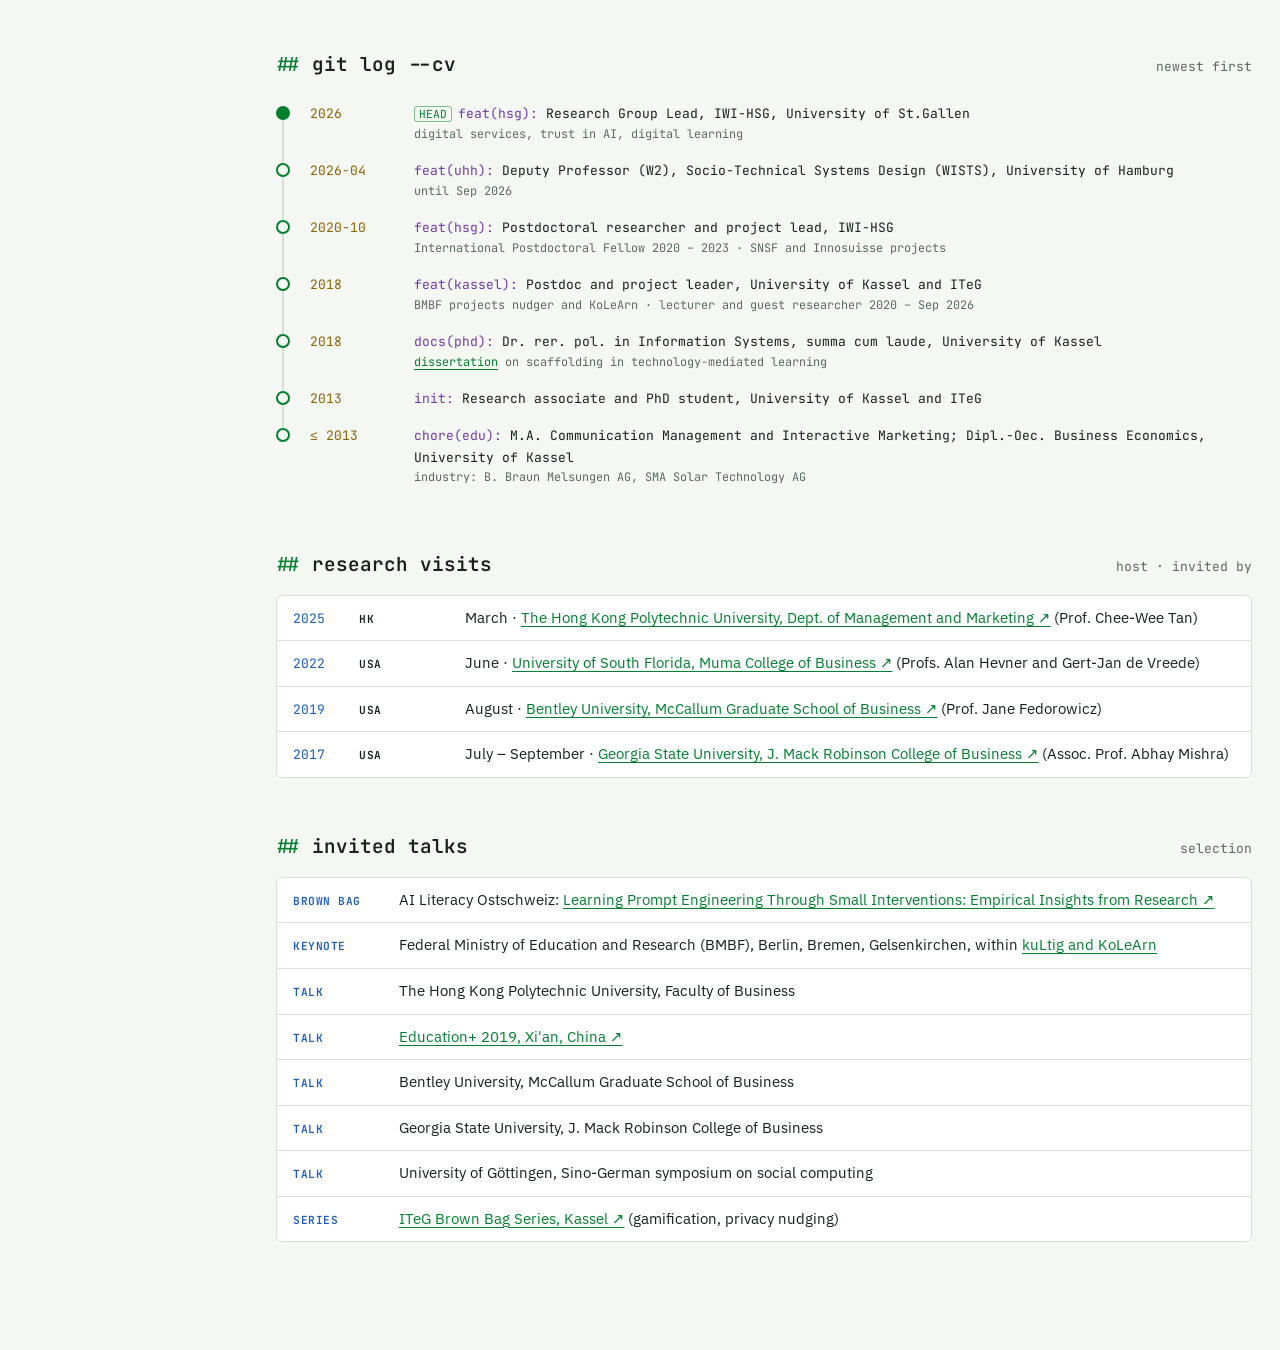
==== commit b0d9b2b2: "Add ENGAGE.EU course linkage to teaching and home Cloud and Enterprise AI Transformation is the St.G" ====
--- a/index.html
+++ b/index.html
@@ -85,7 +85,7 @@
     <div class="prose">
       <p>Dr. Andreas Janson leads a research group at the Institute of Information Systems and Digital Business (IWI-HSG), University of St.Gallen, where he has worked since 2020 and leads projects funded by the SNSF and Innosuisse. From April to September 2026 he was Deputy Professor (W2) for Information Systems, Socio-Technical Systems Design at the University of Hamburg. He received his PhD in Information Systems with highest distinction (summa cum laude) from the University of Kassel, where he worked as researcher, postdoc and project leader and taught until 2026.</p>
       <p>His research studies how digital services are understood and designed across domains, including digital learning, gamification and digital nudging. His work appears in journals such as ISR, JAIS, JIT, EJIS, ISJ, AMLE, Computers &amp; Education and Computers in Human Behavior, and at ICIS, ECIS, DESRIST, HICSS and WI. He has led and co-authored projects funded by the SNSF, Innosuisse, the DFG and the BMBF.</p>
-      <p>His current work is design-oriented and theory-informed research on secure, lawful and sovereign information systems: compliance and privacy by design, calibrated trust in AI-based systems, and digital sovereignty in platform ecosystems and enterprise AI transformation.</p>
+      <p>His current work is design-oriented and theory-informed research on secure, lawful and sovereign information systems: compliance and privacy by design, calibrated trust in AI-based systems, and digital sovereignty in platform ecosystems and enterprise AI transformation. He teaches this agenda in the <a href="https://www.engageuniversity.eu/engage-eu-joint-programme-in-digital-transformation/" target="_blank" rel="noopener">ENGAGE.EU Joint Programme in Digital Transformation ↗</a>.</p>
     </div>
     <div class="chips" style="margin-top:18px" aria-label="Research interests">
       <a class="chip" href="publications.html?tag=privacy-by-design" title="Show publications tagged #privacy-by-design">privacy-by-design</a>
